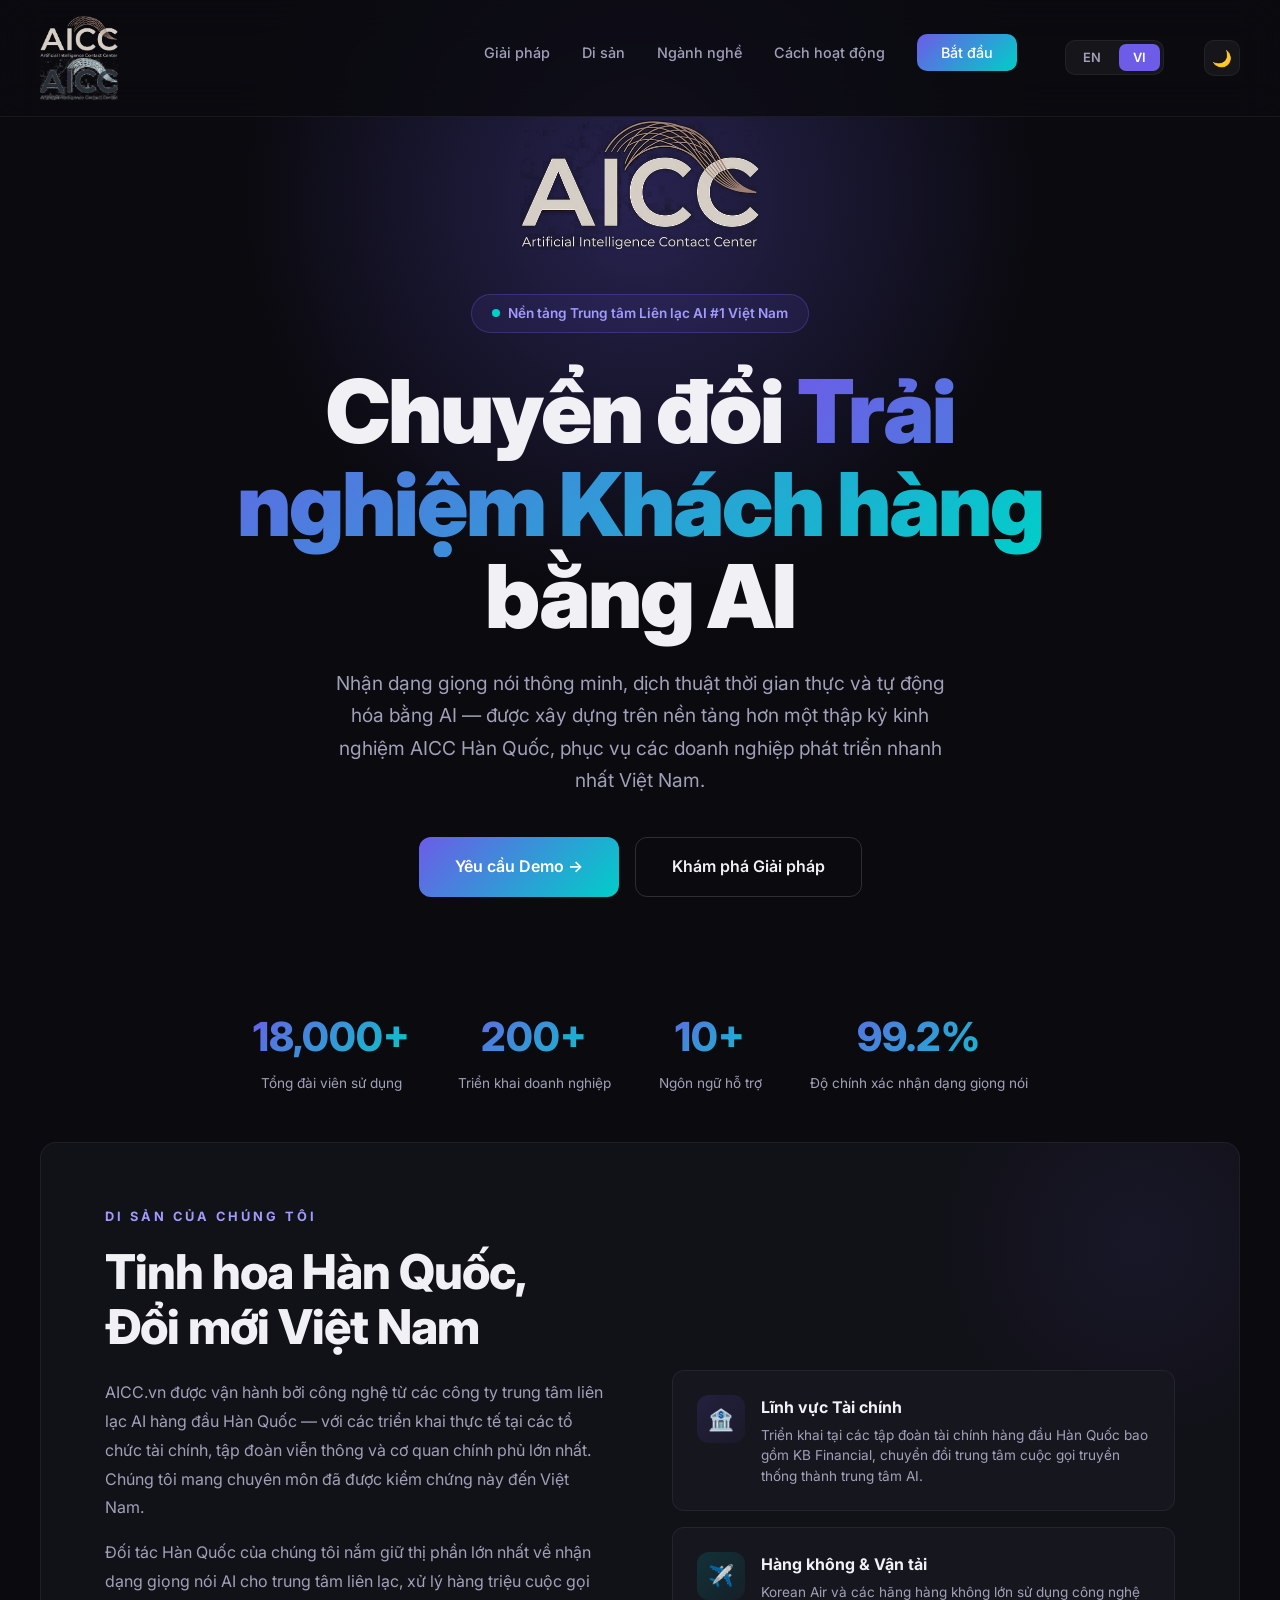
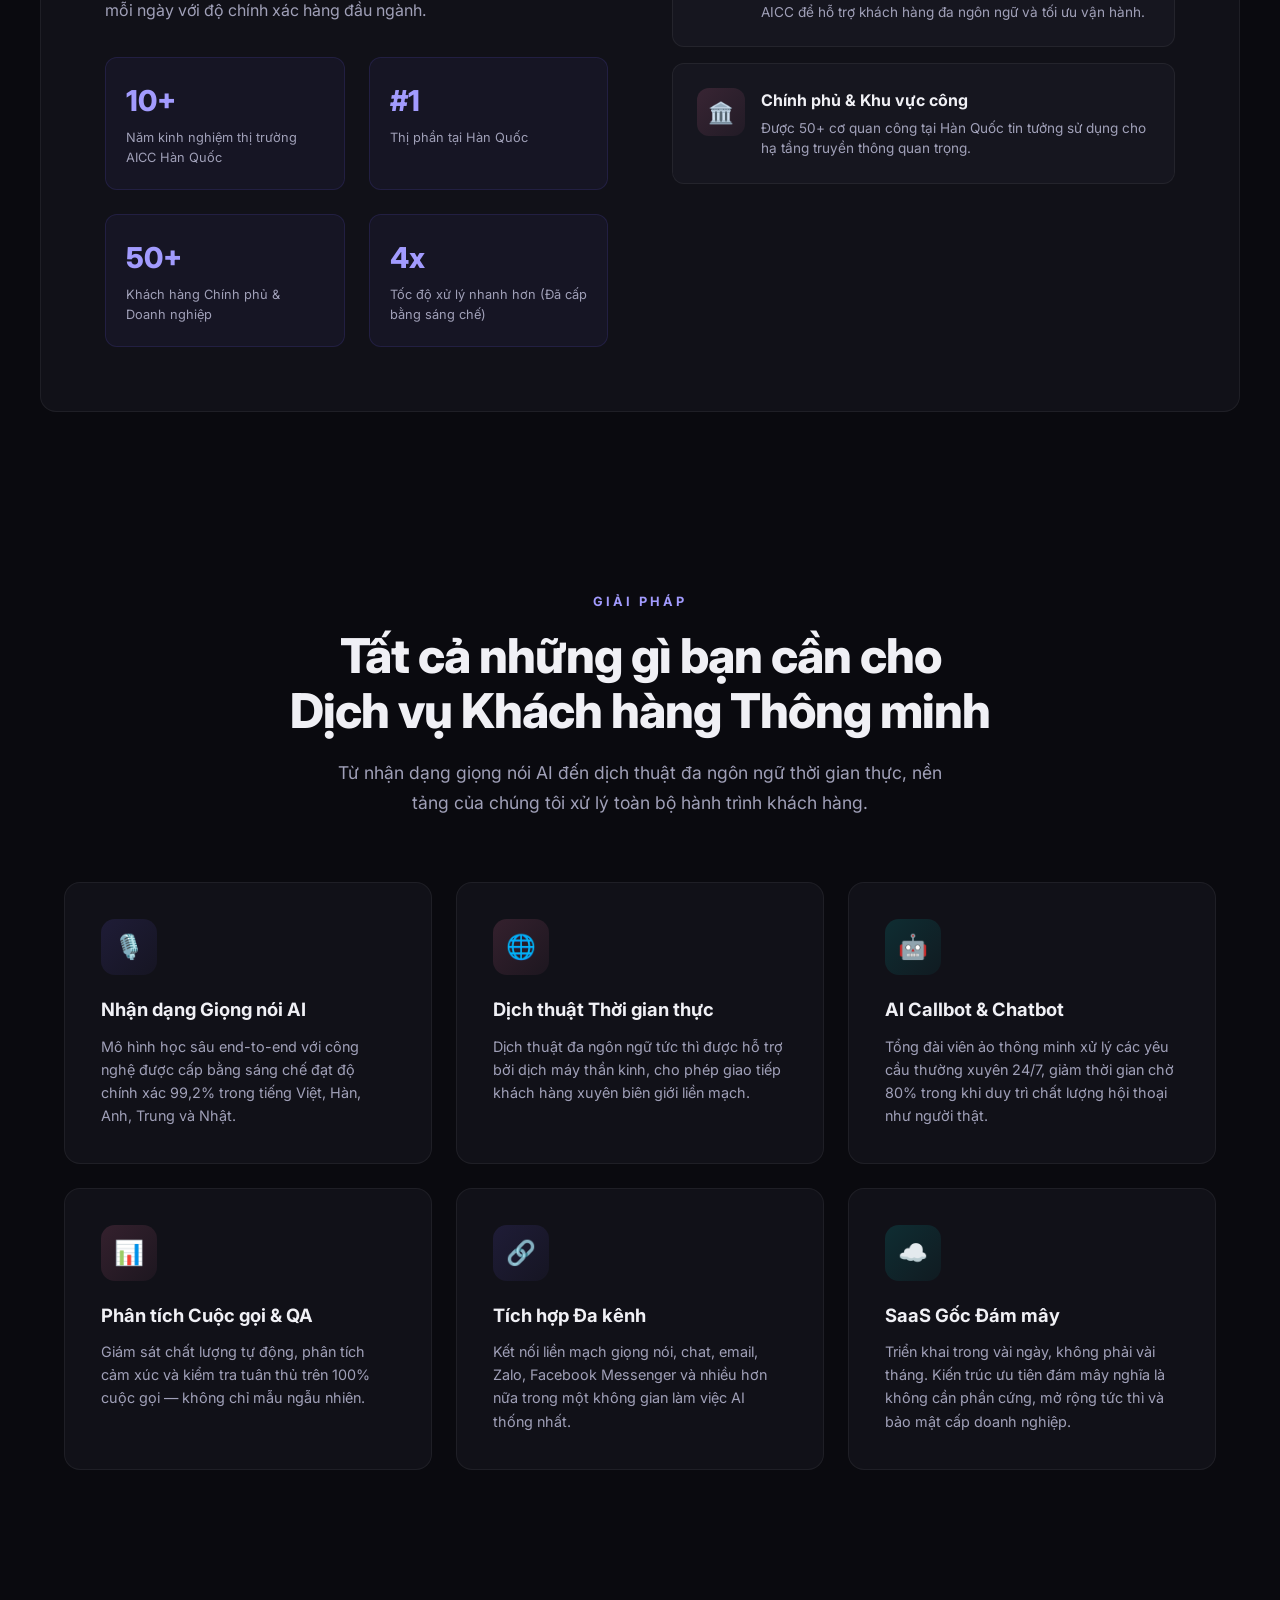
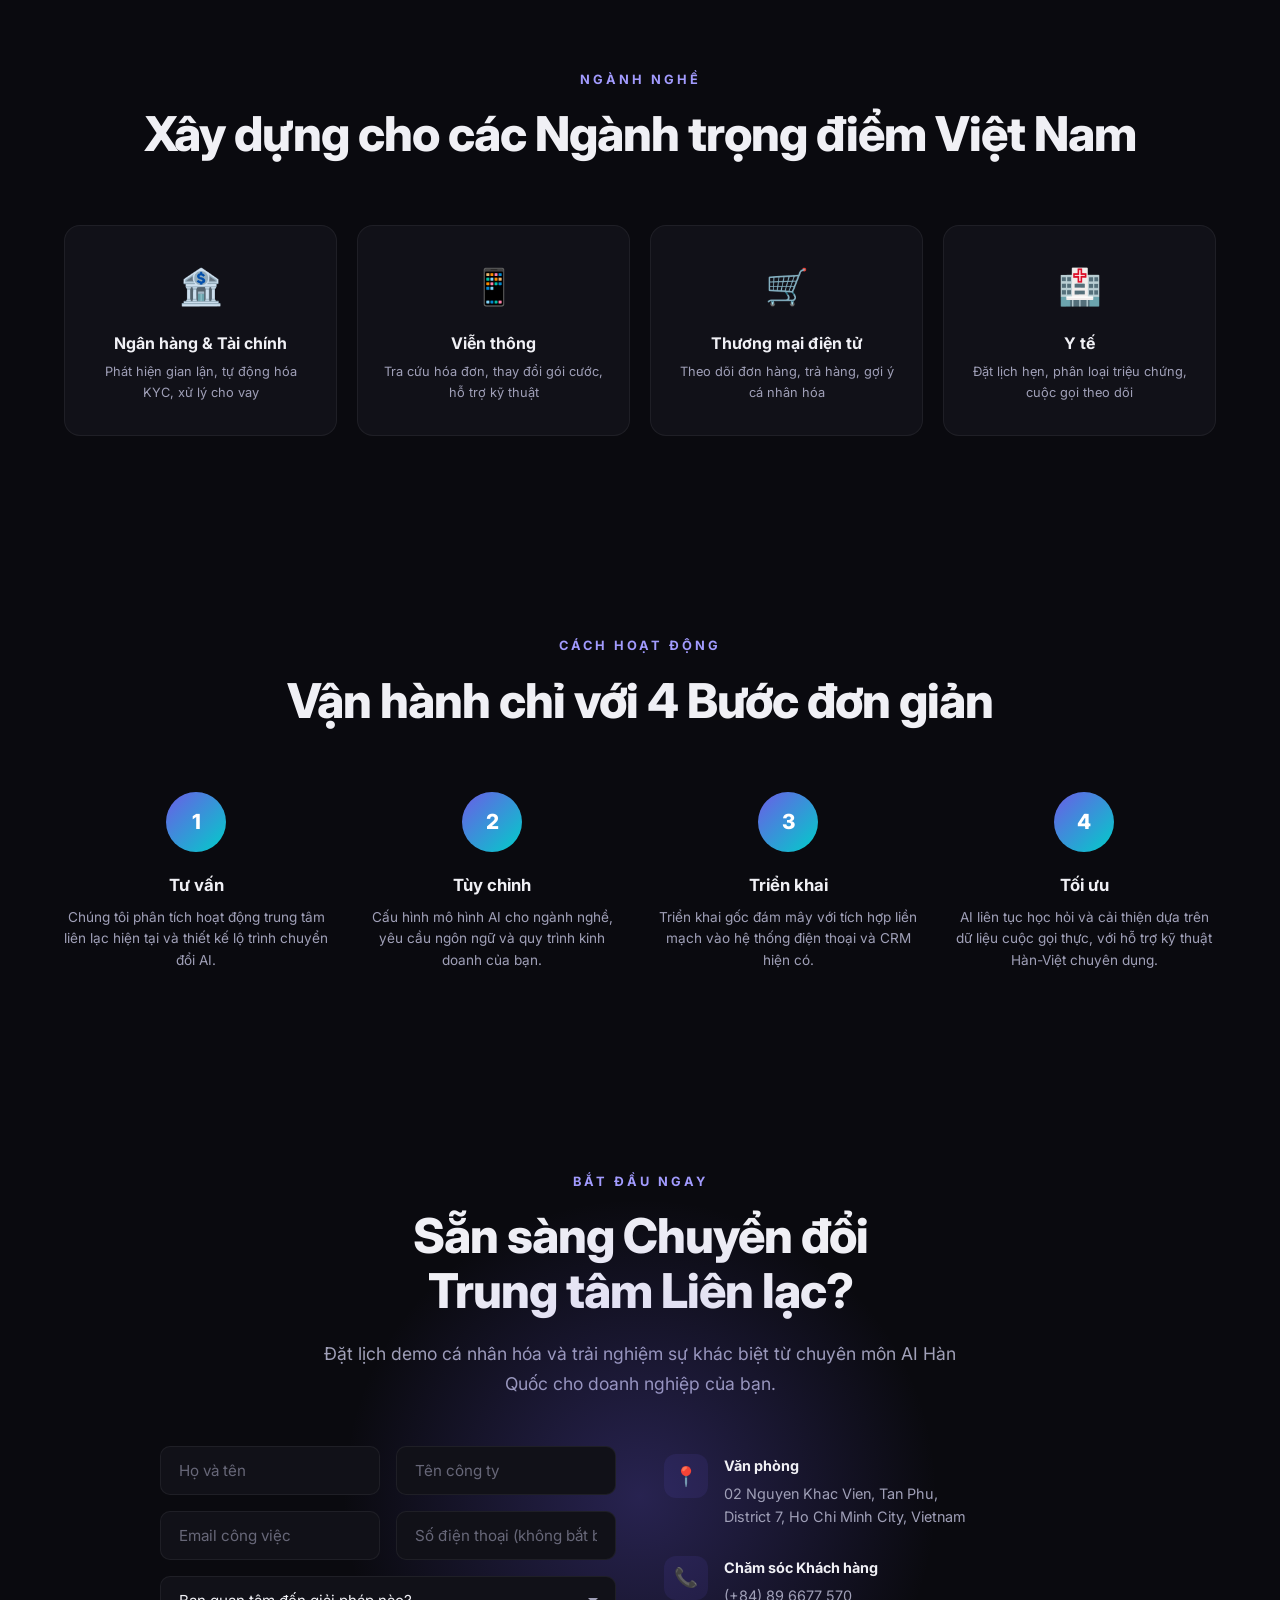
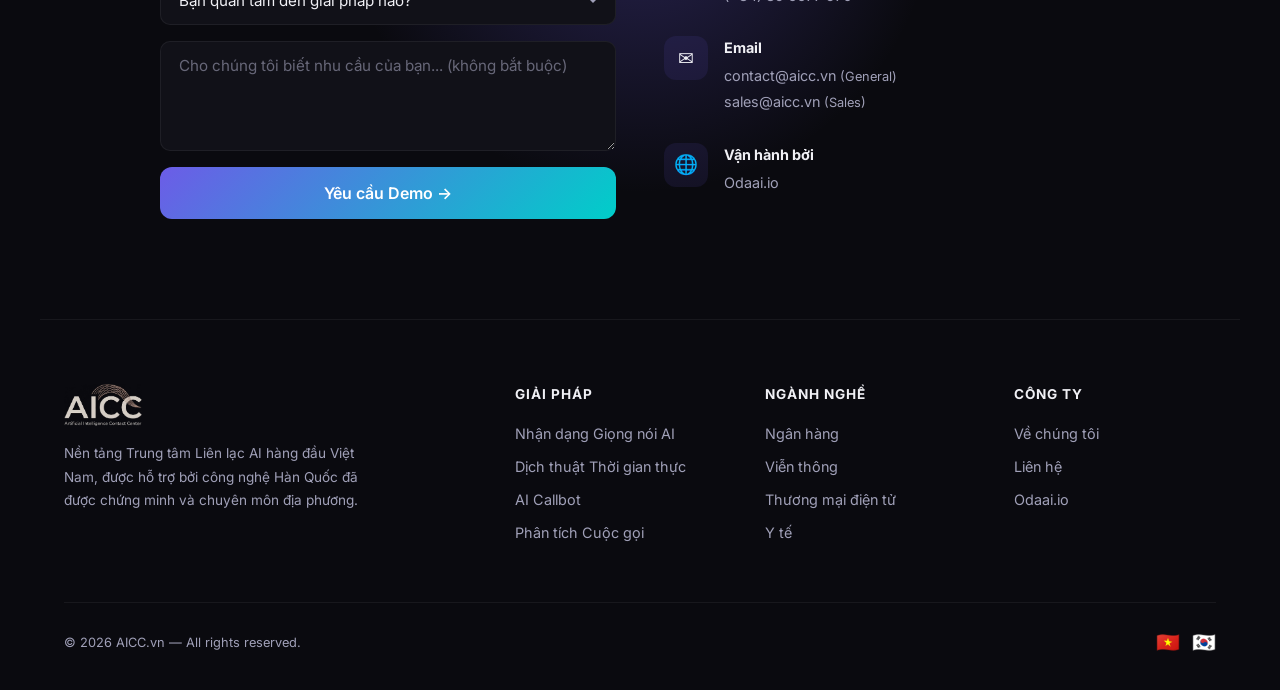
==== index.html @ d10b859c "Fix light mode logo: swap to logo-transparent.png (original colors, clean edges)" ====
<!DOCTYPE html>
<html lang="vi">
<head>
    <meta charset="UTF-8">
    <meta name="viewport" content="width=device-width, initial-scale=1.0">
    <title>AICC.vn — AI Contact Center Vietnam | Trung tâm liên lạc AI Việt Nam</title>
    <meta name="description" content="Vietnam's leading AI Contact Center platform. Powered by Korean technology with proven market experience. Nền tảng Trung tâm Liên lạc AI hàng đầu Việt Nam.">
    <link rel="preconnect" href="https://fonts.googleapis.com">
    <link rel="preconnect" href="https://fonts.gstatic.com" crossorigin>
    <link rel="preload" as="style" href="https://fonts.googleapis.com/css2?family=Inter:wght@300;400;500;600;700;800;900&display=swap" onload="this.rel='stylesheet'">
    <noscript><link href="https://fonts.googleapis.com/css2?family=Inter:wght@300;400;500;600;700;800;900&display=swap" rel="stylesheet"></noscript>
    <link rel="icon" type="image/svg+xml" href="favicon.svg">
    <link rel="canonical" href="https://aicc.vn/">
    <!-- Open Graph -->
    <meta property="og:type" content="website">
    <meta property="og:url" content="https://aicc.vn/">
    <meta property="og:title" content="AICC.vn — AI Contact Center Vietnam">
    <meta property="og:description" content="Nền tảng Trung tâm Liên lạc AI hàng đầu Việt Nam. Vietnam's leading AI Contact Center powered by Korean technology.">
    <meta property="og:image" content="https://aicc.vn/logo-transparent.png">
    <!-- Twitter Card -->
    <meta name="twitter:card" content="summary_large_image">
    <meta name="twitter:title" content="AICC.vn — AI Contact Center Vietnam">
    <meta name="twitter:description" content="Nền tảng Trung tâm Liên lạc AI hàng đầu Việt Nam. Vietnam's leading AI Contact Center powered by Korean technology.">
    <meta name="twitter:image" content="https://aicc.vn/logo-transparent.png">
    <link rel="stylesheet" href="style.css">
</head>
<body class="lang-vi">
<a href="#main-content" class="skip-link"><span class="en">Skip to main content</span><span class="vi">Chuyển đến nội dung chính</span></a>

<!-- Navigation -->
<nav aria-label="Main navigation">
    <div class="logo">
        <a href="/" class="logo-link">
            <img src="logo-white.png" class="logo-img logo-dark" alt="AICC.vn">
            <img src="logo-transparent.png" class="logo-img logo-light" alt="AICC.vn">
        </a>
    </div>
    <button class="hamburger" id="hamburger" onclick="toggleMenu()" aria-label="Toggle menu">
        <span></span><span></span><span></span>
    </button>
    <ul class="nav-links" id="navLinks">
        <li><a href="#features"><span class="en">Solutions</span><span class="vi">Giải pháp</span></a></li>
        <li><a href="#heritage"><span class="en">Our Heritage</span><span class="vi">Di sản</span></a></li>
        <li><a href="#industries"><span class="en">Industries</span><span class="vi">Ngành nghề</span></a></li>
        <li><a href="#how-it-works"><span class="en">How It Works</span><span class="vi">Cách hoạt động</span></a></li>
        <li><a href="#contact" class="nav-cta"><span class="en">Get Started</span><span class="vi">Bắt đầu</span></a></li>
        <li>
            <div class="lang-toggle">
                <button class="lang-btn" onclick="setLang('en')" aria-pressed="false">EN</button>
                <button class="lang-btn active" onclick="setLang('vi')" aria-pressed="true">VI</button>
            </div>
        </li>
        <li>
            <button class="theme-toggle" onclick="toggleTheme()" id="themeBtn" aria-label="Toggle light/dark mode">🌙</button>
        </li>
    </ul>
</nav>

<!-- Hero Section -->
<main id="main-content">
<section class="hero">
    <div class="hero-logo-wrap">
        <img src="logo-white.png" class="hero-logo-img logo-dark" alt="AICC - Artificial Intelligence Contact Center">
        <img src="logo-transparent.png" class="hero-logo-img logo-light" alt="AICC - Artificial Intelligence Contact Center">
    </div>
    <div class="hero-badge">
        <span class="dot"></span>
        <span class="en">Vietnam's #1 AI Contact Center Platform</span>
        <span class="vi">Nền tảng Trung tâm Liên lạc AI #1 Việt Nam</span>
    </div>
    <h1>
        <span class="en">Transform Your <span class="gradient-text">Customer Experience</span> with AI</span>
        <span class="vi">Chuyển đổi <span class="gradient-text">Trải nghiệm Khách hàng</span> bằng AI</span>
    </h1>
    <p>
        <span class="en">Intelligent voice recognition, real-time translation, and AI-powered automation — built on a decade of Korean AICC expertise, now serving Vietnam's fastest-growing enterprises.</span>
        <span class="vi">Nhận dạng giọng nói thông minh, dịch thuật thời gian thực và tự động hóa bằng AI — được xây dựng trên nền tảng hơn một thập kỷ kinh nghiệm AICC Hàn Quốc, phục vụ các doanh nghiệp phát triển nhanh nhất Việt Nam.</span>
    </p>
    <div class="hero-buttons">
        <a href="#contact" class="btn-primary">
            <span class="en">Request a Demo →</span>
            <span class="vi">Yêu cầu Demo →</span>
        </a>
        <a href="#features" class="btn-secondary">
            <span class="en">Explore Solutions</span>
            <span class="vi">Khám phá Giải pháp</span>
        </a>
    </div>
</section>

<!-- Stats Bar -->
<div class="stats-bar fade-in">
    <div class="stat-item">
        <div class="stat-number">18,000+</div>
        <div class="stat-label">
            <span class="en">Agents Powered</span>
            <span class="vi">Tổng đài viên sử dụng</span>
        </div>
    </div>
    <div class="stat-item">
        <div class="stat-number">200+</div>
        <div class="stat-label">
            <span class="en">Enterprise Deployments</span>
            <span class="vi">Triển khai doanh nghiệp</span>
        </div>
    </div>
    <div class="stat-item">
        <div class="stat-number">10+</div>
        <div class="stat-label">
            <span class="en">Languages Supported</span>
            <span class="vi">Ngôn ngữ hỗ trợ</span>
        </div>
    </div>
    <div class="stat-item">
        <div class="stat-number">99.2%</div>
        <div class="stat-label">
            <span class="en">Speech Recognition Accuracy</span>
            <span class="vi">Độ chính xác nhận dạng giọng nói</span>
        </div>
    </div>
</div>

<!-- Korean Heritage Section -->
<div class="korea-section fade-in" id="heritage">
    <div class="korea-content">
        <div class="section-label">
            <span class="en">Our Heritage</span>
            <span class="vi">Di sản của chúng tôi</span>
        </div>
        <h2 class="section-title">
            <span class="en">Korean Excellence,<br>Vietnamese Innovation</span>
            <span class="vi">Tinh hoa Hàn Quốc,<br>Đổi mới Việt Nam</span>
        </h2>
        <p>
            <span class="en">AICC.vn is powered by technology from Korea's leading AI contact center companies — with proven deployments across the nation's top financial institutions, telecom giants, and government agencies. We bring this battle-tested expertise to Vietnam.</span>
            <span class="vi">AICC.vn được vận hành bởi công nghệ từ các công ty trung tâm liên lạc AI hàng đầu Hàn Quốc — với các triển khai thực tế tại các tổ chức tài chính, tập đoàn viễn thông và cơ quan chính phủ lớn nhất. Chúng tôi mang chuyên môn đã được kiểm chứng này đến Việt Nam.</span>
        </p>
        <p>
            <span class="en">Our Korean partner holds the largest market share in AI speech recognition for contact centers, processing millions of calls daily with industry-leading accuracy.</span>
            <span class="vi">Đối tác Hàn Quốc của chúng tôi nắm giữ thị phần lớn nhất về nhận dạng giọng nói AI cho trung tâm liên lạc, xử lý hàng triệu cuộc gọi mỗi ngày với độ chính xác hàng đầu ngành.</span>
        </p>
        <div class="korea-stats">
            <div class="korea-stat">
                <div class="number">10+</div>
                <div class="label"><span class="en">Years in Korean AICC Market</span><span class="vi">Năm kinh nghiệm thị trường AICC Hàn Quốc</span></div>
            </div>
            <div class="korea-stat">
                <div class="number">#1</div>
                <div class="label"><span class="en">Market Share in Korea</span><span class="vi">Thị phần tại Hàn Quốc</span></div>
            </div>
            <div class="korea-stat">
                <div class="number">50+</div>
                <div class="label"><span class="en">Government & Enterprise Clients</span><span class="vi">Khách hàng Chính phủ & Doanh nghiệp</span></div>
            </div>
            <div class="korea-stat">
                <div class="number">4x</div>
                <div class="label"><span class="en">Faster Processing (Patented)</span><span class="vi">Tốc độ xử lý nhanh hơn (Đã cấp bằng sáng chế)</span></div>
            </div>
        </div>
    </div>
    <div class="korea-visual">
        <div class="korea-card">
            <div class="icon" style="background: linear-gradient(135deg, rgba(108,92,231,0.15), rgba(108,92,231,0.05));">🏦</div>
            <div>
                <h4><span class="en">Financial Sector</span><span class="vi">Lĩnh vực Tài chính</span></h4>
                <p><span class="en">Deployed across Korea's top financial groups including KB Financial, transforming traditional call centers into AI-powered hubs.</span><span class="vi">Triển khai tại các tập đoàn tài chính hàng đầu Hàn Quốc bao gồm KB Financial, chuyển đổi trung tâm cuộc gọi truyền thống thành trung tâm AI.</span></p>
            </div>
        </div>
        <div class="korea-card">
            <div class="icon" style="background: linear-gradient(135deg, rgba(0,206,201,0.15), rgba(0,206,201,0.05));">✈️</div>
            <div>
                <h4><span class="en">Aviation & Transport</span><span class="vi">Hàng không & Vận tải</span></h4>
                <p><span class="en">Korean Air and major carriers leverage AICC technology for multilingual customer support and operational efficiency.</span><span class="vi">Korean Air và các hãng hàng không lớn sử dụng công nghệ AICC để hỗ trợ khách hàng đa ngôn ngữ và tối ưu vận hành.</span></p>
            </div>
        </div>
        <div class="korea-card">
            <div class="icon" style="background: linear-gradient(135deg, rgba(253,121,168,0.15), rgba(253,121,168,0.05));">🏛️</div>
            <div>
                <h4><span class="en">Government & Public Sector</span><span class="vi">Chính phủ & Khu vực công</span></h4>
                <p><span class="en">Trusted by 50+ public institutions across Korea for mission-critical communication infrastructure.</span><span class="vi">Được 50+ cơ quan công tại Hàn Quốc tin tưởng sử dụng cho hạ tầng truyền thông quan trọng.</span></p>
            </div>
        </div>
    </div>
</div>

<!-- Features Section -->
<section id="features">
    <div class="features-header fade-in">
        <div class="section-label">
            <span class="en">Solutions</span>
            <span class="vi">Giải pháp</span>
        </div>
        <h2 class="section-title">
            <span class="en">Everything You Need for<br>Intelligent Customer Service</span>
            <span class="vi">Tất cả những gì bạn cần cho<br>Dịch vụ Khách hàng Thông minh</span>
        </h2>
        <p class="section-desc">
            <span class="en">From AI voice recognition to real-time multilingual translation, our platform handles the full customer journey.</span>
            <span class="vi">Từ nhận dạng giọng nói AI đến dịch thuật đa ngôn ngữ thời gian thực, nền tảng của chúng tôi xử lý toàn bộ hành trình khách hàng.</span>
        </p>
    </div>
    <div class="features-grid">
        <div class="feature-card fade-in">
            <div class="feature-icon" style="background: linear-gradient(135deg, rgba(108,92,231,0.15), rgba(108,92,231,0.05));">🎙️</div>
            <h3><span class="en">AI Speech Recognition</span><span class="vi">Nhận dạng Giọng nói AI</span></h3>
            <p><span class="en">End-to-end deep learning models with patented technology achieving 99.2% accuracy in Vietnamese, Korean, English, Chinese, and Japanese.</span><span class="vi">Mô hình học sâu end-to-end với công nghệ được cấp bằng sáng chế đạt độ chính xác 99,2% trong tiếng Việt, Hàn, Anh, Trung và Nhật.</span></p>
        </div>
        <div class="feature-card fade-in">
            <div class="feature-icon" style="background: linear-gradient(135deg, rgba(253,121,168,0.15), rgba(253,121,168,0.05));">🌐</div>
            <h3><span class="en">Real-Time Translation</span><span class="vi">Dịch thuật Thời gian thực</span></h3>
            <p><span class="en">Instant multilingual translation powered by neural machine translation, enabling seamless cross-border customer communication.</span><span class="vi">Dịch thuật đa ngôn ngữ tức thì được hỗ trợ bởi dịch máy thần kinh, cho phép giao tiếp khách hàng xuyên biên giới liền mạch.</span></p>
        </div>
        <div class="feature-card fade-in">
            <div class="feature-icon" style="background: linear-gradient(135deg, rgba(0,206,201,0.15), rgba(0,206,201,0.05));">🤖</div>
            <h3><span class="en">AI Callbot & Chatbot</span><span class="vi">AI Callbot & Chatbot</span></h3>
            <p><span class="en">Intelligent virtual agents that handle routine inquiries 24/7, reducing wait times by 80% while maintaining human-like conversation quality.</span><span class="vi">Tổng đài viên ảo thông minh xử lý các yêu cầu thường xuyên 24/7, giảm thời gian chờ 80% trong khi duy trì chất lượng hội thoại như người thật.</span></p>
        </div>
        <div class="feature-card fade-in">
            <div class="feature-icon" style="background: linear-gradient(135deg, rgba(253,121,168,0.15), rgba(253,121,168,0.05));">📊</div>
            <h3><span class="en">Call Analytics & QA</span><span class="vi">Phân tích Cuộc gọi & QA</span></h3>
            <p><span class="en">Automatic quality monitoring, sentiment analysis, and compliance checking across 100% of calls — not just random samples.</span><span class="vi">Giám sát chất lượng tự động, phân tích cảm xúc và kiểm tra tuân thủ trên 100% cuộc gọi — không chỉ mẫu ngẫu nhiên.</span></p>
        </div>
        <div class="feature-card fade-in">
            <div class="feature-icon" style="background: linear-gradient(135deg, rgba(108,92,231,0.15), rgba(108,92,231,0.05));">🔗</div>
            <h3><span class="en">Omnichannel Integration</span><span class="vi">Tích hợp Đa kênh</span></h3>
            <p><span class="en">Seamlessly connect voice, chat, email, Zalo, Facebook Messenger, and more in a unified AI-powered workspace.</span><span class="vi">Kết nối liền mạch giọng nói, chat, email, Zalo, Facebook Messenger và nhiều hơn nữa trong một không gian làm việc AI thống nhất.</span></p>
        </div>
        <div class="feature-card fade-in">
            <div class="feature-icon" style="background: linear-gradient(135deg, rgba(0,206,201,0.15), rgba(0,206,201,0.05));">☁️</div>
            <h3><span class="en">Cloud-Native SaaS</span><span class="vi">SaaS Gốc Đám mây</span></h3>
            <p><span class="en">Deploy in days, not months. Our cloud-first architecture means no hardware, instant scaling, and enterprise-grade security.</span><span class="vi">Triển khai trong vài ngày, không phải vài tháng. Kiến trúc ưu tiên đám mây nghĩa là không cần phần cứng, mở rộng tức thì và bảo mật cấp doanh nghiệp.</span></p>
        </div>
    </div>
</section>

<!-- Industries Section -->
<section id="industries">
    <div class="features-header fade-in">
        <div class="section-label">
            <span class="en">Industries</span>
            <span class="vi">Ngành nghề</span>
        </div>
        <h2 class="section-title">
            <span class="en">Built for Vietnam's Key Industries</span>
            <span class="vi">Xây dựng cho các Ngành trọng điểm Việt Nam</span>
        </h2>
    </div>
    <div class="industries-grid">
        <div class="industry-card fade-in">
            <div class="industry-icon">🏦</div>
            <h4><span class="en">Banking & Finance</span><span class="vi">Ngân hàng & Tài chính</span></h4>
            <p><span class="en">Fraud detection, KYC automation, loan processing</span><span class="vi">Phát hiện gian lận, tự động hóa KYC, xử lý cho vay</span></p>
        </div>
        <div class="industry-card fade-in">
            <div class="industry-icon">📱</div>
            <h4><span class="en">Telecom</span><span class="vi">Viễn thông</span></h4>
            <p><span class="en">Bill inquiries, plan changes, technical support</span><span class="vi">Tra cứu hóa đơn, thay đổi gói cước, hỗ trợ kỹ thuật</span></p>
        </div>
        <div class="industry-card fade-in">
            <div class="industry-icon">🛒</div>
            <h4><span class="en">E-Commerce</span><span class="vi">Thương mại điện tử</span></h4>
            <p><span class="en">Order tracking, returns, personalized recommendations</span><span class="vi">Theo dõi đơn hàng, trả hàng, gợi ý cá nhân hóa</span></p>
        </div>
        <div class="industry-card fade-in">
            <div class="industry-icon">🏥</div>
            <h4><span class="en">Healthcare</span><span class="vi">Y tế</span></h4>
            <p><span class="en">Appointment booking, symptom triage, follow-up calls</span><span class="vi">Đặt lịch hẹn, phân loại triệu chứng, cuộc gọi theo dõi</span></p>
        </div>
    </div>
</section>

<!-- How It Works -->
<section id="how-it-works">
    <div class="features-header fade-in">
        <div class="section-label">
            <span class="en">How It Works</span>
            <span class="vi">Cách hoạt động</span>
        </div>
        <h2 class="section-title">
            <span class="en">Go Live in 4 Simple Steps</span>
            <span class="vi">Vận hành chỉ với 4 Bước đơn giản</span>
        </h2>
    </div>
    <div class="steps">
        <div class="step fade-in">
            <div class="step-number">1</div>
            <h4><span class="en">Consult</span><span class="vi">Tư vấn</span></h4>
            <p><span class="en">We analyze your current contact center operations and design an AI transformation roadmap.</span><span class="vi">Chúng tôi phân tích hoạt động trung tâm liên lạc hiện tại và thiết kế lộ trình chuyển đổi AI.</span></p>
        </div>
        <div class="step fade-in">
            <div class="step-number">2</div>
            <h4><span class="en">Customize</span><span class="vi">Tùy chỉnh</span></h4>
            <p><span class="en">Configure AI models for your industry, language requirements, and business workflows.</span><span class="vi">Cấu hình mô hình AI cho ngành nghề, yêu cầu ngôn ngữ và quy trình kinh doanh của bạn.</span></p>
        </div>
        <div class="step fade-in">
            <div class="step-number">3</div>
            <h4><span class="en">Deploy</span><span class="vi">Triển khai</span></h4>
            <p><span class="en">Cloud-native deployment with seamless integration into your existing telephony and CRM systems.</span><span class="vi">Triển khai gốc đám mây với tích hợp liền mạch vào hệ thống điện thoại và CRM hiện có.</span></p>
        </div>
        <div class="step fade-in">
            <div class="step-number">4</div>
            <h4><span class="en">Optimize</span><span class="vi">Tối ưu</span></h4>
            <p><span class="en">Continuous AI learning and improvement based on real call data, with dedicated Korean-Vietnamese tech support.</span><span class="vi">AI liên tục học hỏi và cải thiện dựa trên dữ liệu cuộc gọi thực, với hỗ trợ kỹ thuật Hàn-Việt chuyên dụng.</span></p>
        </div>
    </div>
</section>

<!-- Contact Section -->
<section class="cta-section" id="contact">
    <div class="section-label">
        <span class="en">Get Started</span>
        <span class="vi">Bắt đầu ngay</span>
    </div>
    <h2 class="section-title">
        <span class="en">Ready to Transform Your<br>Contact Center?</span>
        <span class="vi">Sẵn sàng Chuyển đổi<br>Trung tâm Liên lạc?</span>
    </h2>
    <p class="section-desc" style="margin: 0 auto 48px;">
        <span class="en">Book a personalized demo and see the difference Korean AI expertise makes for your business.</span>
        <span class="vi">Đặt lịch demo cá nhân hóa và trải nghiệm sự khác biệt từ chuyên môn AI Hàn Quốc cho doanh nghiệp của bạn.</span>
    </p>

    <div class="contact-wrapper fade-in">
        <!-- Contact Form -->
        <div>
            <form class="contact-form" id="contactForm">
                <div class="form-row">
                    <div>
                        <label class="sr-only" for="field-name"><span class="en">Full Name</span><span class="vi">Họ và tên</span></label>
                        <input type="text" id="field-name" name="name" required>
                    </div>
                    <div>
                        <label class="sr-only" for="field-company"><span class="en">Company Name</span><span class="vi">Tên công ty</span></label>
                        <input type="text" id="field-company" name="company" required>
                    </div>
                </div>
                <div class="form-row">
                    <div>
                        <label class="sr-only" for="field-email"><span class="en">Work Email</span><span class="vi">Email công việc</span></label>
                        <input type="email" id="field-email" name="email" required>
                    </div>
                    <div>
                        <label class="sr-only" for="field-phone"><span class="en">Phone Number</span><span class="vi">Số điện thoại</span></label>
                        <input type="tel" id="field-phone" name="phone">
                    </div>
                </div>
                <label class="sr-only" for="field-interest"><span class="en">Area of Interest</span><span class="vi">Lĩnh vực quan tâm</span></label>
                <select id="field-interest" name="interest" required>
                    <option value="" disabled selected>Select / Chọn...</option>
                </select>
                <label class="sr-only" for="field-message"><span class="en">Message</span><span class="vi">Tin nhắn</span></label>
                <textarea id="field-message" name="message" rows="4"></textarea>
                <button type="submit" class="btn-primary">
                    <span class="en">Request a Demo →</span>
                    <span class="vi">Yêu cầu Demo →</span>
                </button>
            </form>
            <div class="form-success" id="formSuccess">
                <div class="check">&#10003;</div>
                <h3><span class="en">Almost there!</span><span class="vi">Gần xong rồi!</span></h3>
                <p><span class="en">Your email client has opened with your details pre-filled. Please send the email to complete your demo request.</span><span class="vi">Ứng dụng email của bạn đã mở với thông tin được điền sẵn. Vui lòng gửi email để hoàn tất yêu cầu demo.</span></p>
            </div>
        </div>

        <!-- Contact Info Side -->
        <div class="contact-info-side">
            <div class="contact-info-item">
                <div class="ci-icon">&#128205;</div>
                <div>
                    <h4><span class="en">Office</span><span class="vi">Văn phòng</span></h4>
                    <p>02 Nguyen Khac Vien, Tan Phu,<br>District 7, Ho Chi Minh City, Vietnam</p>
                </div>
            </div>
            <div class="contact-info-item">
                <div class="ci-icon">&#128222;</div>
                <div>
                    <h4><span class="en">Customer Service</span><span class="vi">Chăm sóc Khách hàng</span></h4>
                    <a href="tel:+84896677570">(+84) 89 6677 570</a>
                </div>
            </div>
            <div class="contact-info-item">
                <div class="ci-icon">&#9993;</div>
                <div>
                    <h4>Email</h4>
                    <a href="mailto:contact@aicc.vn">contact@aicc.vn</a> <span style="color:var(--text-secondary);font-size:0.8rem;">(General)</span><br>
                    <a href="mailto:sales@aicc.vn">sales@aicc.vn</a> <span style="color:var(--text-secondary);font-size:0.8rem;">(Sales)</span>
                </div>
            </div>
            <div class="contact-info-item">
                <div class="ci-icon">&#127760;</div>
                <div>
                    <h4><span class="en">Powered by</span><span class="vi">Vận hành bởi</span></h4>
                    <a href="https://odaai.io" target="_blank" rel="noopener">Odaai.io</a>
                </div>
            </div>
        </div>
    </div>
</section>

</main>
<!-- Footer -->
<footer>
    <div class="footer-top">
        <div class="footer-brand">
            <div class="logo">
                <img src="logo-white.png" class="logo-img" alt="AICC.vn">
            </div>
            <p>
                <span class="en">Vietnam's leading AI Contact Center platform, powered by proven Korean technology and local expertise.</span>
                <span class="vi">Nền tảng Trung tâm Liên lạc AI hàng đầu Việt Nam, được hỗ trợ bởi công nghệ Hàn Quốc đã được chứng minh và chuyên môn địa phương.</span>
            </p>
        </div>
        <div class="footer-col">
            <h4><span class="en">Solutions</span><span class="vi">Giải pháp</span></h4>
            <a href="#features"><span class="en">AI Speech Recognition</span><span class="vi">Nhận dạng Giọng nói AI</span></a>
            <a href="#features"><span class="en">Real-Time Translation</span><span class="vi">Dịch thuật Thời gian thực</span></a>
            <a href="#features"><span class="en">AI Callbot</span><span class="vi">AI Callbot</span></a>
            <a href="#features"><span class="en">Call Analytics</span><span class="vi">Phân tích Cuộc gọi</span></a>
        </div>
        <div class="footer-col">
            <h4><span class="en">Industries</span><span class="vi">Ngành nghề</span></h4>
            <a href="#industries"><span class="en">Banking</span><span class="vi">Ngân hàng</span></a>
            <a href="#industries"><span class="en">Telecom</span><span class="vi">Viễn thông</span></a>
            <a href="#industries"><span class="en">E-Commerce</span><span class="vi">Thương mại điện tử</span></a>
            <a href="#industries"><span class="en">Healthcare</span><span class="vi">Y tế</span></a>
        </div>
        <div class="footer-col">
            <h4><span class="en">Company</span><span class="vi">Công ty</span></h4>
            <a href="#heritage"><span class="en">About Us</span><span class="vi">Về chúng tôi</span></a>
            <a href="#contact"><span class="en">Contact</span><span class="vi">Liên hệ</span></a>
            <a href="https://odaai.io" target="_blank" rel="noopener">Odaai.io</a>
        </div>
    </div>
    <div class="footer-bottom">
        <div>
            <span>&copy; <span id="copyrightYear"></span> AICC.vn — All rights reserved.</span>
        </div>
        <div class="footer-flags">
            <span title="Vietnam">&#127483;&#127475;</span>
            <span title="Korea">&#127472;&#127479;</span>
        </div>
    </div>
</footer>

<script src="main.js" defer></script>

</body>
</html>
---- style.css ----
*, *::before, *::after { margin: 0; padding: 0; box-sizing: border-box; }

:root {
    --bg-primary: #0a0a0f;
    --bg-secondary: #111118;
    --bg-card: #16161f;
    --text-primary: #f0f0f5;
    --text-secondary: #a0a0b8;
    --accent: #6c5ce7;
    --accent-light: #a29bfe;
    --accent-glow: rgba(108, 92, 231, 0.3);
    --gradient-1: linear-gradient(135deg, #6c5ce7 0%, #00cec9 100%);
    --gradient-2: linear-gradient(135deg, #fd79a8 0%, #6c5ce7 100%);
    --gradient-3: linear-gradient(135deg, #00cec9 0%, #0984e3 100%);
    --border: rgba(255,255,255,0.06);
    --radius: 16px;
}

/* ─── Light Mode ─── */
body.light {
    --bg-primary: #ffffff;
    --bg-secondary: #f8f8fc;
    --bg-card: #f0f0f8;
    --text-primary: #1a1a2e;
    --text-secondary: #5c5c7a;
    --accent-light: #5048c8;
    --accent-glow: rgba(108, 92, 231, 0.12);
    --border: rgba(26, 26, 46, 0.1);
}
body.light nav { background: rgba(255,255,255,0.88); }
body.light .lang-toggle { background: rgba(0,0,0,0.04); }
body.light .btn-secondary { border-color: rgba(0,0,0,0.15); }
body.light .btn-secondary:hover { border-color: rgba(0,0,0,0.25); background: rgba(0,0,0,0.04); }
.logo-light { display: none; }
body.light .logo-dark { display: none; }
body.light .logo-light { display: inline; }

/* ─── Theme Toggle Button ─── */
.theme-toggle {
    width: 36px;
    height: 36px;
    border: 1px solid var(--border);
    border-radius: 10px;
    background: rgba(255,255,255,0.05);
    color: var(--text-secondary);
    font-size: 1rem;
    cursor: pointer;
    display: flex;
    align-items: center;
    justify-content: center;
    transition: all 0.3s;
    margin-left: 8px;
    flex-shrink: 0;
}
.theme-toggle:hover {
    color: var(--text-primary);
    border-color: var(--accent);
    background: rgba(108,92,231,0.08);
}
body.light .theme-toggle { background: rgba(0,0,0,0.04); }

html { scroll-behavior: smooth; }

body {
    font-family: 'Inter', -apple-system, BlinkMacSystemFont, sans-serif;
    background: var(--bg-primary);
    color: var(--text-primary);
    line-height: 1.6;
    overflow-x: hidden;
}

/* ─── Language Toggle ─── */
.lang-toggle {
    display: flex;
    gap: 4px;
    background: rgba(255,255,255,0.05);
    border: 1px solid var(--border);
    border-radius: 10px;
    padding: 3px;
    margin-left: 16px;
}
.lang-btn {
    padding: 6px 14px;
    border: none;
    background: transparent;
    color: var(--text-secondary);
    font-family: inherit;
    font-size: 0.8rem;
    font-weight: 600;
    border-radius: 7px;
    cursor: pointer;
    transition: all 0.3s;
}
.lang-btn.active {
    background: var(--accent);
    color: #fff;
}

/* ─── Navigation ─── */
nav {
    position: fixed;
    top: 0;
    left: 0;
    right: 0;
    z-index: 999;
    padding: 16px 40px;
    display: flex;
    align-items: center;
    justify-content: space-between;
    background: rgba(10, 10, 15, 0.8);
    backdrop-filter: blur(20px);
    border-bottom: 1px solid var(--border);
}
.logo {
    display: flex;
    align-items: center;
    line-height: 1;
}
.logo-link {
    display: block;
    line-height: 0;
}
.logo-img {
    display: block;
    height: 42px;
    width: auto;
}
/* ─── Hero Logo ─── */
.hero-logo-wrap {
    margin-bottom: 36px;
    position: relative;
    z-index: 1;
}
.hero-logo-img {
    height: 130px;
    width: auto;
}
.nav-links {
    display: flex;
    gap: 32px;
    list-style: none;
}
.nav-links a {
    color: var(--text-secondary);
    text-decoration: none;
    font-size: 0.9rem;
    font-weight: 500;
    transition: color 0.3s;
}
.nav-links a:hover { color: var(--text-primary); }
.nav-cta {
    padding: 10px 24px;
    background: var(--gradient-1);
    color: #fff !important;
    border-radius: 10px;
    font-weight: 600;
    text-decoration: none;
    transition: opacity 0.3s;
}
.nav-cta:hover { opacity: 0.9; }

/* ─── Hero ─── */
.hero {
    min-height: 100vh;
    display: flex;
    flex-direction: column;
    align-items: center;
    justify-content: center;
    text-align: center;
    padding: 120px 24px 80px;
    position: relative;
    overflow: hidden;
}
.hero::before {
    content: '';
    position: absolute;
    top: -200px;
    left: 50%;
    transform: translateX(-50%);
    width: 800px;
    height: 800px;
    background: radial-gradient(circle, var(--accent-glow) 0%, transparent 70%);
    pointer-events: none;
}
.hero-badge {
    display: inline-flex;
    align-items: center;
    gap: 8px;
    padding: 8px 20px;
    background: rgba(108, 92, 231, 0.1);
    border: 1px solid rgba(108, 92, 231, 0.3);
    border-radius: 100px;
    font-size: 0.85rem;
    font-weight: 600;
    color: var(--accent-light);
    margin-bottom: 32px;
    position: relative;
    z-index: 1;
}
.hero-badge .dot {
    width: 8px;
    height: 8px;
    background: #00cec9;
    border-radius: 50%;
    animation: pulse 2s infinite;
}
@keyframes pulse {
    0%, 100% { opacity: 1; }
    50% { opacity: 0.4; }
}
.hero h1 {
    font-size: clamp(2.8rem, 7vw, 5.5rem);
    font-weight: 900;
    line-height: 1.05;
    letter-spacing: -2px;
    margin-bottom: 24px;
    max-width: 900px;
    position: relative;
    z-index: 1;
}
.hero h1 .gradient-text {
    background: var(--gradient-1);
    -webkit-background-clip: text;
    -webkit-text-fill-color: transparent;
    background-clip: text;
}
.hero p {
    font-size: 1.2rem;
    color: var(--text-secondary);
    max-width: 640px;
    margin-bottom: 40px;
    position: relative;
    z-index: 1;
    line-height: 1.7;
}
.hero-buttons {
    display: flex;
    gap: 16px;
    position: relative;
    z-index: 1;
    flex-wrap: wrap;
    justify-content: center;
}
.btn-primary {
    padding: 16px 36px;
    background: var(--gradient-1);
    color: #fff;
    border: none;
    border-radius: 12px;
    font-family: inherit;
    font-size: 1rem;
    font-weight: 600;
    cursor: pointer;
    transition: all 0.3s;
    text-decoration: none;
    display: inline-flex;
    align-items: center;
    gap: 8px;
}
.btn-primary:hover { transform: translateY(-2px); box-shadow: 0 8px 30px var(--accent-glow); }
.btn-secondary {
    padding: 16px 36px;
    background: transparent;
    color: var(--text-primary);
    border: 1px solid rgba(255,255,255,0.15);
    border-radius: 12px;
    font-family: inherit;
    font-size: 1rem;
    font-weight: 600;
    cursor: pointer;
    transition: all 0.3s;
    text-decoration: none;
    display: inline-flex;
    align-items: center;
    gap: 8px;
}
.btn-secondary:hover { border-color: rgba(255,255,255,0.3); background: rgba(255,255,255,0.05); }

/* ─── Floating Stats Bar ─── */
.stats-bar {
    display: flex;
    justify-content: center;
    gap: 48px;
    padding: 48px 24px;
    margin-top: -20px;
    position: relative;
    z-index: 2;
    flex-wrap: wrap;
}
.stat-item {
    text-align: center;
}
.stat-number {
    font-size: 2.5rem;
    font-weight: 800;
    background: var(--gradient-1);
    -webkit-background-clip: text;
    -webkit-text-fill-color: transparent;
    background-clip: text;
}
.stat-label {
    font-size: 0.85rem;
    color: var(--text-secondary);
    margin-top: 4px;
}

/* ─── Sections ─── */
section {
    padding: 100px 24px;
    max-width: 1200px;
    margin: 0 auto;
}
.section-label {
    font-size: 0.8rem;
    font-weight: 700;
    text-transform: uppercase;
    letter-spacing: 3px;
    color: var(--accent-light);
    margin-bottom: 16px;
}
.section-title {
    font-size: clamp(2rem, 4vw, 3rem);
    font-weight: 800;
    letter-spacing: -1px;
    line-height: 1.15;
    margin-bottom: 20px;
}
.section-desc {
    font-size: 1.1rem;
    color: var(--text-secondary);
    max-width: 640px;
    line-height: 1.7;
}

/* ─── Korea Heritage ─── */
.korea-section {
    background: var(--bg-secondary);
    border-radius: var(--radius);
    padding: 64px;
    margin: 0 auto 80px;
    max-width: 1200px;
    display: grid;
    grid-template-columns: 1fr 1fr;
    gap: 64px;
    align-items: center;
    border: 1px solid var(--border);
    position: relative;
    overflow: hidden;
}
.korea-section::after {
    content: '';
    position: absolute;
    top: -100px;
    right: -100px;
    width: 400px;
    height: 400px;
    background: radial-gradient(circle, rgba(108,92,231,0.08) 0%, transparent 70%);
    pointer-events: none;
}
.korea-content { position: relative; z-index: 1; }
.korea-content .section-title { margin-bottom: 24px; }
.korea-content p { color: var(--text-secondary); line-height: 1.8; margin-bottom: 16px; }
.korea-stats {
    display: grid;
    grid-template-columns: 1fr 1fr;
    gap: 24px;
    margin-top: 32px;
}
.korea-stat {
    background: rgba(108, 92, 231, 0.06);
    border: 1px solid rgba(108, 92, 231, 0.15);
    border-radius: 12px;
    padding: 20px;
}
.korea-stat .number {
    font-size: 1.8rem;
    font-weight: 800;
    color: var(--accent-light);
}
.korea-stat .label {
    font-size: 0.8rem;
    color: var(--text-secondary);
    margin-top: 4px;
}
.korea-visual {
    position: relative;
    z-index: 1;
    display: flex;
    flex-direction: column;
    gap: 16px;
}
.korea-card {
    background: var(--bg-card);
    border: 1px solid var(--border);
    border-radius: 12px;
    padding: 24px;
    display: flex;
    align-items: flex-start;
    gap: 16px;
}
.korea-card .icon {
    width: 48px;
    height: 48px;
    border-radius: 12px;
    display: flex;
    align-items: center;
    justify-content: center;
    font-size: 1.3rem;
    flex-shrink: 0;
}
.korea-card h4 { font-size: 1rem; font-weight: 700; margin-bottom: 4px; }
.korea-card p { font-size: 0.85rem; color: var(--text-secondary); line-height: 1.5; }

/* ─── Features Grid ─── */
.features-header {
    text-align: center;
    margin-bottom: 64px;
}
.features-header .section-desc {
    margin: 0 auto;
}
.features-grid {
    display: grid;
    grid-template-columns: repeat(3, 1fr);
    gap: 24px;
}
.feature-card {
    background: var(--bg-secondary);
    border: 1px solid var(--border);
    border-radius: var(--radius);
    padding: 36px;
    transition: all 0.4s;
    position: relative;
    overflow: hidden;
}
.feature-card:hover {
    border-color: rgba(108, 92, 231, 0.3);
    transform: translateY(-4px);
}
.feature-card::before {
    content: '';
    position: absolute;
    top: 0;
    left: 0;
    right: 0;
    height: 2px;
    opacity: 0;
    transition: opacity 0.4s;
}
.feature-card:nth-child(1)::before { background: var(--gradient-1); }
.feature-card:nth-child(2)::before { background: var(--gradient-2); }
.feature-card:nth-child(3)::before { background: var(--gradient-3); }
.feature-card:nth-child(4)::before { background: var(--gradient-2); }
.feature-card:nth-child(5)::before { background: var(--gradient-1); }
.feature-card:nth-child(6)::before { background: var(--gradient-3); }
.feature-card:hover::before { opacity: 1; }
.feature-icon {
    width: 56px;
    height: 56px;
    border-radius: 14px;
    display: flex;
    align-items: center;
    justify-content: center;
    font-size: 1.5rem;
    margin-bottom: 20px;
}
.feature-card h3 {
    font-size: 1.15rem;
    font-weight: 700;
    margin-bottom: 10px;
}
.feature-card p {
    font-size: 0.9rem;
    color: var(--text-secondary);
    line-height: 1.6;
}

/* ─── Industries ─── */
.industries-grid {
    display: grid;
    grid-template-columns: repeat(4, 1fr);
    gap: 20px;
    margin-top: 48px;
}
.industry-card {
    background: var(--bg-secondary);
    border: 1px solid var(--border);
    border-radius: var(--radius);
    padding: 32px 24px;
    text-align: center;
    transition: all 0.3s;
}
.industry-card:hover {
    border-color: rgba(108,92,231,0.3);
    transform: translateY(-4px);
}
.industry-icon {
    font-size: 2.2rem;
    margin-bottom: 16px;
}
.industry-card h4 {
    font-size: 1rem;
    font-weight: 700;
    margin-bottom: 6px;
}
.industry-card p {
    font-size: 0.8rem;
    color: var(--text-secondary);
}

/* ─── How it Works ─── */
.steps {
    display: grid;
    grid-template-columns: repeat(4, 1fr);
    gap: 32px;
    margin-top: 64px;
}
.step {
    position: relative;
    text-align: center;
}
.step-number {
    width: 60px;
    height: 60px;
    margin: 0 auto 20px;
    border-radius: 50%;
    display: flex;
    align-items: center;
    justify-content: center;
    font-size: 1.3rem;
    font-weight: 800;
    background: var(--gradient-1);
    color: #fff;
}
.step h4 {
    font-size: 1.05rem;
    font-weight: 700;
    margin-bottom: 8px;
}
.step p {
    font-size: 0.85rem;
    color: var(--text-secondary);
    line-height: 1.6;
}

/* ─── CTA / Contact ─── */
.cta-section {
    text-align: center;
    padding: 100px 24px;
    position: relative;
}
.cta-section::before {
    content: '';
    position: absolute;
    top: 50%;
    left: 50%;
    transform: translate(-50%, -50%);
    width: 600px;
    height: 600px;
    background: radial-gradient(circle, var(--accent-glow) 0%, transparent 70%);
    pointer-events: none;
}
.cta-section .section-title {
    max-width: 700px;
    margin: 0 auto 20px;
}
.cta-section .section-desc {
    margin: 0 auto 40px;
}
.contact-wrapper {
    display: grid;
    grid-template-columns: 1fr 1fr;
    gap: 48px;
    max-width: 960px;
    margin: 0 auto;
    text-align: left;
    position: relative;
    z-index: 1;
}
.contact-form {
    display: flex;
    flex-direction: column;
    gap: 16px;
}
.form-row {
    display: grid;
    grid-template-columns: 1fr 1fr;
    gap: 16px;
}
.contact-form input,
.contact-form select,
.contact-form textarea {
    width: 100%;
    padding: 14px 18px;
    background: var(--bg-secondary);
    border: 1px solid var(--border);
    border-radius: 10px;
    color: var(--text-primary);
    font-family: inherit;
    font-size: 0.95rem;
    outline: none;
    transition: border-color 0.3s;
}
.contact-form input::placeholder,
.contact-form textarea::placeholder {
    color: var(--text-secondary);
    opacity: 0.6;
}
.contact-form input:focus,
.contact-form select:focus,
.contact-form textarea:focus {
    border-color: var(--accent);
}
.contact-form select {
    appearance: none;
    background-image: url("data:image/svg+xml,%3Csvg xmlns='http://www.w3.org/2000/svg' width='12' height='12' viewBox='0 0 12 12'%3E%3Cpath fill='%23a0a0b8' d='M6 8L1 3h10z'/%3E%3C/svg%3E");
    background-repeat: no-repeat;
    background-position: right 16px center;
    cursor: pointer;
}
.contact-form select option {
    background: var(--bg-secondary);
    color: var(--text-primary);
}
.contact-form textarea {
    resize: vertical;
    min-height: 110px;
}
.contact-form .btn-primary {
    width: 100%;
    justify-content: center;
    border: none;
    cursor: pointer;
}
.form-success {
    display: none;
    text-align: center;
    padding: 40px;
    background: rgba(0, 206, 201, 0.08);
    border: 1px solid rgba(0, 206, 201, 0.25);
    border-radius: 12px;
}
.form-success .check {
    font-size: 3rem;
    margin-bottom: 16px;
}
.form-success h3 { font-size: 1.3rem; margin-bottom: 8px; }
.form-success p { color: var(--text-secondary); font-size: 0.95rem; }
.contact-info-side {
    display: flex;
    flex-direction: column;
    gap: 28px;
    padding-top: 8px;
}
.contact-info-item {
    display: flex;
    gap: 16px;
    align-items: flex-start;
}
.contact-info-item .ci-icon {
    width: 44px;
    height: 44px;
    border-radius: 12px;
    background: rgba(108, 92, 231, 0.1);
    display: flex;
    align-items: center;
    justify-content: center;
    font-size: 1.2rem;
    flex-shrink: 0;
}
.contact-info-item h4 {
    font-size: 0.9rem;
    font-weight: 700;
    margin-bottom: 4px;
}
.contact-info-item p,
.contact-info-item a {
    font-size: 0.9rem;
    color: var(--text-secondary);
    line-height: 1.6;
    text-decoration: none;
    transition: color 0.3s;
}
.contact-info-item a:hover { color: var(--accent-light); }
.social-links {
    display: flex;
    gap: 12px;
    margin-top: 8px;
}
.social-link {
    width: 42px;
    height: 42px;
    border-radius: 10px;
    background: var(--bg-secondary);
    border: 1px solid var(--border);
    display: flex;
    align-items: center;
    justify-content: center;
    color: var(--text-secondary);
    text-decoration: none;
    font-size: 1.1rem;
    transition: all 0.3s;
}
.social-link:hover {
    border-color: var(--accent);
    color: var(--accent-light);
    background: rgba(108, 92, 231, 0.08);
}
@media (max-width: 768px) {
    .contact-wrapper { grid-template-columns: 1fr; }
    .form-row { grid-template-columns: 1fr; }
}

/* ─── Footer ─── */
footer {
    border-top: 1px solid var(--border);
    padding: 64px 24px 32px;
    max-width: 1200px;
    margin: 0 auto;
}
.footer-top {
    display: grid;
    grid-template-columns: 2fr 1fr 1fr 1fr;
    gap: 48px;
    margin-bottom: 48px;
}
.footer-brand .logo { margin-bottom: 16px; }
.footer-brand p {
    font-size: 0.85rem;
    color: var(--text-secondary);
    line-height: 1.7;
    max-width: 320px;
}
.footer-col h4 {
    font-size: 0.85rem;
    font-weight: 700;
    text-transform: uppercase;
    letter-spacing: 1px;
    margin-bottom: 16px;
    color: var(--text-primary);
}
.footer-col a {
    display: block;
    color: var(--text-secondary);
    text-decoration: none;
    font-size: 0.9rem;
    margin-bottom: 10px;
    transition: color 0.3s;
}
.footer-col a:hover { color: var(--text-primary); }
.footer-bottom {
    border-top: 1px solid var(--border);
    padding-top: 24px;
    display: flex;
    justify-content: space-between;
    align-items: center;
    font-size: 0.8rem;
    color: var(--text-secondary);
}
.footer-flags { display: flex; gap: 12px; font-size: 1.2rem; }

/* ─── Responsive ─── */
@media (max-width: 1024px) {
    .korea-section { grid-template-columns: 1fr; padding: 40px; }
    .features-grid { grid-template-columns: repeat(2, 1fr); }
    .industries-grid { grid-template-columns: repeat(2, 1fr); }
    .steps { grid-template-columns: repeat(2, 1fr); }
    .footer-top { grid-template-columns: 1fr 1fr; }
}

/* ─── Hamburger ─── */
.hamburger {
    display: none;
    flex-direction: column;
    justify-content: center;
    gap: 5px;
    background: none;
    border: none;
    cursor: pointer;
    padding: 4px;
    z-index: 1001;
}
.hamburger span {
    display: block;
    width: 24px;
    height: 2px;
    background: var(--text-primary);
    border-radius: 2px;
    transition: all 0.3s ease;
}
.hamburger.open span:nth-child(1) { transform: translateY(7px) rotate(45deg); }
.hamburger.open span:nth-child(2) { opacity: 0; }
.hamburger.open span:nth-child(3) { transform: translateY(-7px) rotate(-45deg); }

@media (max-width: 768px) {
    nav { padding: 12px 20px; }
    .hamburger { display: flex; }
    .nav-links {
        display: none;
        position: fixed;
        top: 0; left: 0; right: 0; bottom: 0;
        background: rgba(10, 10, 15, 0.97);
        flex-direction: column;
        align-items: center;
        justify-content: center;
        gap: 32px;
        z-index: 1000;
        font-size: 1.2rem;
    }
    .nav-links.open { display: flex; }
    .nav-links li { list-style: none; }
    .nav-links a { font-size: 1.2rem; }
    .lang-toggle { margin-top: 8px; }
    .features-grid { grid-template-columns: 1fr; }
    .industries-grid { grid-template-columns: 1fr 1fr; }
    .steps { grid-template-columns: 1fr; }
    .stats-bar { gap: 32px; }
    .footer-top { grid-template-columns: 1fr; }
    .hero h1 { letter-spacing: -1px; }
    .korea-section { padding: 32px 24px; }
    .korea-stats { grid-template-columns: 1fr; }
}

/* ─── Animations ─── */
.fade-in {
    opacity: 0;
    transform: translateY(30px);
    transition: all 0.8s cubic-bezier(0.16, 1, 0.3, 1);
}
.fade-in.visible {
    opacity: 1;
    transform: translateY(0);
}

/* ─── Language visibility (symmetric) ─── */
body:not(.lang-vi) .vi { display: none; }
body.lang-vi .en { display: none; }
body.lang-vi .vi { display: inline; }

/* ─── Screen reader only ─── */
.sr-only {
    position: absolute;
    width: 1px;
    height: 1px;
    padding: 0;
    margin: -1px;
    overflow: hidden;
    clip: rect(0,0,0,0);
    white-space: nowrap;
    border: 0;
}

/* ─── Skip to content ─── */
.skip-link {
    position: absolute;
    top: -100%;
    left: 0;
    background: var(--accent);
    color: #fff;
    padding: 8px 16px;
    font-size: 0.9rem;
    z-index: 9999;
    text-decoration: none;
    border-radius: 0 0 8px 0;
}
.skip-link:focus { top: 0; }
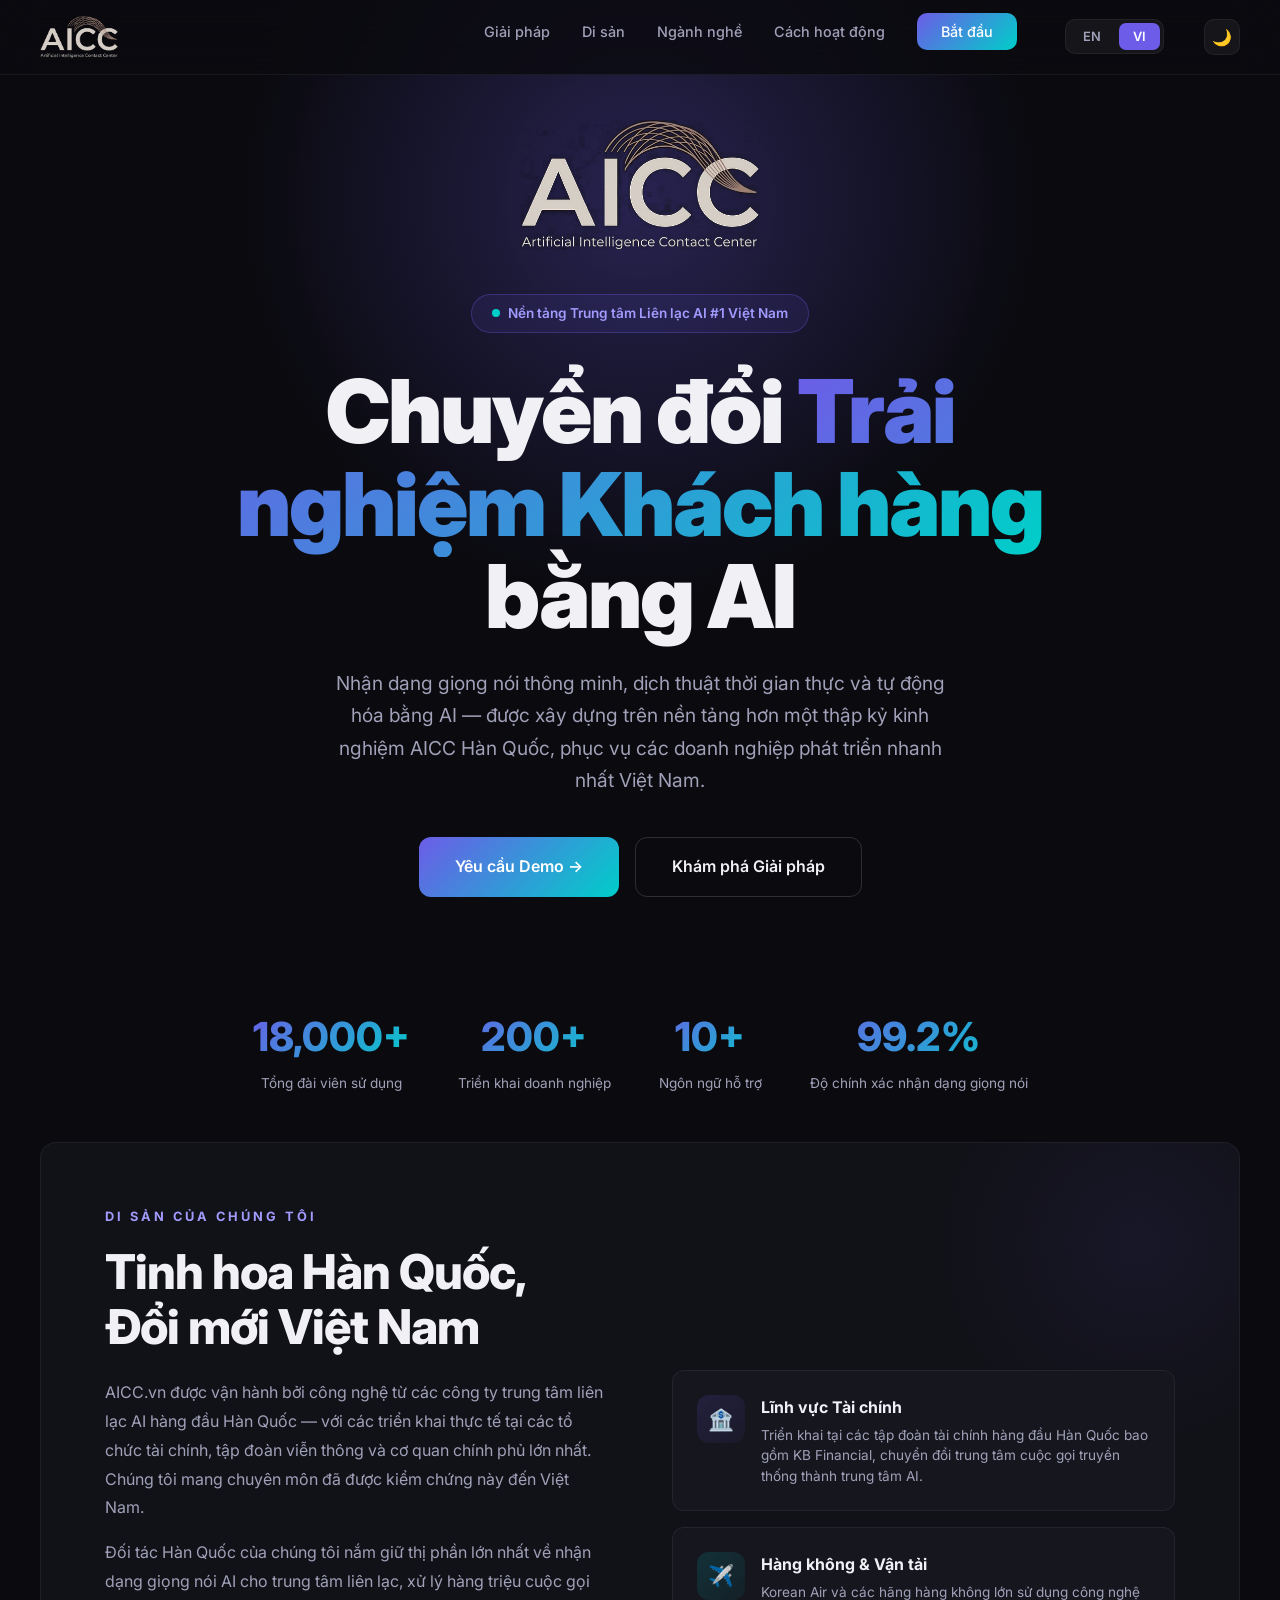
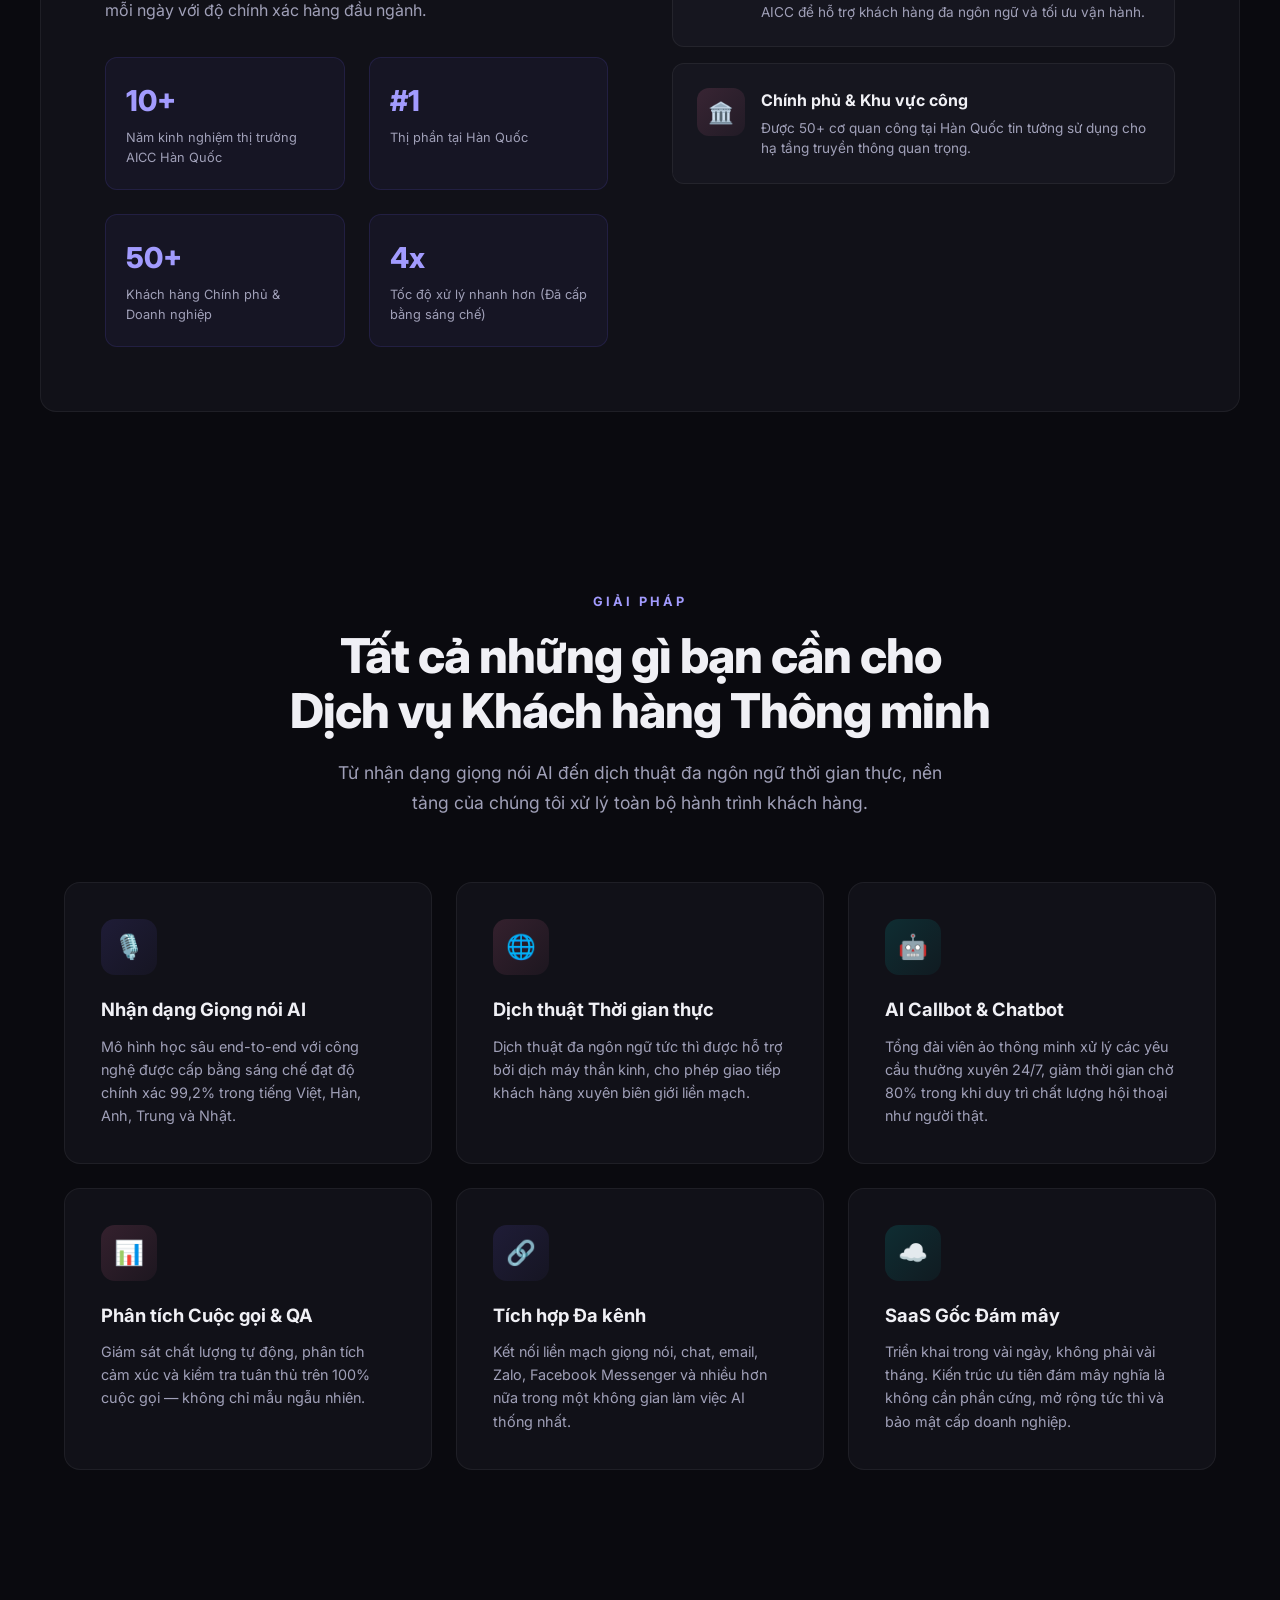
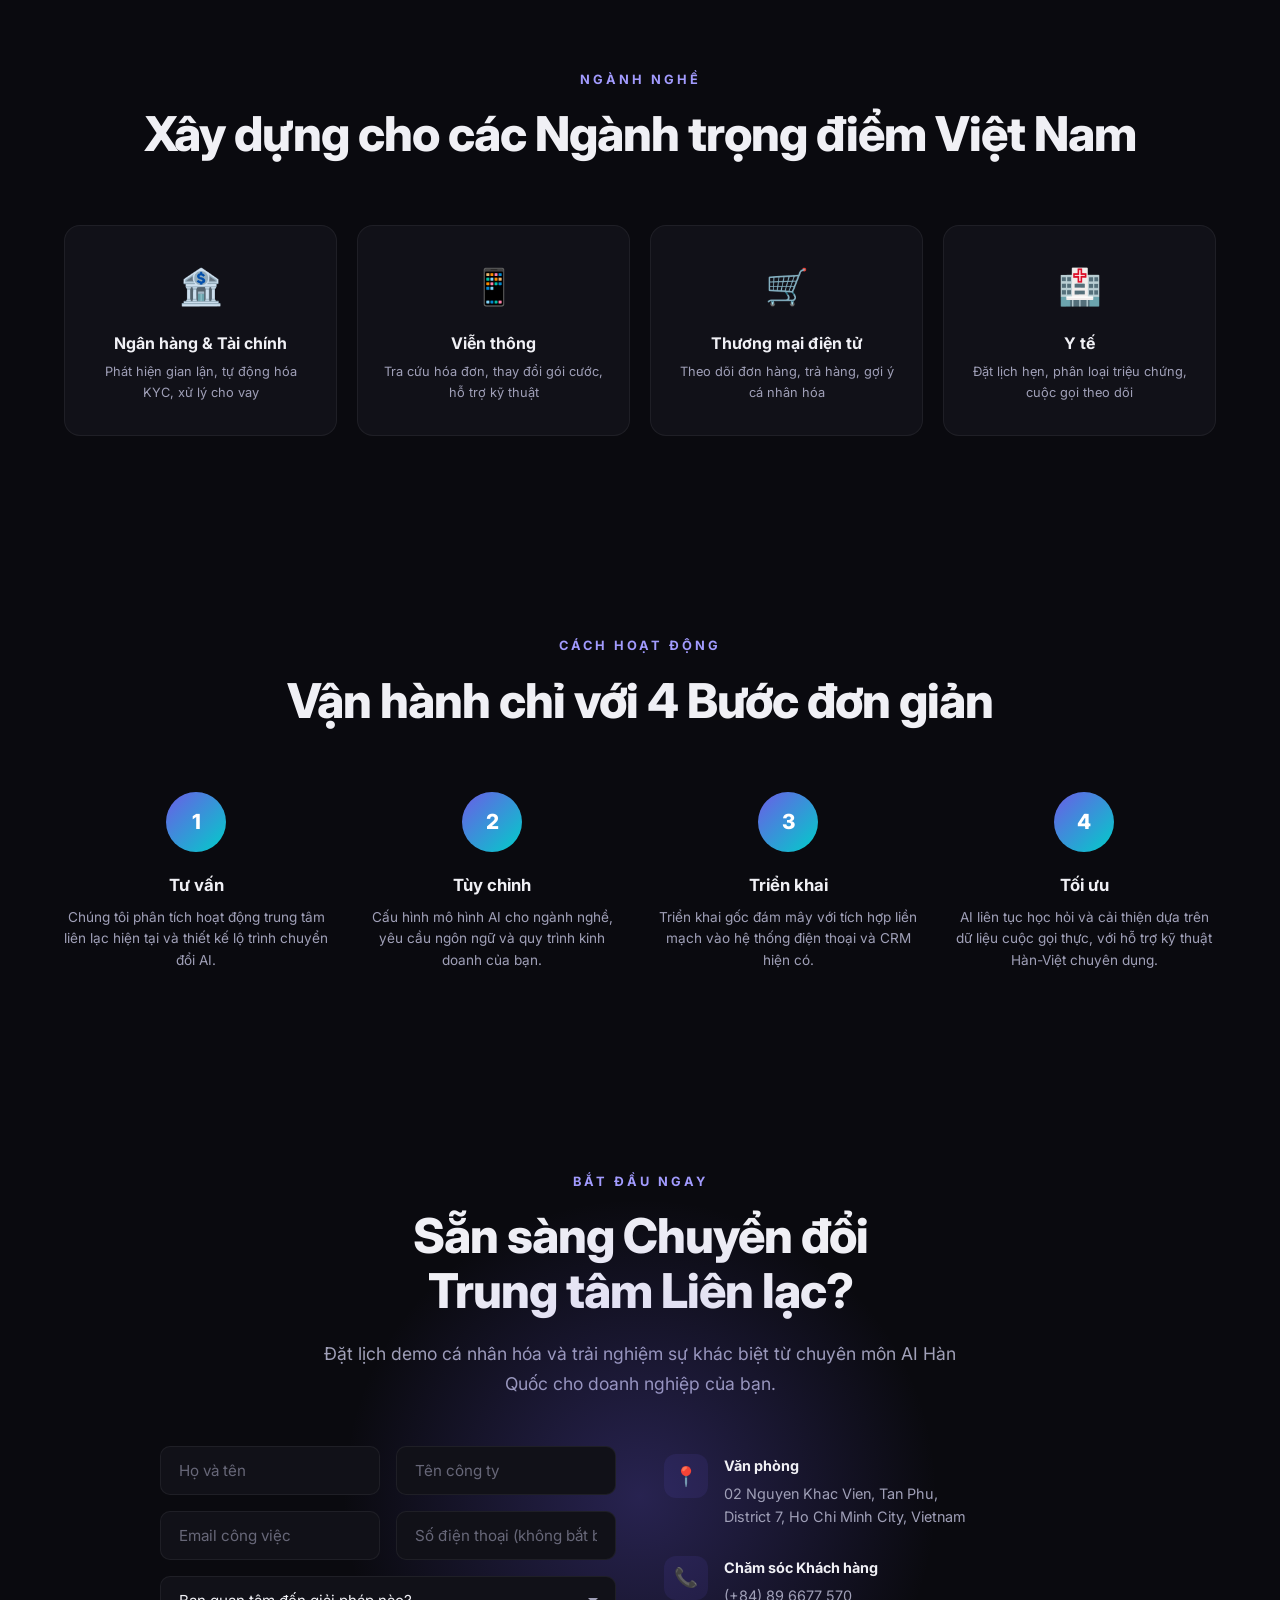
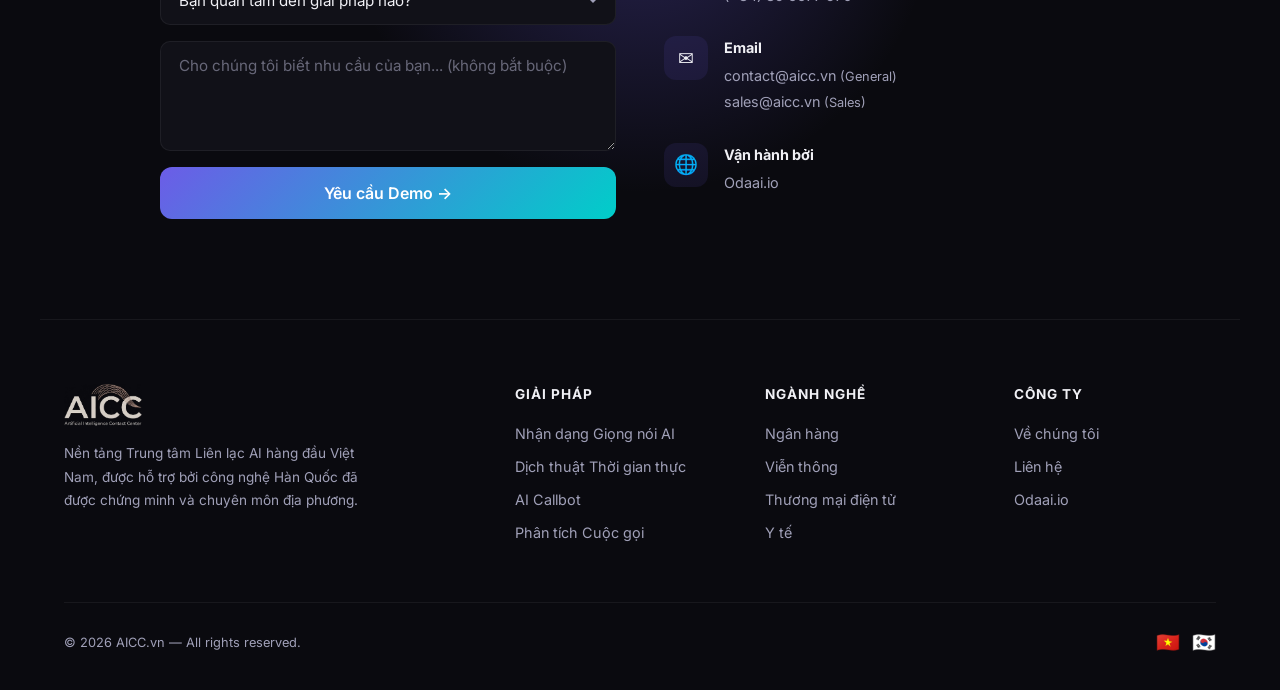
==== commit dd62e8e9: "Fix logo swap: use JS src swap instead of duplicate img elements" ====
--- a/index.html
+++ b/index.html
@@ -31,8 +31,7 @@
 <nav aria-label="Main navigation">
     <div class="logo">
         <a href="/" class="logo-link">
-            <img src="logo-white.png" class="logo-img logo-dark" alt="AICC.vn">
-            <img src="logo-transparent.png" class="logo-img logo-light" alt="AICC.vn">
+            <img src="logo-white.png" class="logo-img" id="navLogo" alt="AICC.vn">
         </a>
     </div>
     <button class="hamburger" id="hamburger" onclick="toggleMenu()" aria-label="Toggle menu">
@@ -60,8 +59,7 @@
 <main id="main-content">
 <section class="hero">
     <div class="hero-logo-wrap">
-        <img src="logo-white.png" class="hero-logo-img logo-dark" alt="AICC - Artificial Intelligence Contact Center">
-        <img src="logo-transparent.png" class="hero-logo-img logo-light" alt="AICC - Artificial Intelligence Contact Center">
+        <img src="logo-white.png" class="hero-logo-img" id="heroLogo" alt="AICC - Artificial Intelligence Contact Center">
     </div>
     <div class="hero-badge">
         <span class="dot"></span>
--- a/style.css
+++ b/style.css
@@ -31,9 +31,6 @@
 body.light .lang-toggle { background: rgba(0,0,0,0.04); }
 body.light .btn-secondary { border-color: rgba(0,0,0,0.15); }
 body.light .btn-secondary:hover { border-color: rgba(0,0,0,0.25); background: rgba(0,0,0,0.04); }
-.logo-light { display: none; }
-body.light .logo-dark { display: none; }
-body.light .logo-light { display: inline; }
 
 /* ─── Theme Toggle Button ─── */
 .theme-toggle {
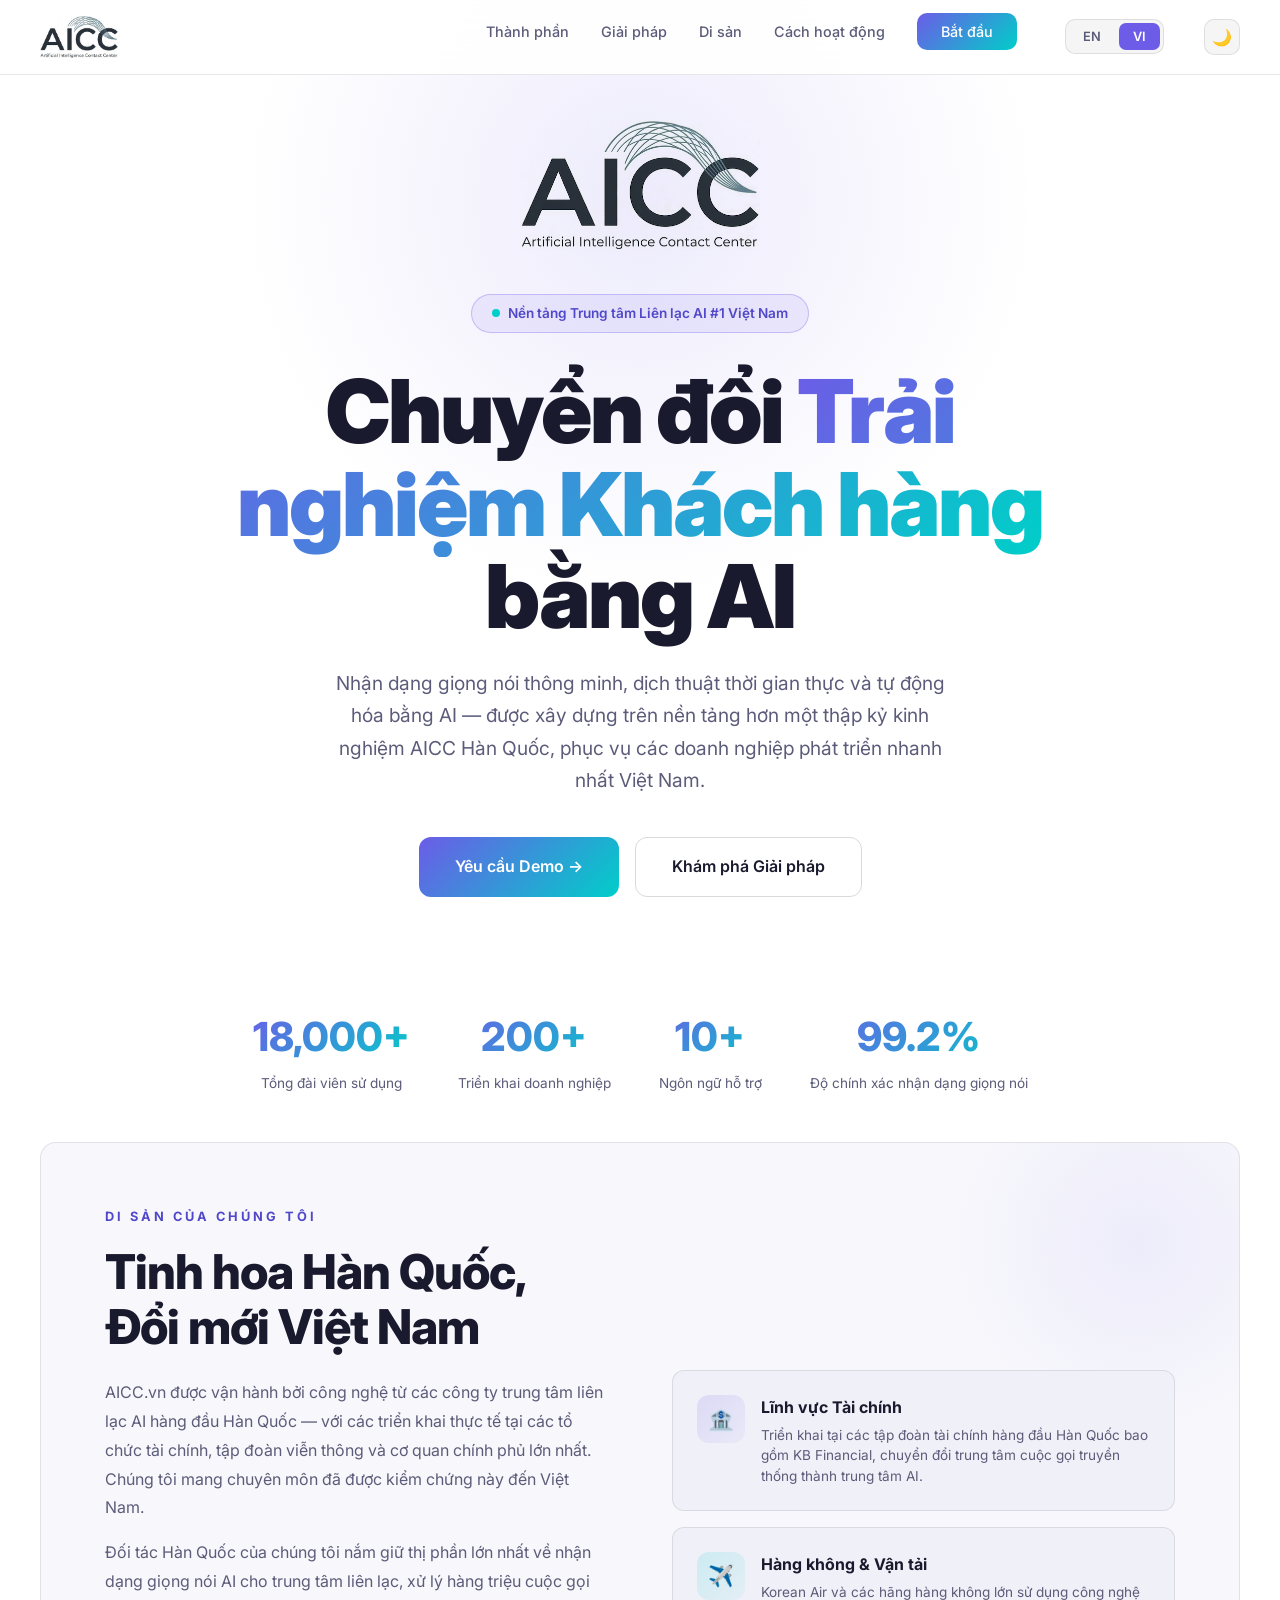
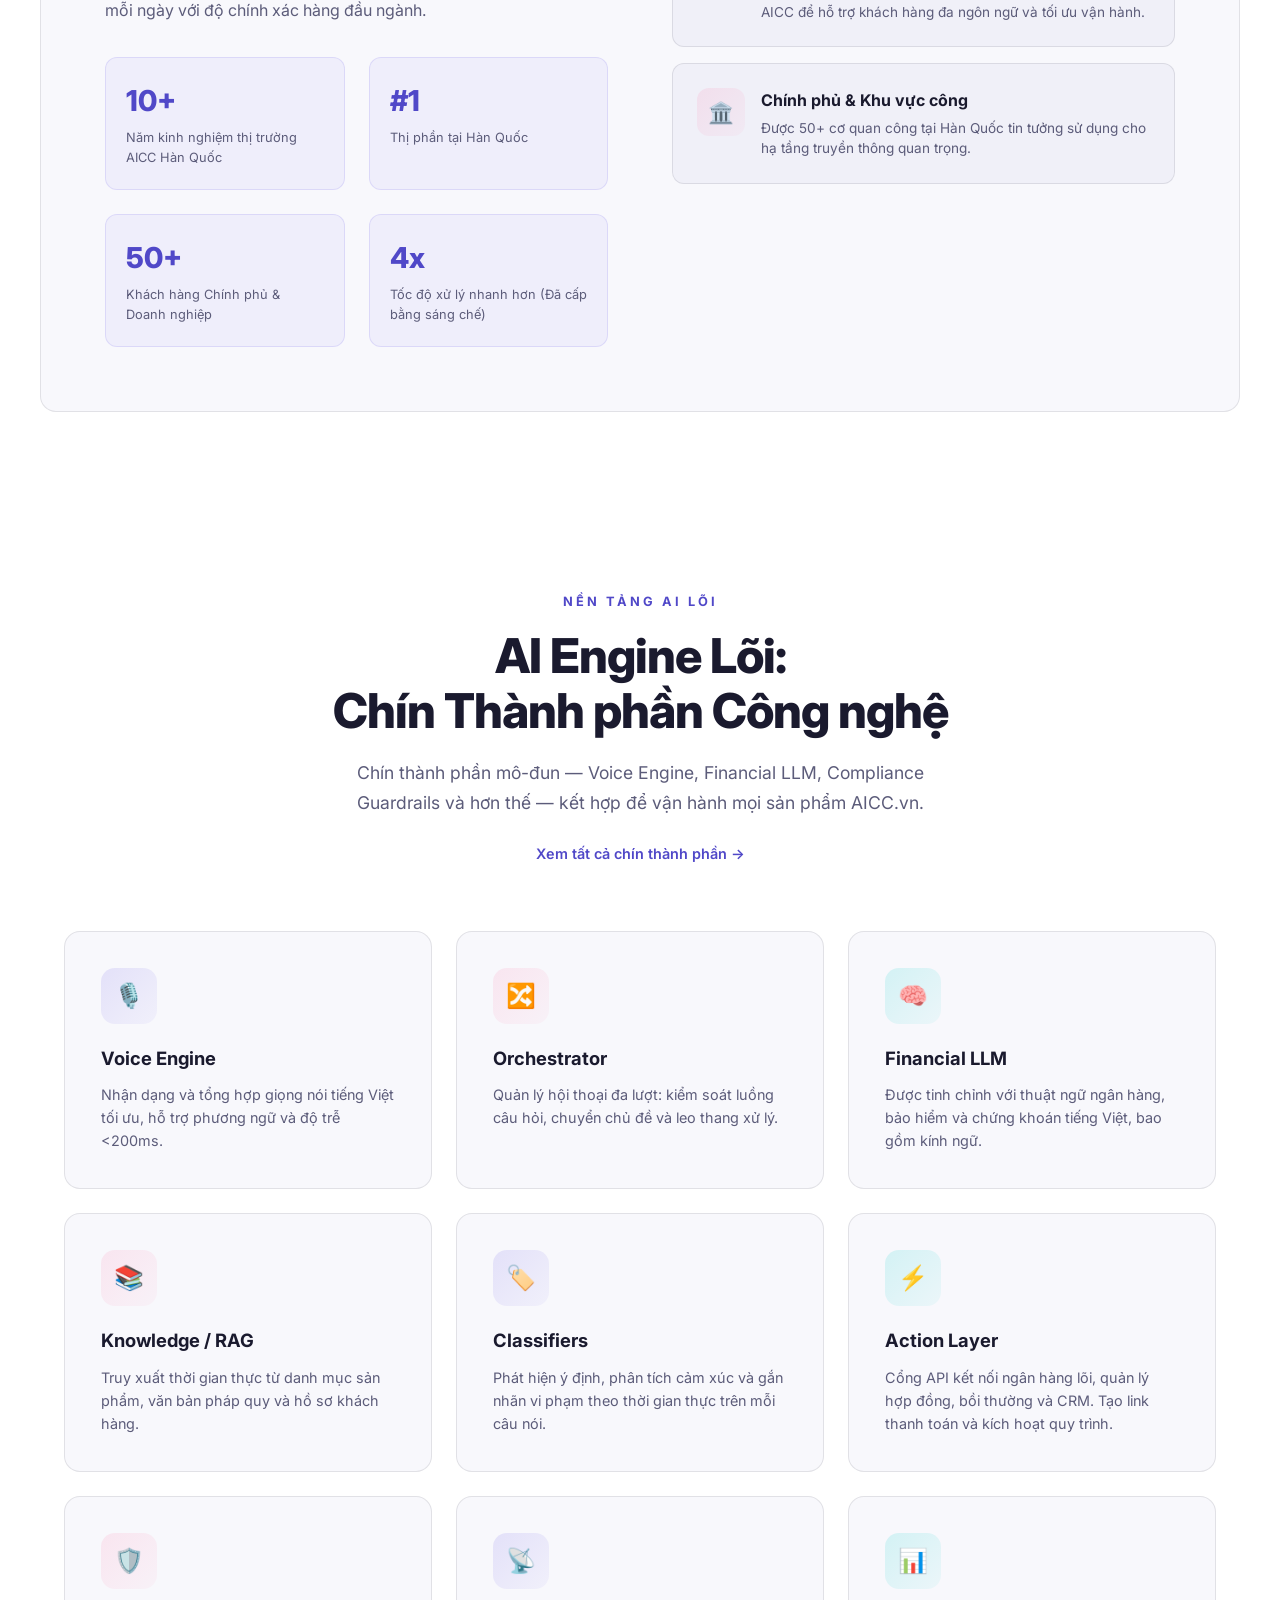
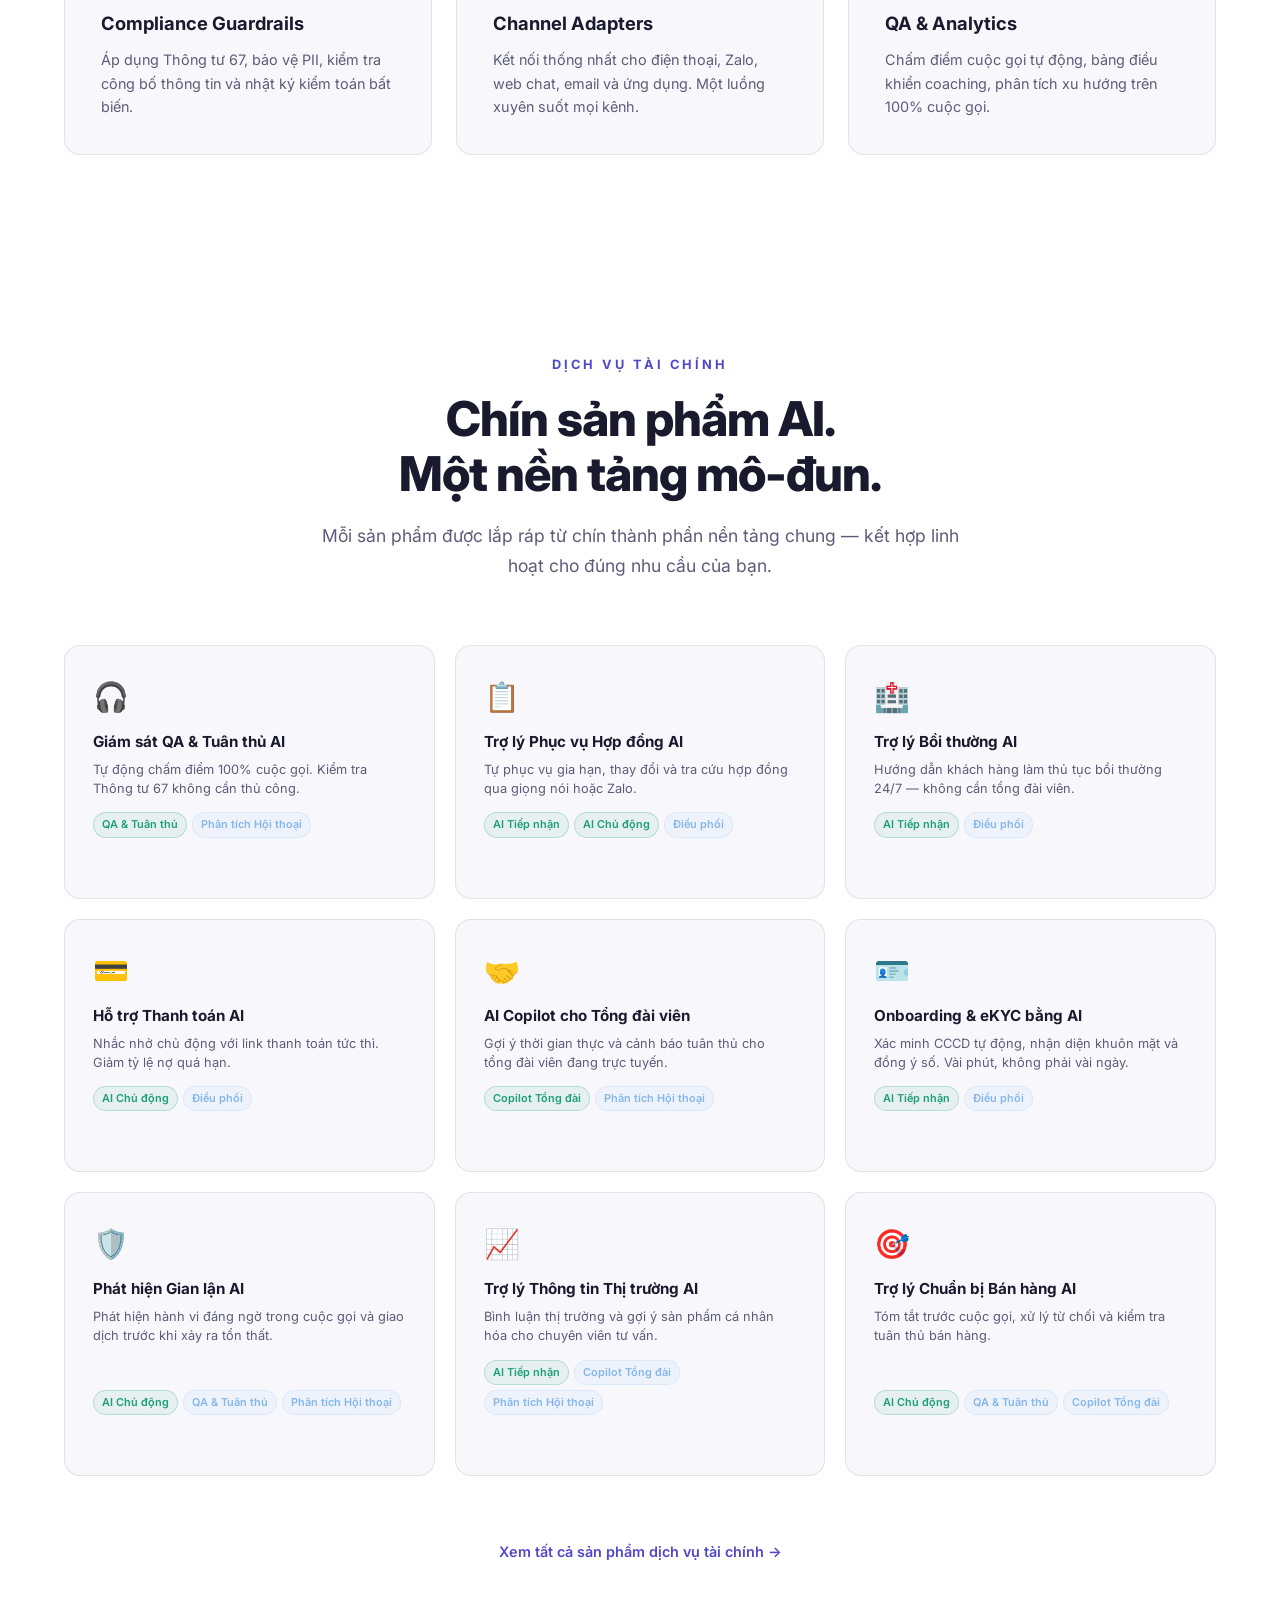
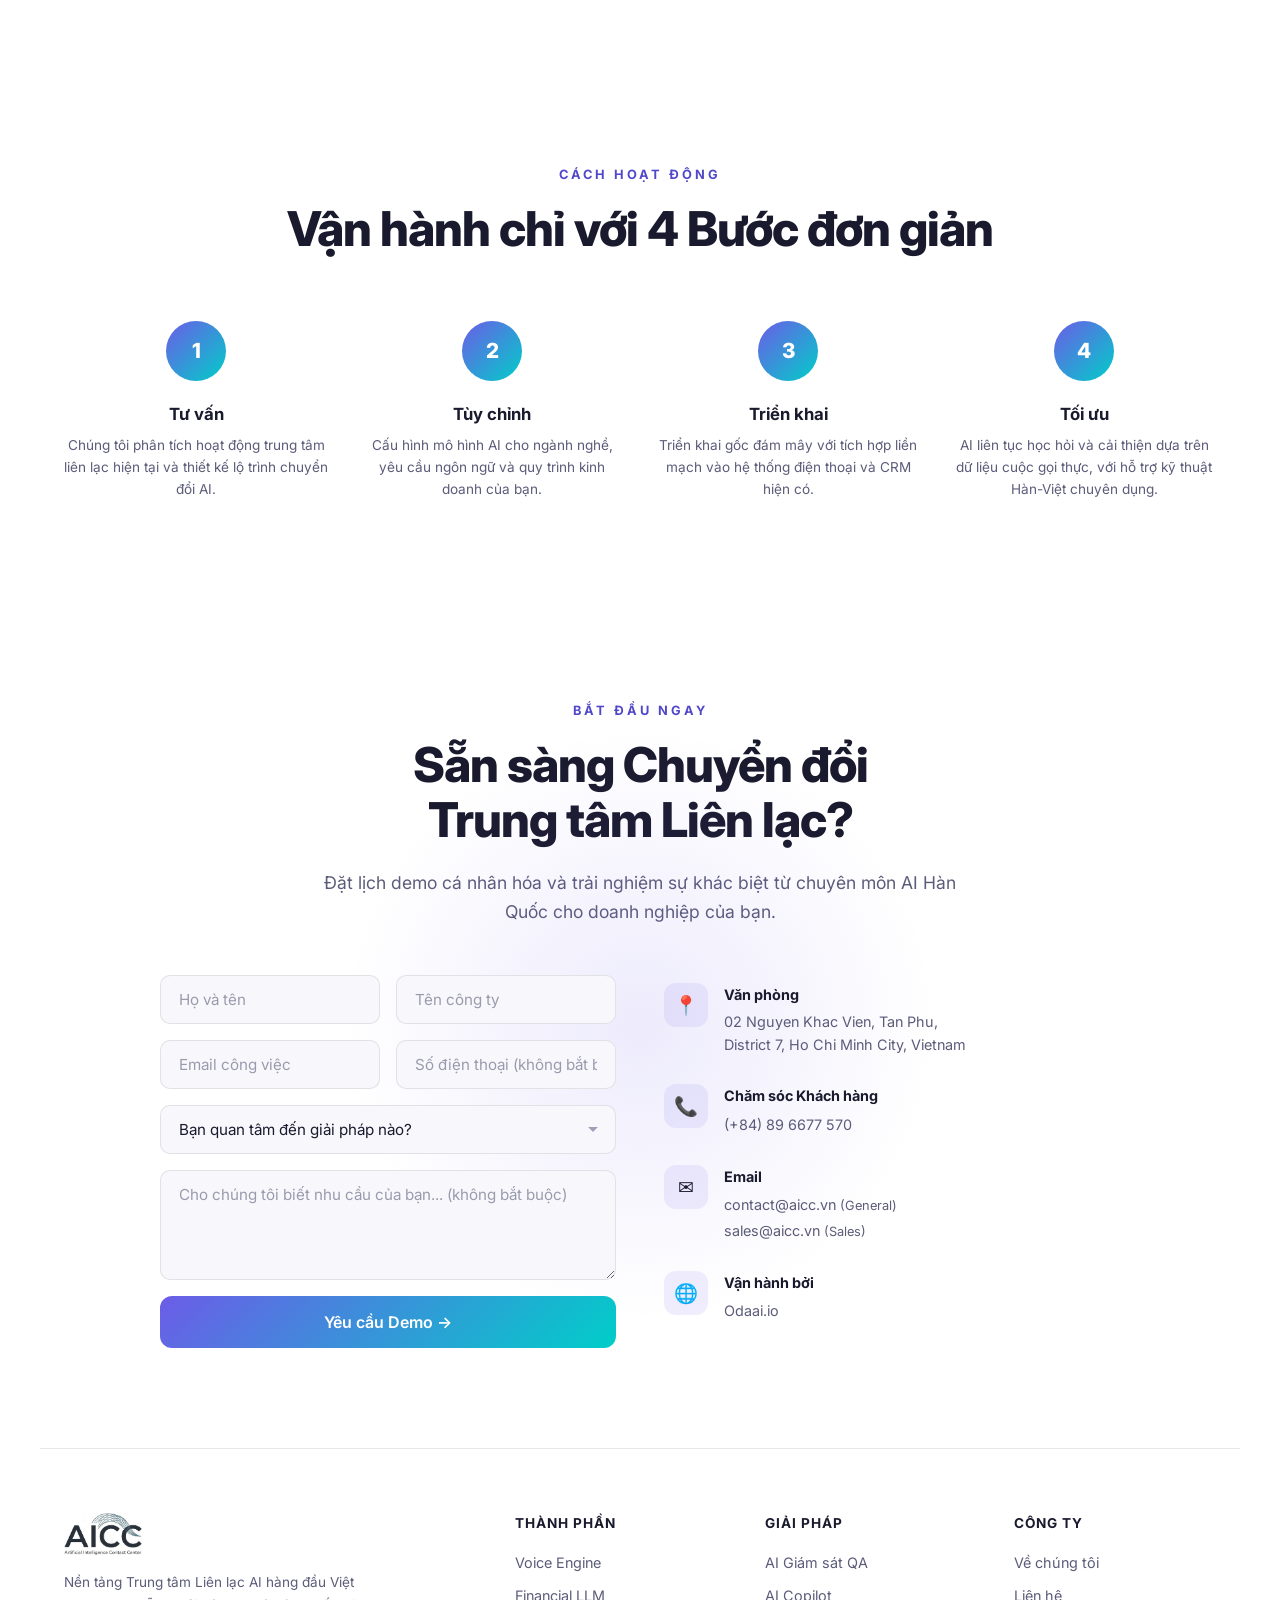
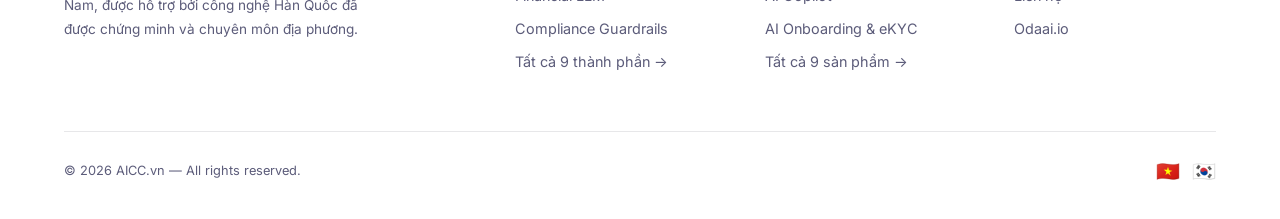
==== commit d6887dc6: "Add Components and Solutions pages with full cross-linking - New /platform/ page: nine tech componen" ====
--- a/index.html
+++ b/index.html
@@ -24,7 +24,8 @@
     <meta name="twitter:image" content="https://aicc.vn/logo-transparent.png">
     <link rel="stylesheet" href="style.css">
 </head>
-<body class="lang-vi">
+<body>
+<script>(function(){var l=localStorage.getItem('aicc-lang')||'vi';if(l==='vi')document.body.classList.add('lang-vi');document.documentElement.lang=l;if(localStorage.getItem('aicc-theme')!=='dark')document.body.classList.add('light');})();</script>
 <a href="#main-content" class="skip-link"><span class="en">Skip to main content</span><span class="vi">Chuyển đến nội dung chính</span></a>
 
 <!-- Navigation -->
@@ -38,9 +39,9 @@
         <span></span><span></span><span></span>
     </button>
     <ul class="nav-links" id="navLinks">
-        <li><a href="#features"><span class="en">Solutions</span><span class="vi">Giải pháp</span></a></li>
+        <li><a href="/platform/"><span class="en">Components</span><span class="vi">Thành phần</span></a></li>
+        <li><a href="/solutions/"><span class="en">Solutions</span><span class="vi">Giải pháp</span></a></li>
         <li><a href="#heritage"><span class="en">Our Heritage</span><span class="vi">Di sản</span></a></li>
-        <li><a href="#industries"><span class="en">Industries</span><span class="vi">Ngành nghề</span></a></li>
         <li><a href="#how-it-works"><span class="en">How It Works</span><span class="vi">Cách hoạt động</span></a></li>
         <li><a href="#contact" class="nav-cta"><span class="en">Get Started</span><span class="vi">Bắt đầu</span></a></li>
         <li>
@@ -79,7 +80,7 @@
             <span class="en">Request a Demo →</span>
             <span class="vi">Yêu cầu Demo →</span>
         </a>
-        <a href="#features" class="btn-secondary">
+        <a href="/solutions/" class="btn-secondary">
             <span class="en">Explore Solutions</span>
             <span class="vi">Khám phá Giải pháp</span>
         </a>
@@ -185,85 +186,188 @@
 <section id="features">
     <div class="features-header fade-in">
         <div class="section-label">
-            <span class="en">Solutions</span>
-            <span class="vi">Giải pháp</span>
+            <span class="en">Core AI Platform</span>
+            <span class="vi">Nền tảng AI Lõi</span>
         </div>
         <h2 class="section-title">
-            <span class="en">Everything You Need for<br>Intelligent Customer Service</span>
-            <span class="vi">Tất cả những gì bạn cần cho<br>Dịch vụ Khách hàng Thông minh</span>
+            <span class="en">Core AI Engine:<br>Nine Tech Components</span>
+            <span class="vi">AI Engine Lõi:<br>Chín Thành phần Công nghệ</span>
         </h2>
         <p class="section-desc">
-            <span class="en">From AI voice recognition to real-time multilingual translation, our platform handles the full customer journey.</span>
-            <span class="vi">Từ nhận dạng giọng nói AI đến dịch thuật đa ngôn ngữ thời gian thực, nền tảng của chúng tôi xử lý toàn bộ hành trình khách hàng.</span>
+            <span class="en">Nine modular components — Voice Engine, Financial LLM, Compliance Guardrails, and more — combine to power every AICC.vn product.</span>
+            <span class="vi">Chín thành phần mô-đun — Voice Engine, Financial LLM, Compliance Guardrails và hơn thế — kết hợp để vận hành mọi sản phẩm AICC.vn.</span>
         </p>
+        <a href="/platform/" class="section-cta-link">
+            <span class="en">See all nine components →</span>
+            <span class="vi">Xem tất cả chín thành phần →</span>
+        </a>
     </div>
     <div class="features-grid">
-        <div class="feature-card fade-in">
+        <a href="/platform/#voice-engine" class="feature-card fade-in" style="text-decoration:none;color:inherit;">
             <div class="feature-icon" style="background: linear-gradient(135deg, rgba(108,92,231,0.15), rgba(108,92,231,0.05));">🎙️</div>
-            <h3><span class="en">AI Speech Recognition</span><span class="vi">Nhận dạng Giọng nói AI</span></h3>
-            <p><span class="en">End-to-end deep learning models with patented technology achieving 99.2% accuracy in Vietnamese, Korean, English, Chinese, and Japanese.</span><span class="vi">Mô hình học sâu end-to-end với công nghệ được cấp bằng sáng chế đạt độ chính xác 99,2% trong tiếng Việt, Hàn, Anh, Trung và Nhật.</span></p>
-        </div>
-        <div class="feature-card fade-in">
-            <div class="feature-icon" style="background: linear-gradient(135deg, rgba(253,121,168,0.15), rgba(253,121,168,0.05));">🌐</div>
-            <h3><span class="en">Real-Time Translation</span><span class="vi">Dịch thuật Thời gian thực</span></h3>
-            <p><span class="en">Instant multilingual translation powered by neural machine translation, enabling seamless cross-border customer communication.</span><span class="vi">Dịch thuật đa ngôn ngữ tức thì được hỗ trợ bởi dịch máy thần kinh, cho phép giao tiếp khách hàng xuyên biên giới liền mạch.</span></p>
-        </div>
-        <div class="feature-card fade-in">
-            <div class="feature-icon" style="background: linear-gradient(135deg, rgba(0,206,201,0.15), rgba(0,206,201,0.05));">🤖</div>
-            <h3><span class="en">AI Callbot & Chatbot</span><span class="vi">AI Callbot & Chatbot</span></h3>
-            <p><span class="en">Intelligent virtual agents that handle routine inquiries 24/7, reducing wait times by 80% while maintaining human-like conversation quality.</span><span class="vi">Tổng đài viên ảo thông minh xử lý các yêu cầu thường xuyên 24/7, giảm thời gian chờ 80% trong khi duy trì chất lượng hội thoại như người thật.</span></p>
-        </div>
-        <div class="feature-card fade-in">
-            <div class="feature-icon" style="background: linear-gradient(135deg, rgba(253,121,168,0.15), rgba(253,121,168,0.05));">📊</div>
-            <h3><span class="en">Call Analytics & QA</span><span class="vi">Phân tích Cuộc gọi & QA</span></h3>
-            <p><span class="en">Automatic quality monitoring, sentiment analysis, and compliance checking across 100% of calls — not just random samples.</span><span class="vi">Giám sát chất lượng tự động, phân tích cảm xúc và kiểm tra tuân thủ trên 100% cuộc gọi — không chỉ mẫu ngẫu nhiên.</span></p>
-        </div>
-        <div class="feature-card fade-in">
-            <div class="feature-icon" style="background: linear-gradient(135deg, rgba(108,92,231,0.15), rgba(108,92,231,0.05));">🔗</div>
-            <h3><span class="en">Omnichannel Integration</span><span class="vi">Tích hợp Đa kênh</span></h3>
-            <p><span class="en">Seamlessly connect voice, chat, email, Zalo, Facebook Messenger, and more in a unified AI-powered workspace.</span><span class="vi">Kết nối liền mạch giọng nói, chat, email, Zalo, Facebook Messenger và nhiều hơn nữa trong một không gian làm việc AI thống nhất.</span></p>
-        </div>
-        <div class="feature-card fade-in">
-            <div class="feature-icon" style="background: linear-gradient(135deg, rgba(0,206,201,0.15), rgba(0,206,201,0.05));">☁️</div>
-            <h3><span class="en">Cloud-Native SaaS</span><span class="vi">SaaS Gốc Đám mây</span></h3>
-            <p><span class="en">Deploy in days, not months. Our cloud-first architecture means no hardware, instant scaling, and enterprise-grade security.</span><span class="vi">Triển khai trong vài ngày, không phải vài tháng. Kiến trúc ưu tiên đám mây nghĩa là không cần phần cứng, mở rộng tức thì và bảo mật cấp doanh nghiệp.</span></p>
-        </div>
+            <h3><span class="en">Voice Engine</span><span class="vi">Voice Engine</span></h3>
+            <p><span class="en">Vietnamese-optimized STT/TTS with regional dialect support and &lt;200ms call latency.</span><span class="vi">Nhận dạng và tổng hợp giọng nói tiếng Việt tối ưu, hỗ trợ phương ngữ và độ trễ &lt;200ms.</span></p>
+        </a>
+        <a href="/platform/#orchestrator" class="feature-card fade-in" style="text-decoration:none;color:inherit;">
+            <div class="feature-icon" style="background: linear-gradient(135deg, rgba(253,121,168,0.15), rgba(253,121,168,0.05));">🔀</div>
+            <h3><span class="en">Orchestrator</span><span class="vi">Orchestrator</span></h3>
+            <p><span class="en">Multi-turn conversation manager controlling turn-taking, topic routing, and escalation across every interaction.</span><span class="vi">Quản lý hội thoại đa lượt: kiểm soát luồng câu hỏi, chuyển chủ đề và leo thang xử lý.</span></p>
+        </a>
+        <a href="/platform/#financial-llm" class="feature-card fade-in" style="text-decoration:none;color:inherit;">
+            <div class="feature-icon" style="background: linear-gradient(135deg, rgba(0,206,201,0.15), rgba(0,206,201,0.05));">🧠</div>
+            <h3><span class="en">Financial LLM</span><span class="vi">Financial LLM</span></h3>
+            <p><span class="en">Fine-tuned on Vietnamese banking, insurance, and securities terminology — with cultural honorifics built in.</span><span class="vi">Được tinh chỉnh với thuật ngữ ngân hàng, bảo hiểm và chứng khoán tiếng Việt, bao gồm kính ngữ.</span></p>
+        </a>
+        <a href="/platform/#knowledge-rag" class="feature-card fade-in" style="text-decoration:none;color:inherit;">
+            <div class="feature-icon" style="background: linear-gradient(135deg, rgba(253,121,168,0.15), rgba(253,121,168,0.05));">📚</div>
+            <h3><span class="en">Knowledge / RAG</span><span class="vi">Knowledge / RAG</span></h3>
+            <p><span class="en">Real-time retrieval from product catalogs, regulatory documents, and client profiles. Grounded answers with citations.</span><span class="vi">Truy xuất thời gian thực từ danh mục sản phẩm, văn bản pháp quy và hồ sơ khách hàng.</span></p>
+        </a>
+        <a href="/platform/#classifiers" class="feature-card fade-in" style="text-decoration:none;color:inherit;">
+            <div class="feature-icon" style="background: linear-gradient(135deg, rgba(108,92,231,0.15), rgba(108,92,231,0.05));">🏷️</div>
+            <h3><span class="en">Classifiers</span><span class="vi">Classifiers</span></h3>
+            <p><span class="en">Intent detection, sentiment analysis, violation flagging, and lead scoring — running on every utterance in real time.</span><span class="vi">Phát hiện ý định, phân tích cảm xúc và gắn nhãn vi phạm theo thời gian thực trên mỗi câu nói.</span></p>
+        </a>
+        <a href="/platform/#action-layer" class="feature-card fade-in" style="text-decoration:none;color:inherit;">
+            <div class="feature-icon" style="background: linear-gradient(135deg, rgba(0,206,201,0.15), rgba(0,206,201,0.05));">⚡</div>
+            <h3><span class="en">Action Layer</span><span class="vi">Action Layer</span></h3>
+            <p><span class="en">API gateway to core banking, policy admin, claims, and CRM. Generates payment links and triggers workflows instantly.</span><span class="vi">Cổng API kết nối ngân hàng lõi, quản lý hợp đồng, bồi thường và CRM. Tạo link thanh toán và kích hoạt quy trình.</span></p>
+        </a>
+        <a href="/platform/#compliance-guardrails" class="feature-card fade-in" style="text-decoration:none;color:inherit;">
+            <div class="feature-icon" style="background: linear-gradient(135deg, rgba(253,121,168,0.15), rgba(253,121,168,0.05));">🛡️</div>
+            <h3><span class="en">Compliance Guardrails</span><span class="vi">Compliance Guardrails</span></h3>
+            <p><span class="en">Circular 67 enforcement, PII protection, disclosure requirement checking, and immutable audit logs.</span><span class="vi">Áp dụng Thông tư 67, bảo vệ PII, kiểm tra công bố thông tin và nhật ký kiểm toán bất biến.</span></p>
+        </a>
+        <a href="/platform/#channel-adapters" class="feature-card fade-in" style="text-decoration:none;color:inherit;">
+            <div class="feature-icon" style="background: linear-gradient(135deg, rgba(108,92,231,0.15), rgba(108,92,231,0.05));">📡</div>
+            <h3><span class="en">Channel Adapters</span><span class="vi">Channel Adapters</span></h3>
+            <p><span class="en">Unified connectors for phone, Zalo, web chat, email, and in-app. One conversation thread across all channels.</span><span class="vi">Kết nối thống nhất cho điện thoại, Zalo, web chat, email và ứng dụng. Một luồng xuyên suốt mọi kênh.</span></p>
+        </a>
+        <a href="/platform/#qa-analytics" class="feature-card fade-in" style="text-decoration:none;color:inherit;">
+            <div class="feature-icon" style="background: linear-gradient(135deg, rgba(0,206,201,0.15), rgba(0,206,201,0.05));">📊</div>
+            <h3><span class="en">QA & Analytics</span><span class="vi">QA & Analytics</span></h3>
+            <p><span class="en">Automated call scoring, coaching dashboards, trend analysis, and performance benchmarking across 100% of calls.</span><span class="vi">Chấm điểm cuộc gọi tự động, bảng điều khiển coaching, phân tích xu hướng trên 100% cuộc gọi.</span></p>
+        </a>
     </div>
 </section>
 
-<!-- Industries Section -->
+<!-- Financial Products Section -->
 <section id="industries">
     <div class="features-header fade-in">
         <div class="section-label">
-            <span class="en">Industries</span>
-            <span class="vi">Ngành nghề</span>
+            <span class="en">Financial Services</span>
+            <span class="vi">Dịch vụ Tài chính</span>
         </div>
         <h2 class="section-title">
-            <span class="en">Built for Vietnam's Key Industries</span>
-            <span class="vi">Xây dựng cho các Ngành trọng điểm Việt Nam</span>
+            <span class="en">Nine AI products.<br>One modular platform.</span>
+            <span class="vi">Chín sản phẩm AI.<br>Một nền tảng mô-đun.</span>
         </h2>
-    </div>
-    <div class="industries-grid">
-        <div class="industry-card fade-in">
-            <div class="industry-icon">🏦</div>
-            <h4><span class="en">Banking & Finance</span><span class="vi">Ngân hàng & Tài chính</span></h4>
-            <p><span class="en">Fraud detection, KYC automation, loan processing</span><span class="vi">Phát hiện gian lận, tự động hóa KYC, xử lý cho vay</span></p>
-        </div>
-        <div class="industry-card fade-in">
-            <div class="industry-icon">📱</div>
-            <h4><span class="en">Telecom</span><span class="vi">Viễn thông</span></h4>
-            <p><span class="en">Bill inquiries, plan changes, technical support</span><span class="vi">Tra cứu hóa đơn, thay đổi gói cước, hỗ trợ kỹ thuật</span></p>
-        </div>
-        <div class="industry-card fade-in">
-            <div class="industry-icon">🛒</div>
-            <h4><span class="en">E-Commerce</span><span class="vi">Thương mại điện tử</span></h4>
-            <p><span class="en">Order tracking, returns, personalized recommendations</span><span class="vi">Theo dõi đơn hàng, trả hàng, gợi ý cá nhân hóa</span></p>
-        </div>
-        <div class="industry-card fade-in">
-            <div class="industry-icon">🏥</div>
-            <h4><span class="en">Healthcare</span><span class="vi">Y tế</span></h4>
-            <p><span class="en">Appointment booking, symptom triage, follow-up calls</span><span class="vi">Đặt lịch hẹn, phân loại triệu chứng, cuộc gọi theo dõi</span></p>
-        </div>
+        <p class="section-desc">
+            <span class="en">Every product is assembled from the same nine platform components — mix and match for your exact use case.</span>
+            <span class="vi">Mỗi sản phẩm được lắp ráp từ chín thành phần nền tảng chung — kết hợp linh hoạt cho đúng nhu cầu của bạn.</span>
+        </p>
+    </div>
+    <div class="products-grid">
+        <a href="/solutions/#qa-compliance-monitor" class="product-card fade-in">
+            <div class="product-card-icon">🎧</div>
+            <h4><span class="en">AI QA & Compliance Monitor</span><span class="vi">Giám sát QA & Tuân thủ AI</span></h4>
+            <p><span class="en">Auto-score 100% of calls. Enforce Circular 67 disclosure rules without manual review.</span><span class="vi">Tự động chấm điểm 100% cuộc gọi. Kiểm tra Thông tư 67 không cần thủ công.</span></p>
+            <div class="product-caps">
+                <span class="cap-tag primary"><span class="en">QAQC & Compliance</span><span class="vi">QA & Tuân thủ</span></span>
+                <span class="cap-tag secondary"><span class="en">Conversation Intel</span><span class="vi">Phân tích Hội thoại</span></span>
+            </div>
+            <span class="product-card-link"><span class="en">Learn more →</span><span class="vi">Xem thêm →</span></span>
+        </a>
+        <a href="/solutions/#policy-servicing" class="product-card fade-in">
+            <div class="product-card-icon">📋</div>
+            <h4><span class="en">AI Policy Servicing Assistant</span><span class="vi">Trợ lý Phục vụ Hợp đồng AI</span></h4>
+            <p><span class="en">Self-service policy renewals, changes, and inquiries via voice or Zalo — 24/7.</span><span class="vi">Tự phục vụ gia hạn, thay đổi và tra cứu hợp đồng qua giọng nói hoặc Zalo.</span></p>
+            <div class="product-caps">
+                <span class="cap-tag primary"><span class="en">Inbound AI</span><span class="vi">AI Tiếp nhận</span></span>
+                <span class="cap-tag primary"><span class="en">Outbound AI</span><span class="vi">AI Chủ động</span></span>
+                <span class="cap-tag secondary"><span class="en">Orchestration</span><span class="vi">Điều phối</span></span>
+            </div>
+            <span class="product-card-link"><span class="en">Learn more →</span><span class="vi">Xem thêm →</span></span>
+        </a>
+        <a href="/solutions/#claims-assistant" class="product-card fade-in">
+            <div class="product-card-icon">🏥</div>
+            <h4><span class="en">AI Claims Assistant</span><span class="vi">Trợ lý Bồi thường AI</span></h4>
+            <p><span class="en">Guide customers through claims filing 24/7 — without a human agent in the loop.</span><span class="vi">Hướng dẫn khách hàng làm thủ tục bồi thường 24/7 — không cần tổng đài viên.</span></p>
+            <div class="product-caps">
+                <span class="cap-tag primary"><span class="en">Inbound AI</span><span class="vi">AI Tiếp nhận</span></span>
+                <span class="cap-tag secondary"><span class="en">Orchestration</span><span class="vi">Điều phối</span></span>
+            </div>
+            <span class="product-card-link"><span class="en">Learn more →</span><span class="vi">Xem thêm →</span></span>
+        </a>
+        <a href="/solutions/#payment-support" class="product-card fade-in">
+            <div class="product-card-icon">💳</div>
+            <h4><span class="en">AI Payment Support</span><span class="vi">Hỗ trợ Thanh toán AI</span></h4>
+            <p><span class="en">Proactive outbound reminders with instant payment links. Reduce delinquency rates.</span><span class="vi">Nhắc nhở chủ động với link thanh toán tức thì. Giảm tỷ lệ nợ quá hạn.</span></p>
+            <div class="product-caps">
+                <span class="cap-tag primary"><span class="en">Outbound AI</span><span class="vi">AI Chủ động</span></span>
+                <span class="cap-tag secondary"><span class="en">Orchestration</span><span class="vi">Điều phối</span></span>
+            </div>
+            <span class="product-card-link"><span class="en">Learn more →</span><span class="vi">Xem thêm →</span></span>
+        </a>
+        <a href="/solutions/#agent-copilot" class="product-card fade-in">
+            <div class="product-card-icon">🤝</div>
+            <h4><span class="en">AI Agent Copilot</span><span class="vi">AI Copilot cho Tổng đài viên</span></h4>
+            <p><span class="en">Real-time suggestions and compliance cues for live agents during every call.</span><span class="vi">Gợi ý thời gian thực và cảnh báo tuân thủ cho tổng đài viên đang trực tuyến.</span></p>
+            <div class="product-caps">
+                <span class="cap-tag primary"><span class="en">Agent Copilot</span><span class="vi">Copilot Tổng đài</span></span>
+                <span class="cap-tag secondary"><span class="en">Conversation Intel</span><span class="vi">Phân tích Hội thoại</span></span>
+            </div>
+            <span class="product-card-link"><span class="en">Learn more →</span><span class="vi">Xem thêm →</span></span>
+        </a>
+        <a href="/solutions/#onboarding-ekyc" class="product-card fade-in">
+            <div class="product-card-icon">🪪</div>
+            <h4><span class="en">AI Onboarding & eKYC</span><span class="vi">Onboarding & eKYC bằng AI</span></h4>
+            <p><span class="en">Automated CCCD verification, face matching, and digital consent. Minutes, not days.</span><span class="vi">Xác minh CCCD tự động, nhận diện khuôn mặt và đồng ý số. Vài phút, không phải vài ngày.</span></p>
+            <div class="product-caps">
+                <span class="cap-tag primary"><span class="en">Inbound AI</span><span class="vi">AI Tiếp nhận</span></span>
+                <span class="cap-tag secondary"><span class="en">Orchestration</span><span class="vi">Điều phối</span></span>
+            </div>
+            <span class="product-card-link"><span class="en">Learn more →</span><span class="vi">Xem thêm →</span></span>
+        </a>
+        <a href="/solutions/#fraud-detection" class="product-card fade-in">
+            <div class="product-card-icon">🛡️</div>
+            <h4><span class="en">AI Fraud Detection</span><span class="vi">Phát hiện Gian lận AI</span></h4>
+            <p><span class="en">Flag suspicious patterns across calls and transactions before losses occur.</span><span class="vi">Phát hiện hành vi đáng ngờ trong cuộc gọi và giao dịch trước khi xảy ra tổn thất.</span></p>
+            <div class="product-caps">
+                <span class="cap-tag primary"><span class="en">Outbound AI</span><span class="vi">AI Chủ động</span></span>
+                <span class="cap-tag secondary"><span class="en">QAQC & Compliance</span><span class="vi">QA & Tuân thủ</span></span>
+                <span class="cap-tag secondary"><span class="en">Conversation Intel</span><span class="vi">Phân tích Hội thoại</span></span>
+            </div>
+            <span class="product-card-link"><span class="en">Learn more →</span><span class="vi">Xem thêm →</span></span>
+        </a>
+        <a href="/solutions/#market-insight" class="product-card fade-in">
+            <div class="product-card-icon">📈</div>
+            <h4><span class="en">AI Market Insight Assistant</span><span class="vi">Trợ lý Thông tin Thị trường AI</span></h4>
+            <p><span class="en">Personalized Vietnamese market commentary and product recommendations for advisors.</span><span class="vi">Bình luận thị trường và gợi ý sản phẩm cá nhân hóa cho chuyên viên tư vấn.</span></p>
+            <div class="product-caps">
+                <span class="cap-tag primary"><span class="en">Inbound AI</span><span class="vi">AI Tiếp nhận</span></span>
+                <span class="cap-tag secondary"><span class="en">Agent Copilot</span><span class="vi">Copilot Tổng đài</span></span>
+                <span class="cap-tag secondary"><span class="en">Conversation Intel</span><span class="vi">Phân tích Hội thoại</span></span>
+            </div>
+            <span class="product-card-link"><span class="en">Learn more →</span><span class="vi">Xem thêm →</span></span>
+        </a>
+        <a href="/solutions/#sales-prep" class="product-card fade-in">
+            <div class="product-card-icon">🎯</div>
+            <h4><span class="en">AI Sales Preparation Assistant</span><span class="vi">Trợ lý Chuẩn bị Bán hàng AI</span></h4>
+            <p><span class="en">Pre-call briefings, objection handlers, and regulated sales compliance checks.</span><span class="vi">Tóm tắt trước cuộc gọi, xử lý từ chối và kiểm tra tuân thủ bán hàng.</span></p>
+            <div class="product-caps">
+                <span class="cap-tag primary"><span class="en">Outbound AI</span><span class="vi">AI Chủ động</span></span>
+                <span class="cap-tag secondary"><span class="en">QAQC & Compliance</span><span class="vi">QA & Tuân thủ</span></span>
+                <span class="cap-tag secondary"><span class="en">Agent Copilot</span><span class="vi">Copilot Tổng đài</span></span>
+            </div>
+            <span class="product-card-link"><span class="en">Learn more →</span><span class="vi">Xem thêm →</span></span>
+        </a>
+    </div>
+    <div style="text-align:center; margin-top: 40px;">
+        <a href="/solutions/" class="section-cta-link">
+            <span class="en">View all financial services products →</span>
+            <span class="vi">Xem tất cả sản phẩm dịch vụ tài chính →</span>
+        </a>
     </div>
 </section>
 
@@ -401,7 +505,7 @@
     <div class="footer-top">
         <div class="footer-brand">
             <div class="logo">
-                <img src="logo-white.png" class="logo-img" alt="AICC.vn">
+                <img src="logo-white.png" class="logo-img" id="footerLogo" alt="AICC.vn">
             </div>
             <p>
                 <span class="en">Vietnam's leading AI Contact Center platform, powered by proven Korean technology and local expertise.</span>
@@ -409,18 +513,18 @@
             </p>
         </div>
         <div class="footer-col">
+            <h4><span class="en">Components</span><span class="vi">Thành phần</span></h4>
+            <a href="/platform/#voice-engine"><span class="en">Voice Engine</span><span class="vi">Voice Engine</span></a>
+            <a href="/platform/#financial-llm"><span class="en">Financial LLM</span><span class="vi">Financial LLM</span></a>
+            <a href="/platform/#compliance-guardrails"><span class="en">Compliance Guardrails</span><span class="vi">Compliance Guardrails</span></a>
+            <a href="/platform/"><span class="en">All nine components →</span><span class="vi">Tất cả 9 thành phần →</span></a>
+        </div>
+        <div class="footer-col">
             <h4><span class="en">Solutions</span><span class="vi">Giải pháp</span></h4>
-            <a href="#features"><span class="en">AI Speech Recognition</span><span class="vi">Nhận dạng Giọng nói AI</span></a>
-            <a href="#features"><span class="en">Real-Time Translation</span><span class="vi">Dịch thuật Thời gian thực</span></a>
-            <a href="#features"><span class="en">AI Callbot</span><span class="vi">AI Callbot</span></a>
-            <a href="#features"><span class="en">Call Analytics</span><span class="vi">Phân tích Cuộc gọi</span></a>
-        </div>
-        <div class="footer-col">
-            <h4><span class="en">Industries</span><span class="vi">Ngành nghề</span></h4>
-            <a href="#industries"><span class="en">Banking</span><span class="vi">Ngân hàng</span></a>
-            <a href="#industries"><span class="en">Telecom</span><span class="vi">Viễn thông</span></a>
-            <a href="#industries"><span class="en">E-Commerce</span><span class="vi">Thương mại điện tử</span></a>
-            <a href="#industries"><span class="en">Healthcare</span><span class="vi">Y tế</span></a>
+            <a href="/solutions/#qa-compliance-monitor"><span class="en">AI QA Monitor</span><span class="vi">AI Giám sát QA</span></a>
+            <a href="/solutions/#agent-copilot"><span class="en">AI Agent Copilot</span><span class="vi">AI Copilot</span></a>
+            <a href="/solutions/#onboarding-ekyc"><span class="en">AI Onboarding & eKYC</span><span class="vi">AI Onboarding & eKYC</span></a>
+            <a href="/solutions/"><span class="en">All nine products →</span><span class="vi">Tất cả 9 sản phẩm →</span></a>
         </div>
         <div class="footer-col">
             <h4><span class="en">Company</span><span class="vi">Công ty</span></h4>
--- a/style.css
+++ b/style.css
@@ -444,12 +444,9 @@
     opacity: 0;
     transition: opacity 0.4s;
 }
-.feature-card:nth-child(1)::before { background: var(--gradient-1); }
-.feature-card:nth-child(2)::before { background: var(--gradient-2); }
-.feature-card:nth-child(3)::before { background: var(--gradient-3); }
-.feature-card:nth-child(4)::before { background: var(--gradient-2); }
-.feature-card:nth-child(5)::before { background: var(--gradient-1); }
-.feature-card:nth-child(6)::before { background: var(--gradient-3); }
+.feature-card:nth-child(3n+1)::before { background: var(--gradient-1); }
+.feature-card:nth-child(3n+2)::before { background: var(--gradient-2); }
+.feature-card:nth-child(3n+3)::before { background: var(--gradient-3); }
 .feature-card:hover::before { opacity: 1; }
 .feature-icon {
     width: 56px;
@@ -834,6 +831,111 @@
 body.lang-vi .en { display: none; }
 body.lang-vi .vi { display: inline; }
 
+/* ─── Products Grid (9-card homepage) ─── */
+.products-grid {
+    display: grid;
+    grid-template-columns: repeat(3, 1fr);
+    gap: 20px;
+    margin-top: 48px;
+}
+.product-card {
+    background: var(--bg-secondary);
+    border: 1px solid var(--border);
+    border-radius: var(--radius);
+    padding: 28px;
+    transition: all 0.4s;
+    position: relative;
+    overflow: hidden;
+    display: flex;
+    flex-direction: column;
+    gap: 8px;
+    text-decoration: none;
+    color: inherit;
+    cursor: pointer;
+}
+.product-card:hover {
+    border-color: rgba(108, 92, 231, 0.3);
+    transform: translateY(-4px);
+    box-shadow: 0 12px 40px rgba(108,92,231,0.1);
+}
+.product-card::before {
+    content: '';
+    position: absolute;
+    top: 0; left: 0; right: 0;
+    height: 2px;
+    background: var(--gradient-1);
+    opacity: 0;
+    transition: opacity 0.4s;
+}
+.product-card:hover::before { opacity: 1; }
+.product-card-icon { font-size: 1.8rem; margin-bottom: 4px; }
+.product-card h4 {
+    font-size: 0.95rem;
+    font-weight: 700;
+    line-height: 1.3;
+    color: var(--text-primary);
+}
+.product-card > p {
+    font-size: 0.8rem;
+    color: var(--text-secondary);
+    line-height: 1.5;
+    flex: 1;
+}
+.product-caps {
+    display: flex;
+    flex-wrap: wrap;
+    gap: 5px;
+    margin-top: 6px;
+}
+.cap-tag {
+    font-size: 0.68rem;
+    font-weight: 600;
+    padding: 3px 8px;
+    border-radius: 100px;
+    white-space: nowrap;
+}
+.cap-tag.primary {
+    background: rgba(29, 158, 117, 0.1);
+    color: #1D9E75;
+    border: 1px solid rgba(29, 158, 117, 0.25);
+}
+.cap-tag.secondary {
+    background: rgba(133, 183, 235, 0.1);
+    color: #85B7EB;
+    border: 1px solid rgba(133, 183, 235, 0.2);
+}
+body.light .cap-tag.primary { background: rgba(29, 158, 117, 0.08); }
+body.light .cap-tag.secondary { background: rgba(133, 183, 235, 0.08); }
+.product-card-link {
+    font-size: 0.78rem;
+    font-weight: 600;
+    color: var(--accent-light);
+    margin-top: 4px;
+    opacity: 0;
+    transition: opacity 0.3s;
+}
+.product-card:hover .product-card-link { opacity: 1; }
+@media (max-width: 1024px) {
+    .products-grid { grid-template-columns: repeat(2, 1fr); }
+}
+@media (max-width: 640px) {
+    .products-grid { grid-template-columns: 1fr; }
+}
+
+/* ─── Platform preview link ─── */
+.section-cta-link {
+    display: inline-flex;
+    align-items: center;
+    gap: 6px;
+    font-size: 0.9rem;
+    font-weight: 600;
+    color: var(--accent-light);
+    text-decoration: none;
+    margin-top: 24px;
+    transition: gap 0.2s;
+}
+.section-cta-link:hover { gap: 10px; }
+
 /* ─── Screen reader only ─── */
 .sr-only {
     position: absolute;
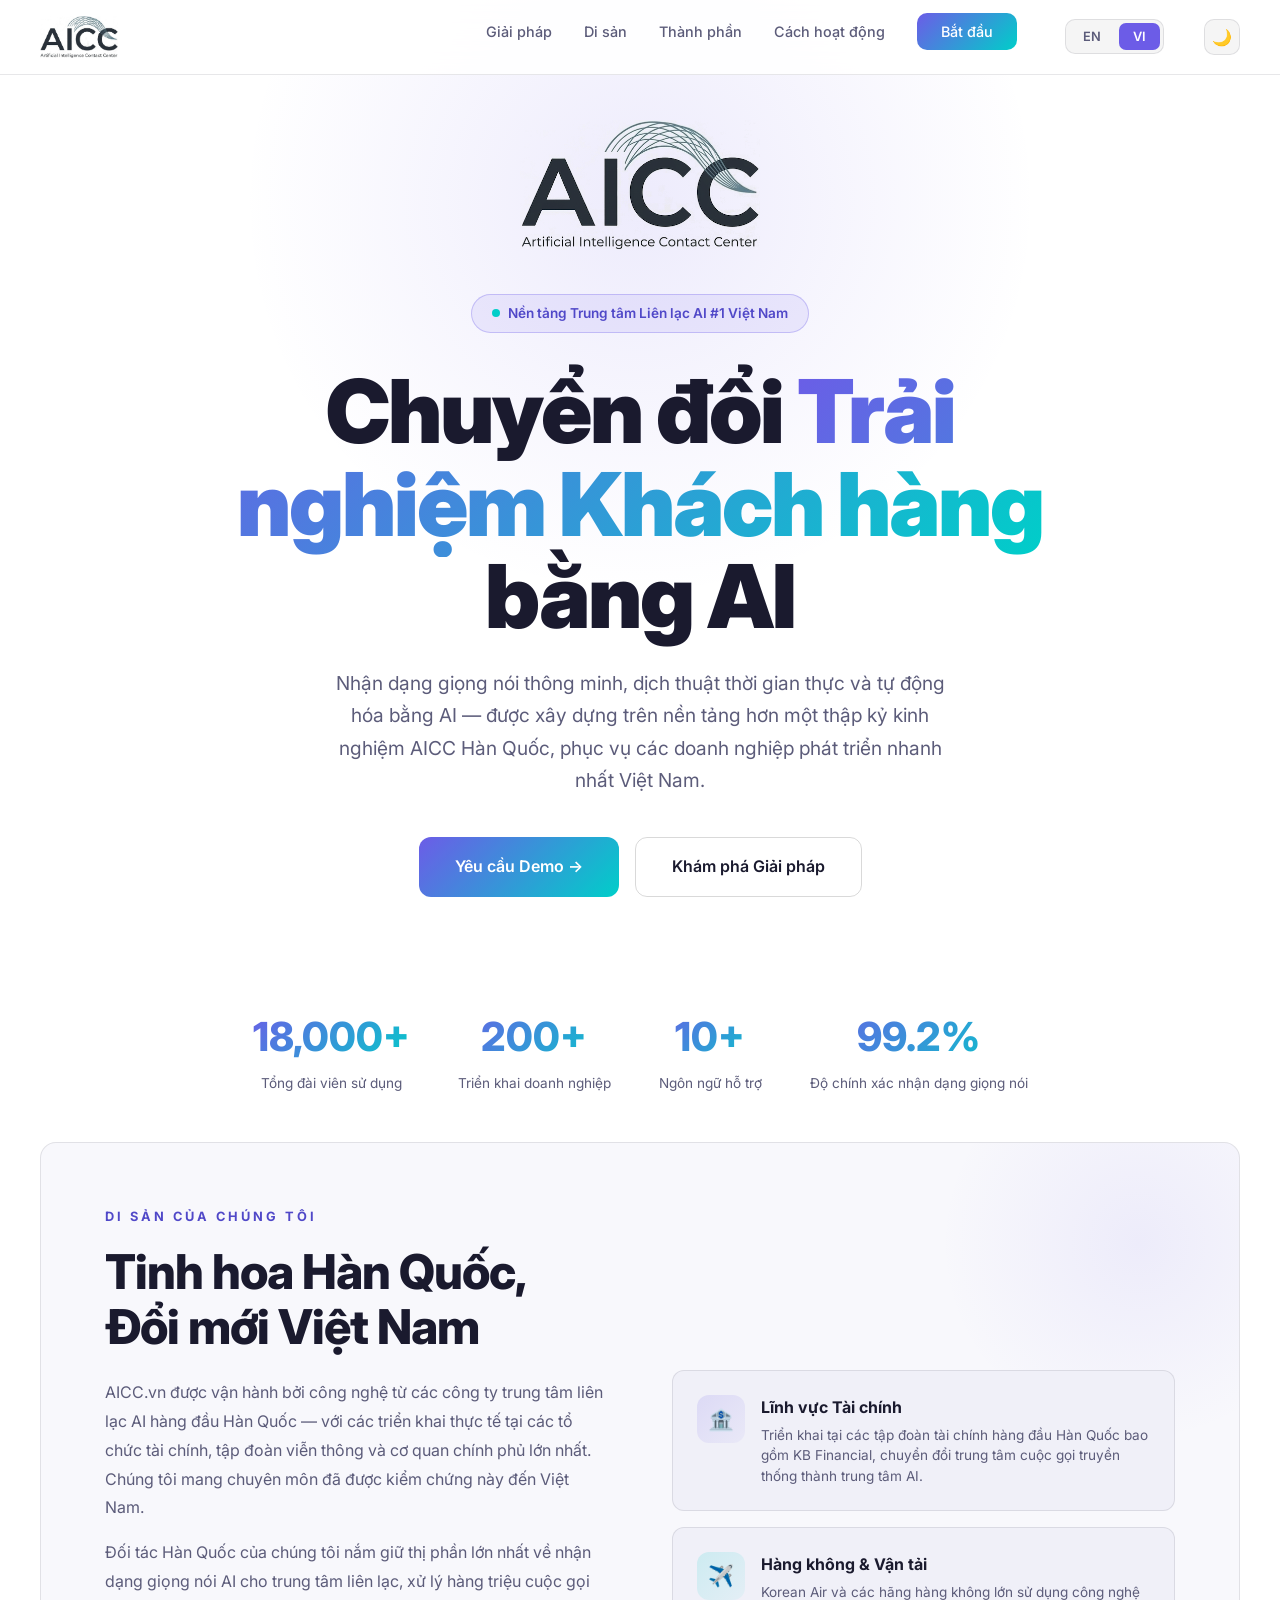
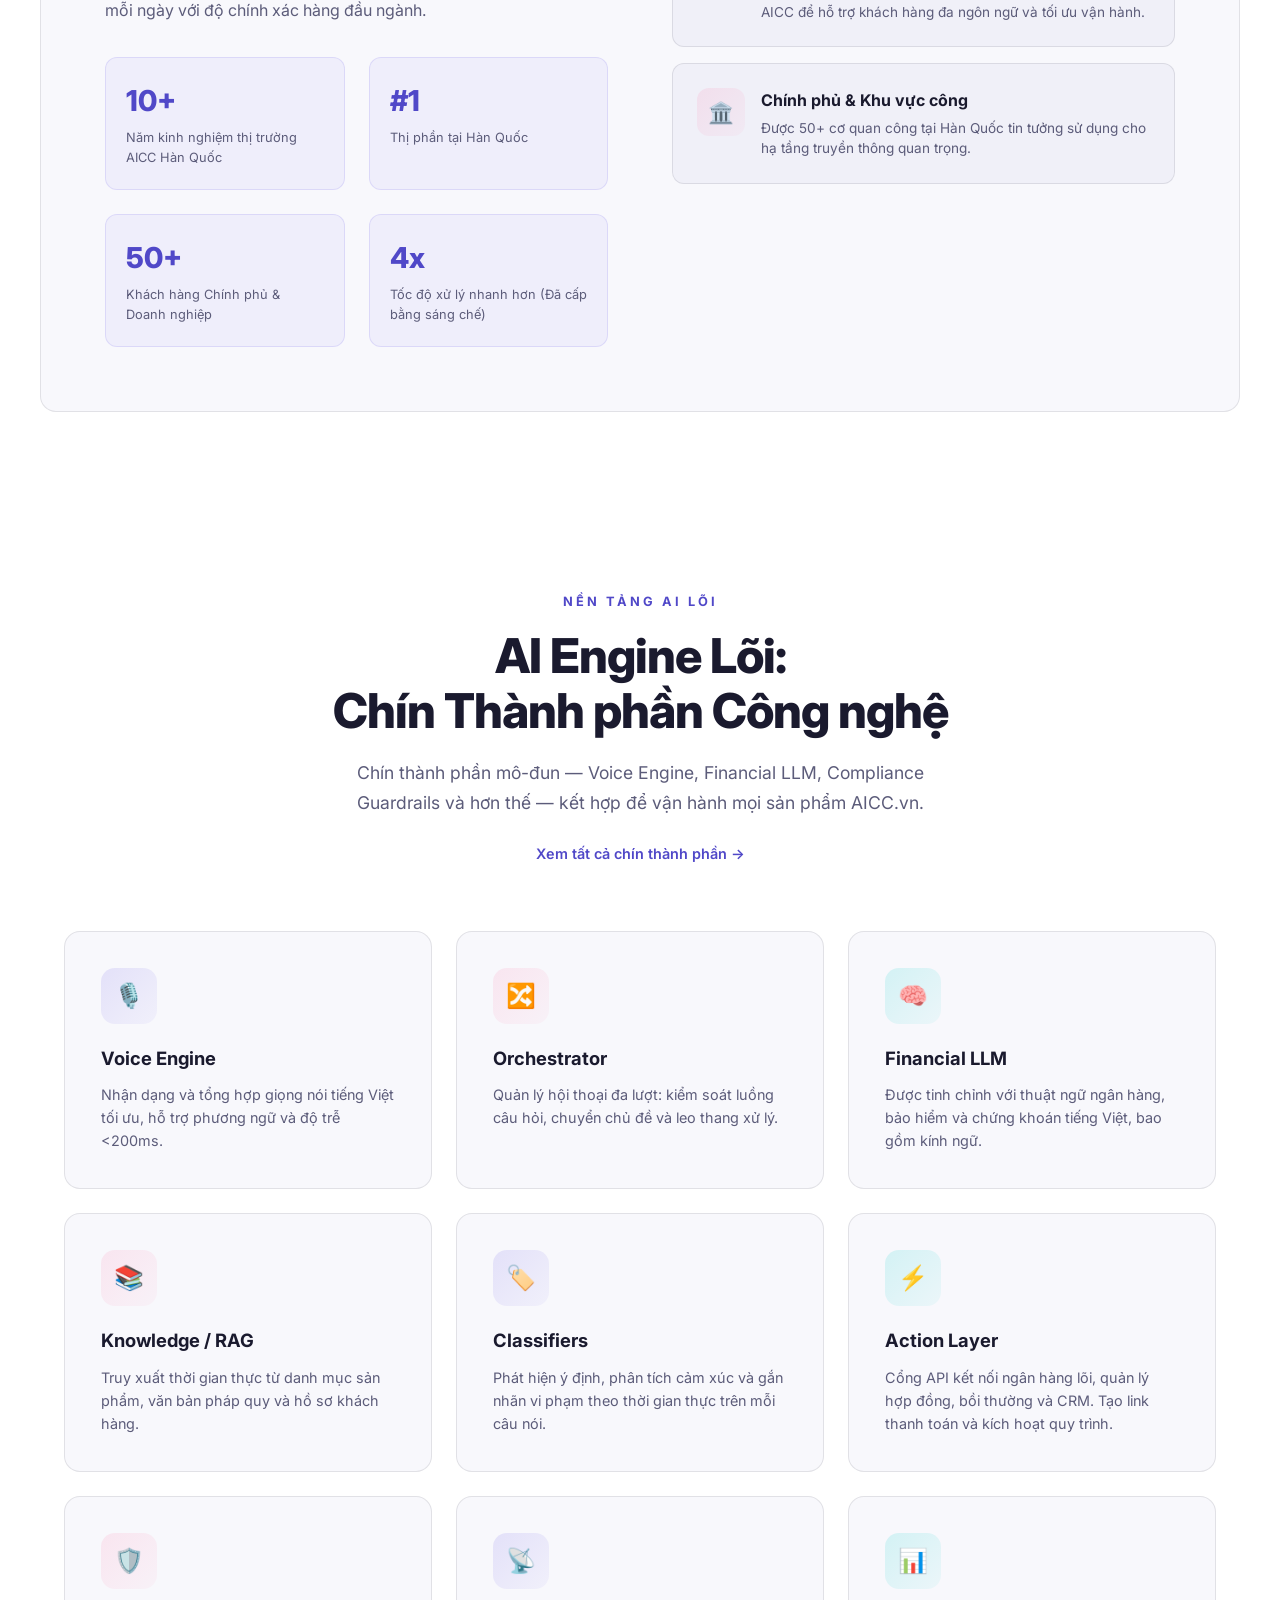
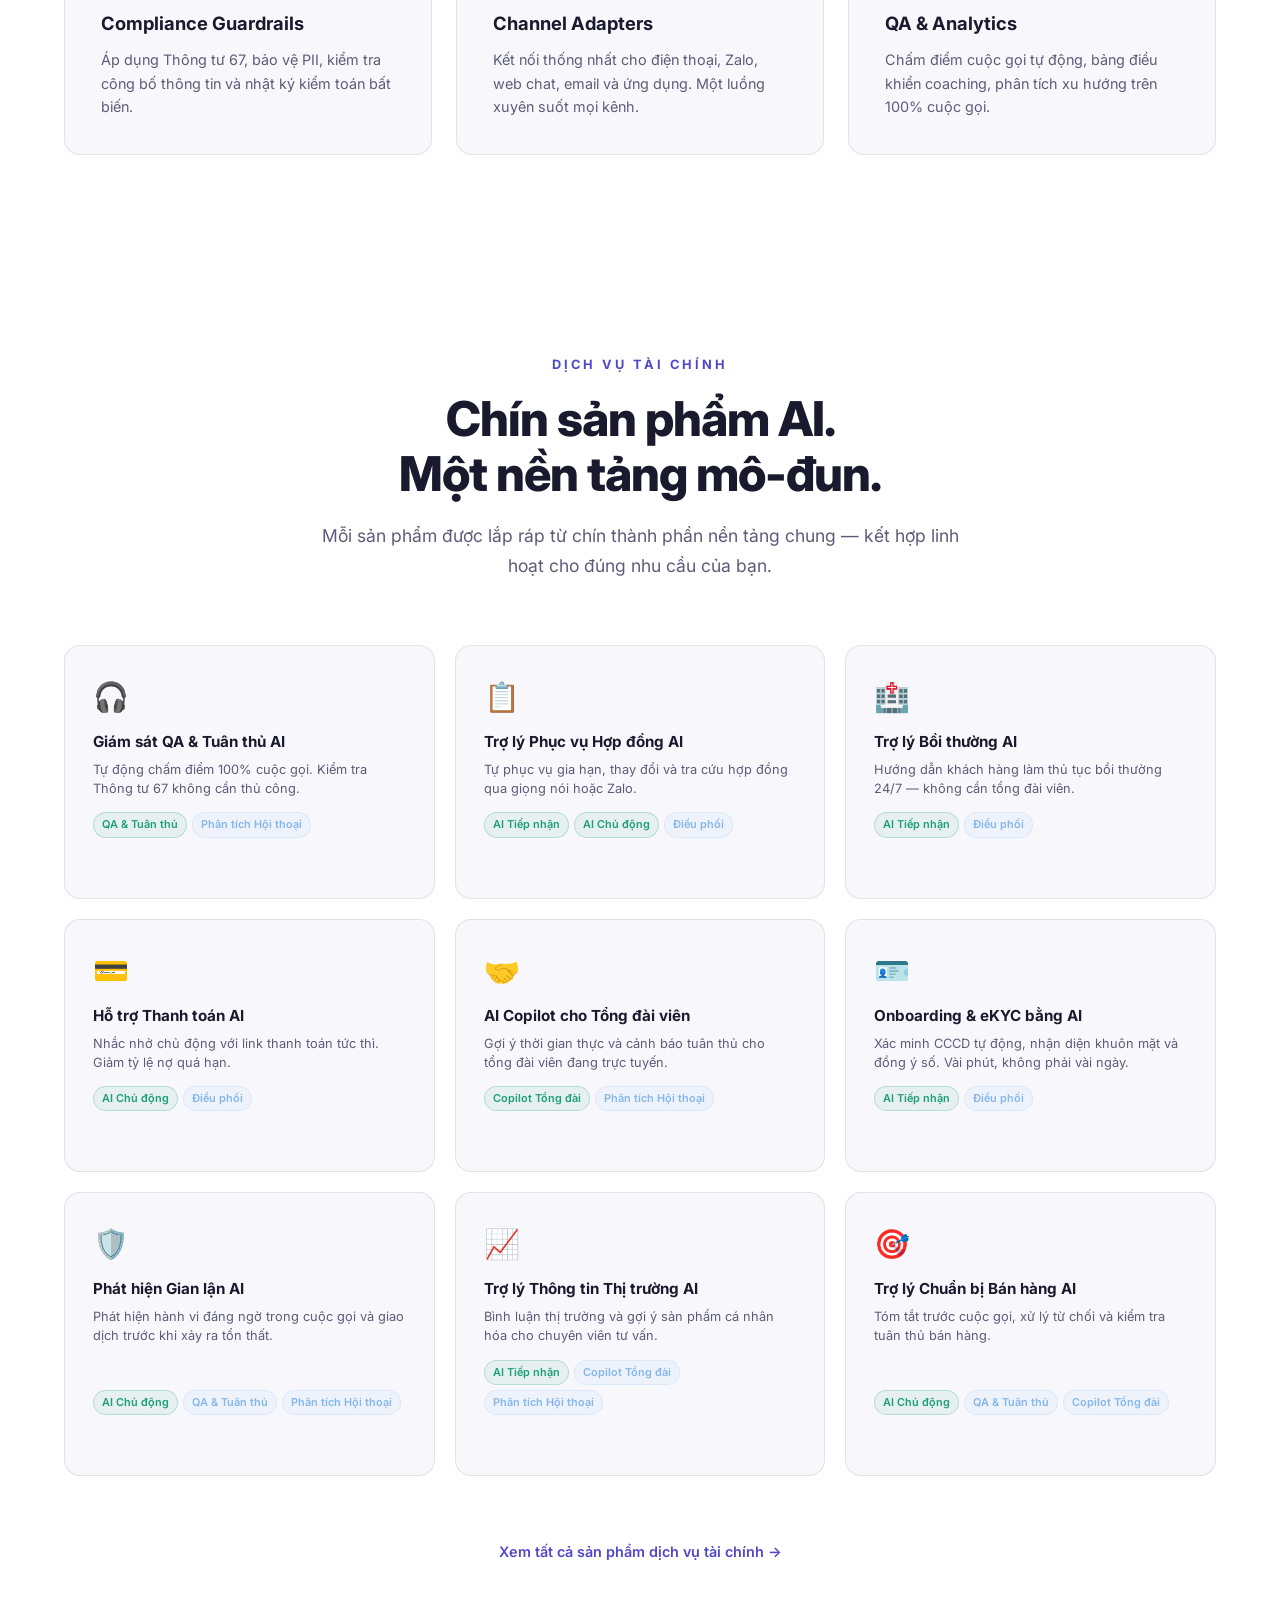
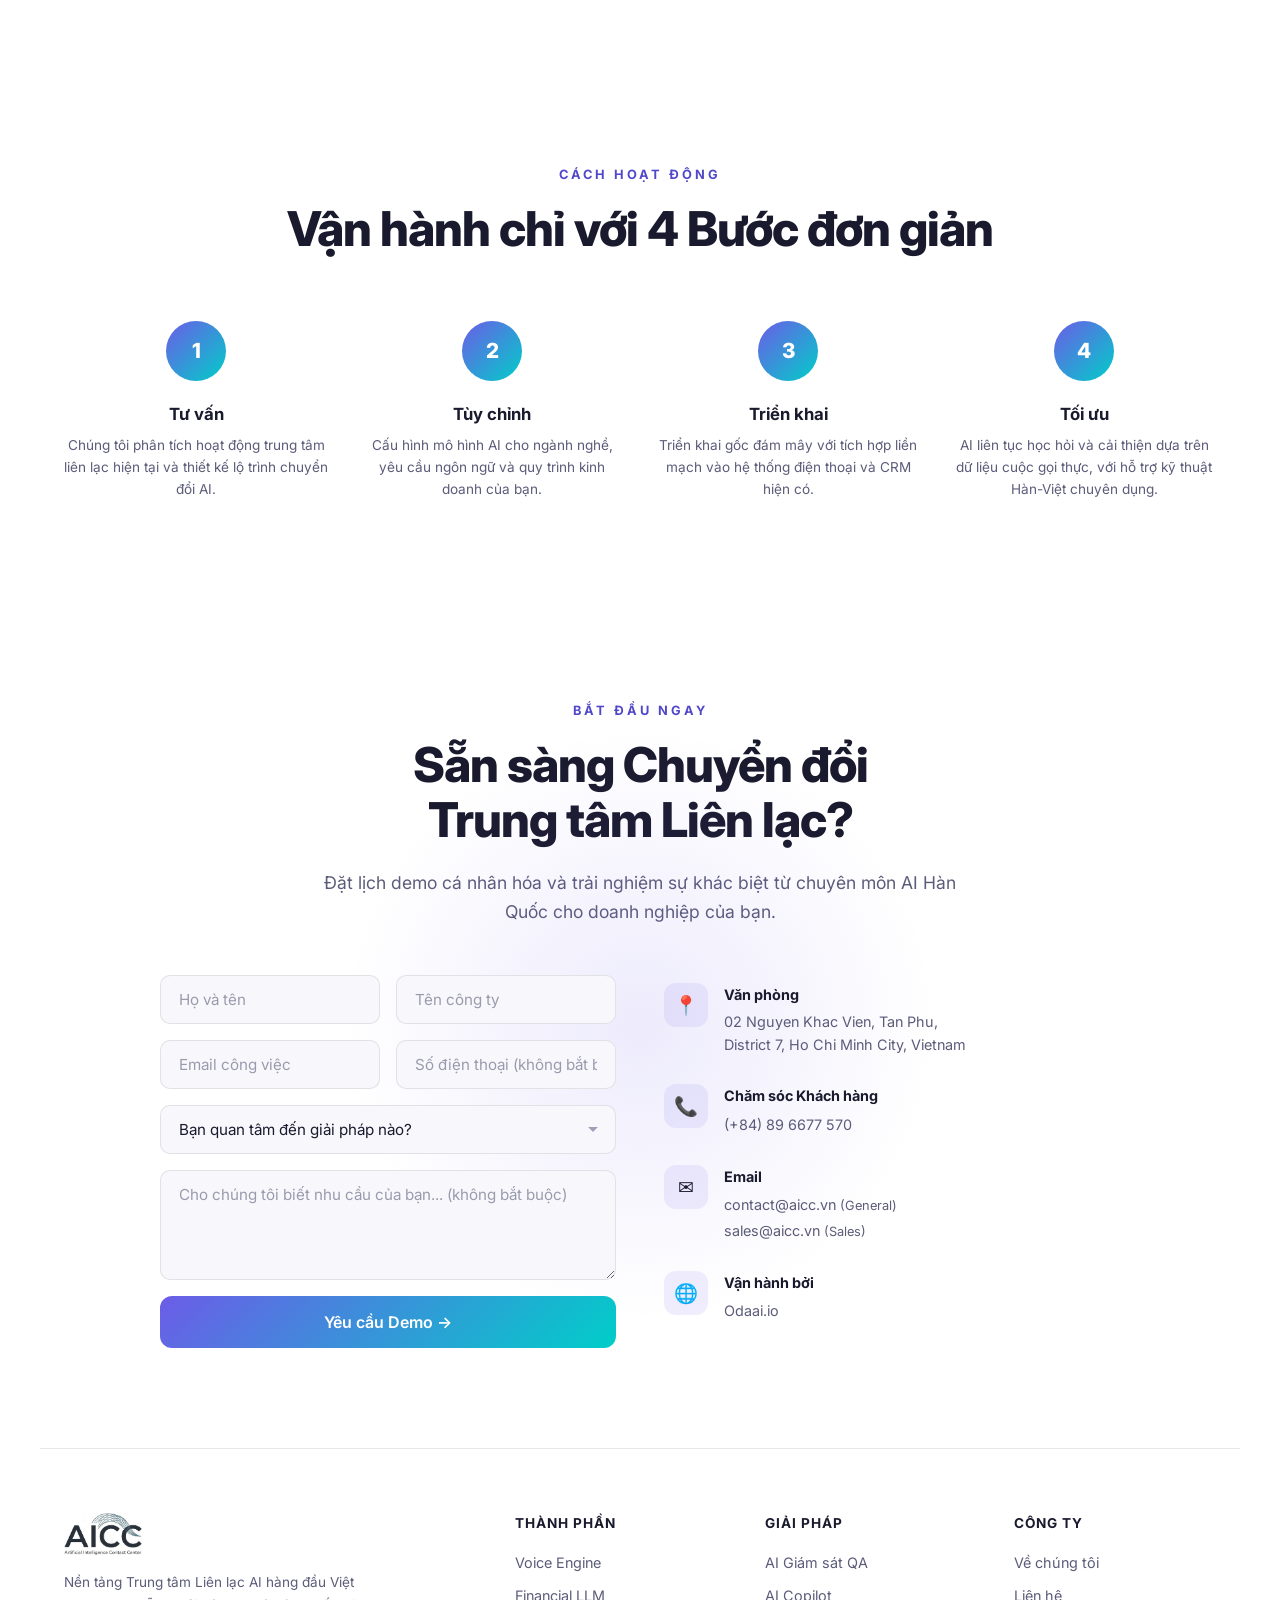
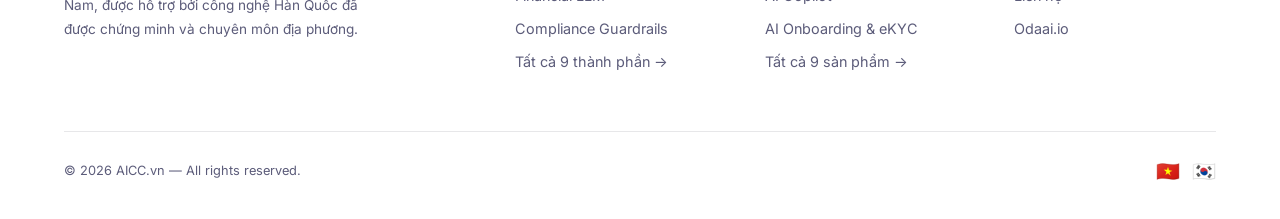
==== commit 7db8f0f1: "Fix inconsistent nav order across pages Standardize to Solutions | Our Heritage | Components | How I" ====
--- a/index.html
+++ b/index.html
@@ -39,9 +39,9 @@
         <span></span><span></span><span></span>
     </button>
     <ul class="nav-links" id="navLinks">
-        <li><a href="/platform/"><span class="en">Components</span><span class="vi">Thành phần</span></a></li>
         <li><a href="/solutions/"><span class="en">Solutions</span><span class="vi">Giải pháp</span></a></li>
         <li><a href="#heritage"><span class="en">Our Heritage</span><span class="vi">Di sản</span></a></li>
+        <li><a href="/components/"><span class="en">Components</span><span class="vi">Thành phần</span></a></li>
         <li><a href="#how-it-works"><span class="en">How It Works</span><span class="vi">Cách hoạt động</span></a></li>
         <li><a href="#contact" class="nav-cta"><span class="en">Get Started</span><span class="vi">Bắt đầu</span></a></li>
         <li>
@@ -197,53 +197,53 @@
             <span class="en">Nine modular components — Voice Engine, Financial LLM, Compliance Guardrails, and more — combine to power every AICC.vn product.</span>
             <span class="vi">Chín thành phần mô-đun — Voice Engine, Financial LLM, Compliance Guardrails và hơn thế — kết hợp để vận hành mọi sản phẩm AICC.vn.</span>
         </p>
-        <a href="/platform/" class="section-cta-link">
+        <a href="/components/" class="section-cta-link">
             <span class="en">See all nine components →</span>
             <span class="vi">Xem tất cả chín thành phần →</span>
         </a>
     </div>
     <div class="features-grid">
-        <a href="/platform/#voice-engine" class="feature-card fade-in" style="text-decoration:none;color:inherit;">
+        <a href="/components/#voice-engine" class="feature-card fade-in" style="text-decoration:none;color:inherit;">
             <div class="feature-icon" style="background: linear-gradient(135deg, rgba(108,92,231,0.15), rgba(108,92,231,0.05));">🎙️</div>
             <h3><span class="en">Voice Engine</span><span class="vi">Voice Engine</span></h3>
             <p><span class="en">Vietnamese-optimized STT/TTS with regional dialect support and &lt;200ms call latency.</span><span class="vi">Nhận dạng và tổng hợp giọng nói tiếng Việt tối ưu, hỗ trợ phương ngữ và độ trễ &lt;200ms.</span></p>
         </a>
-        <a href="/platform/#orchestrator" class="feature-card fade-in" style="text-decoration:none;color:inherit;">
+        <a href="/components/#orchestrator" class="feature-card fade-in" style="text-decoration:none;color:inherit;">
             <div class="feature-icon" style="background: linear-gradient(135deg, rgba(253,121,168,0.15), rgba(253,121,168,0.05));">🔀</div>
             <h3><span class="en">Orchestrator</span><span class="vi">Orchestrator</span></h3>
             <p><span class="en">Multi-turn conversation manager controlling turn-taking, topic routing, and escalation across every interaction.</span><span class="vi">Quản lý hội thoại đa lượt: kiểm soát luồng câu hỏi, chuyển chủ đề và leo thang xử lý.</span></p>
         </a>
-        <a href="/platform/#financial-llm" class="feature-card fade-in" style="text-decoration:none;color:inherit;">
+        <a href="/components/#financial-llm" class="feature-card fade-in" style="text-decoration:none;color:inherit;">
             <div class="feature-icon" style="background: linear-gradient(135deg, rgba(0,206,201,0.15), rgba(0,206,201,0.05));">🧠</div>
             <h3><span class="en">Financial LLM</span><span class="vi">Financial LLM</span></h3>
             <p><span class="en">Fine-tuned on Vietnamese banking, insurance, and securities terminology — with cultural honorifics built in.</span><span class="vi">Được tinh chỉnh với thuật ngữ ngân hàng, bảo hiểm và chứng khoán tiếng Việt, bao gồm kính ngữ.</span></p>
         </a>
-        <a href="/platform/#knowledge-rag" class="feature-card fade-in" style="text-decoration:none;color:inherit;">
+        <a href="/components/#knowledge-rag" class="feature-card fade-in" style="text-decoration:none;color:inherit;">
             <div class="feature-icon" style="background: linear-gradient(135deg, rgba(253,121,168,0.15), rgba(253,121,168,0.05));">📚</div>
             <h3><span class="en">Knowledge / RAG</span><span class="vi">Knowledge / RAG</span></h3>
             <p><span class="en">Real-time retrieval from product catalogs, regulatory documents, and client profiles. Grounded answers with citations.</span><span class="vi">Truy xuất thời gian thực từ danh mục sản phẩm, văn bản pháp quy và hồ sơ khách hàng.</span></p>
         </a>
-        <a href="/platform/#classifiers" class="feature-card fade-in" style="text-decoration:none;color:inherit;">
+        <a href="/components/#classifiers" class="feature-card fade-in" style="text-decoration:none;color:inherit;">
             <div class="feature-icon" style="background: linear-gradient(135deg, rgba(108,92,231,0.15), rgba(108,92,231,0.05));">🏷️</div>
             <h3><span class="en">Classifiers</span><span class="vi">Classifiers</span></h3>
             <p><span class="en">Intent detection, sentiment analysis, violation flagging, and lead scoring — running on every utterance in real time.</span><span class="vi">Phát hiện ý định, phân tích cảm xúc và gắn nhãn vi phạm theo thời gian thực trên mỗi câu nói.</span></p>
         </a>
-        <a href="/platform/#action-layer" class="feature-card fade-in" style="text-decoration:none;color:inherit;">
+        <a href="/components/#action-layer" class="feature-card fade-in" style="text-decoration:none;color:inherit;">
             <div class="feature-icon" style="background: linear-gradient(135deg, rgba(0,206,201,0.15), rgba(0,206,201,0.05));">⚡</div>
             <h3><span class="en">Action Layer</span><span class="vi">Action Layer</span></h3>
             <p><span class="en">API gateway to core banking, policy admin, claims, and CRM. Generates payment links and triggers workflows instantly.</span><span class="vi">Cổng API kết nối ngân hàng lõi, quản lý hợp đồng, bồi thường và CRM. Tạo link thanh toán và kích hoạt quy trình.</span></p>
         </a>
-        <a href="/platform/#compliance-guardrails" class="feature-card fade-in" style="text-decoration:none;color:inherit;">
+        <a href="/components/#compliance-guardrails" class="feature-card fade-in" style="text-decoration:none;color:inherit;">
             <div class="feature-icon" style="background: linear-gradient(135deg, rgba(253,121,168,0.15), rgba(253,121,168,0.05));">🛡️</div>
             <h3><span class="en">Compliance Guardrails</span><span class="vi">Compliance Guardrails</span></h3>
             <p><span class="en">Circular 67 enforcement, PII protection, disclosure requirement checking, and immutable audit logs.</span><span class="vi">Áp dụng Thông tư 67, bảo vệ PII, kiểm tra công bố thông tin và nhật ký kiểm toán bất biến.</span></p>
         </a>
-        <a href="/platform/#channel-adapters" class="feature-card fade-in" style="text-decoration:none;color:inherit;">
+        <a href="/components/#channel-adapters" class="feature-card fade-in" style="text-decoration:none;color:inherit;">
             <div class="feature-icon" style="background: linear-gradient(135deg, rgba(108,92,231,0.15), rgba(108,92,231,0.05));">📡</div>
             <h3><span class="en">Channel Adapters</span><span class="vi">Channel Adapters</span></h3>
             <p><span class="en">Unified connectors for phone, Zalo, web chat, email, and in-app. One conversation thread across all channels.</span><span class="vi">Kết nối thống nhất cho điện thoại, Zalo, web chat, email và ứng dụng. Một luồng xuyên suốt mọi kênh.</span></p>
         </a>
-        <a href="/platform/#qa-analytics" class="feature-card fade-in" style="text-decoration:none;color:inherit;">
+        <a href="/components/#qa-analytics" class="feature-card fade-in" style="text-decoration:none;color:inherit;">
             <div class="feature-icon" style="background: linear-gradient(135deg, rgba(0,206,201,0.15), rgba(0,206,201,0.05));">📊</div>
             <h3><span class="en">QA & Analytics</span><span class="vi">QA & Analytics</span></h3>
             <p><span class="en">Automated call scoring, coaching dashboards, trend analysis, and performance benchmarking across 100% of calls.</span><span class="vi">Chấm điểm cuộc gọi tự động, bảng điều khiển coaching, phân tích xu hướng trên 100% cuộc gọi.</span></p>
@@ -514,10 +514,10 @@
         </div>
         <div class="footer-col">
             <h4><span class="en">Components</span><span class="vi">Thành phần</span></h4>
-            <a href="/platform/#voice-engine"><span class="en">Voice Engine</span><span class="vi">Voice Engine</span></a>
-            <a href="/platform/#financial-llm"><span class="en">Financial LLM</span><span class="vi">Financial LLM</span></a>
-            <a href="/platform/#compliance-guardrails"><span class="en">Compliance Guardrails</span><span class="vi">Compliance Guardrails</span></a>
-            <a href="/platform/"><span class="en">All nine components →</span><span class="vi">Tất cả 9 thành phần →</span></a>
+            <a href="/components/#voice-engine"><span class="en">Voice Engine</span><span class="vi">Voice Engine</span></a>
+            <a href="/components/#financial-llm"><span class="en">Financial LLM</span><span class="vi">Financial LLM</span></a>
+            <a href="/components/#compliance-guardrails"><span class="en">Compliance Guardrails</span><span class="vi">Compliance Guardrails</span></a>
+            <a href="/components/"><span class="en">All nine components →</span><span class="vi">Tất cả 9 thành phần →</span></a>
         </div>
         <div class="footer-col">
             <h4><span class="en">Solutions</span><span class="vi">Giải pháp</span></h4>
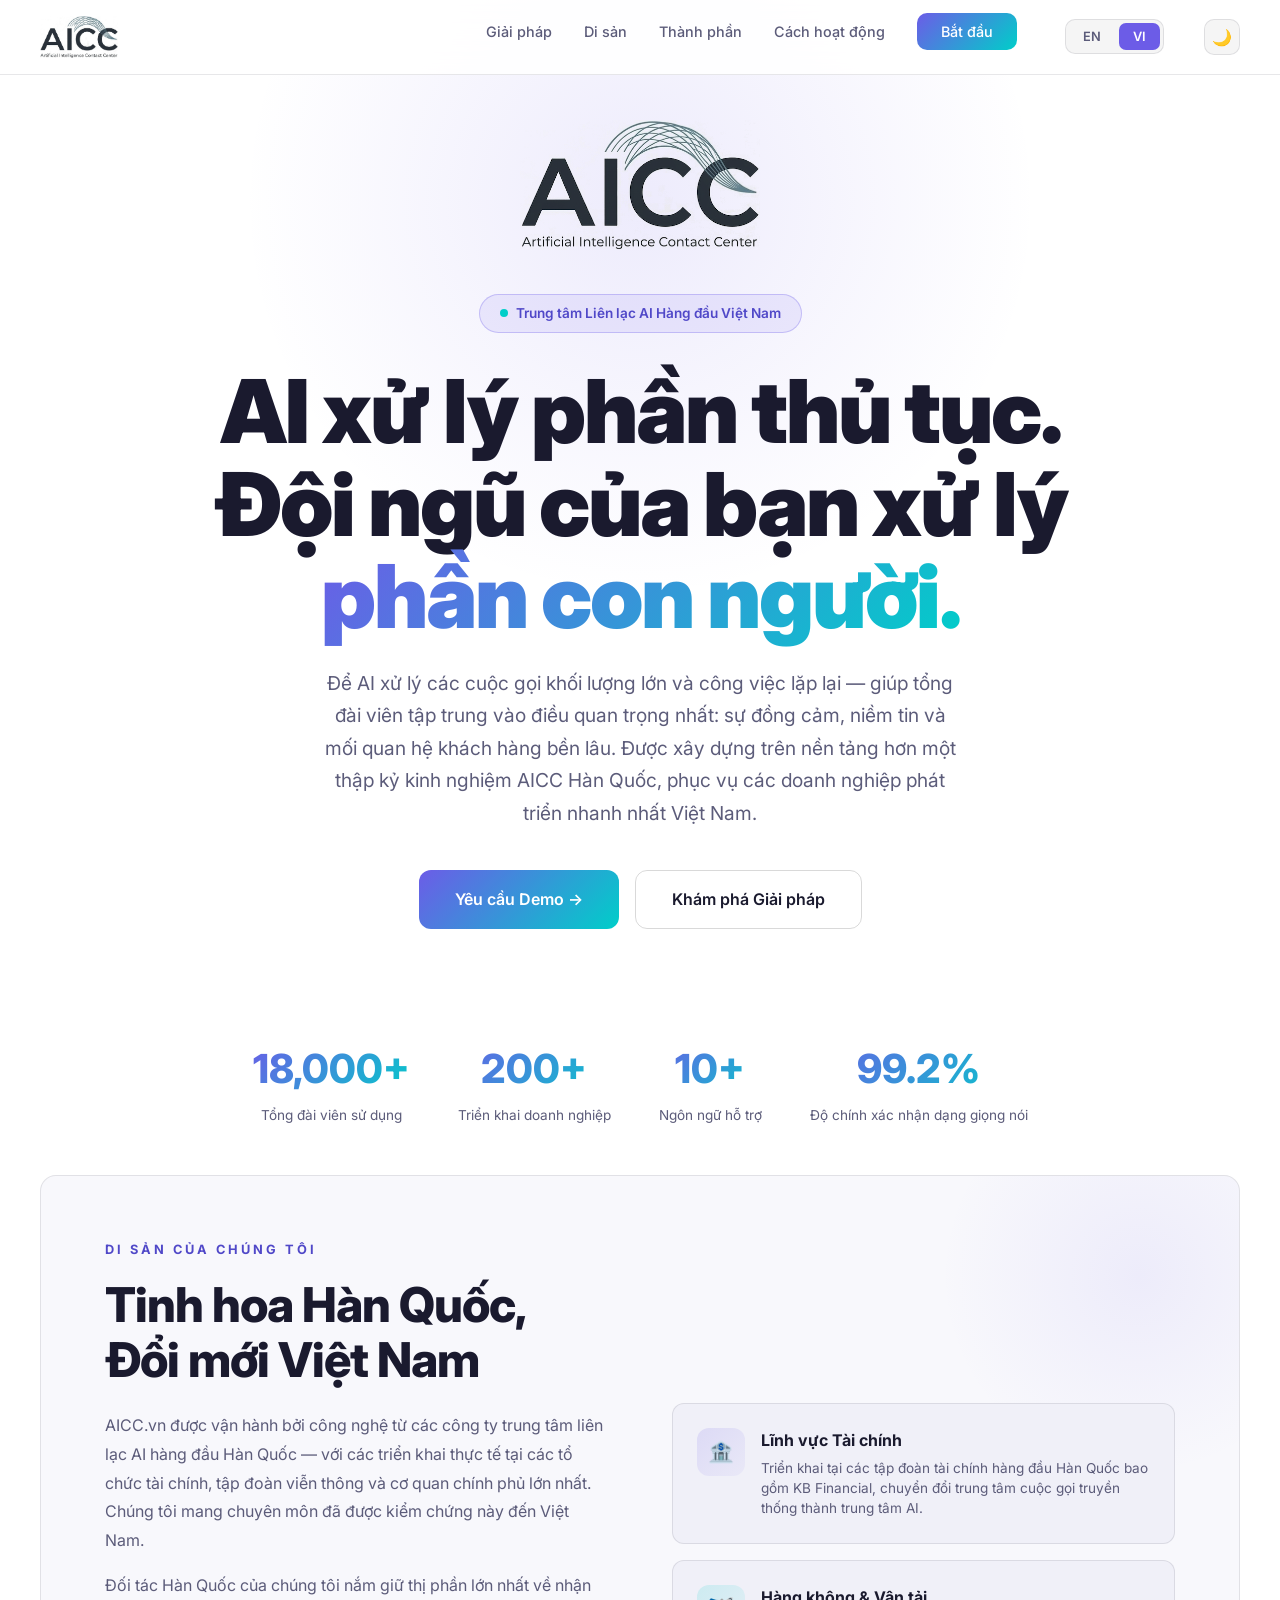
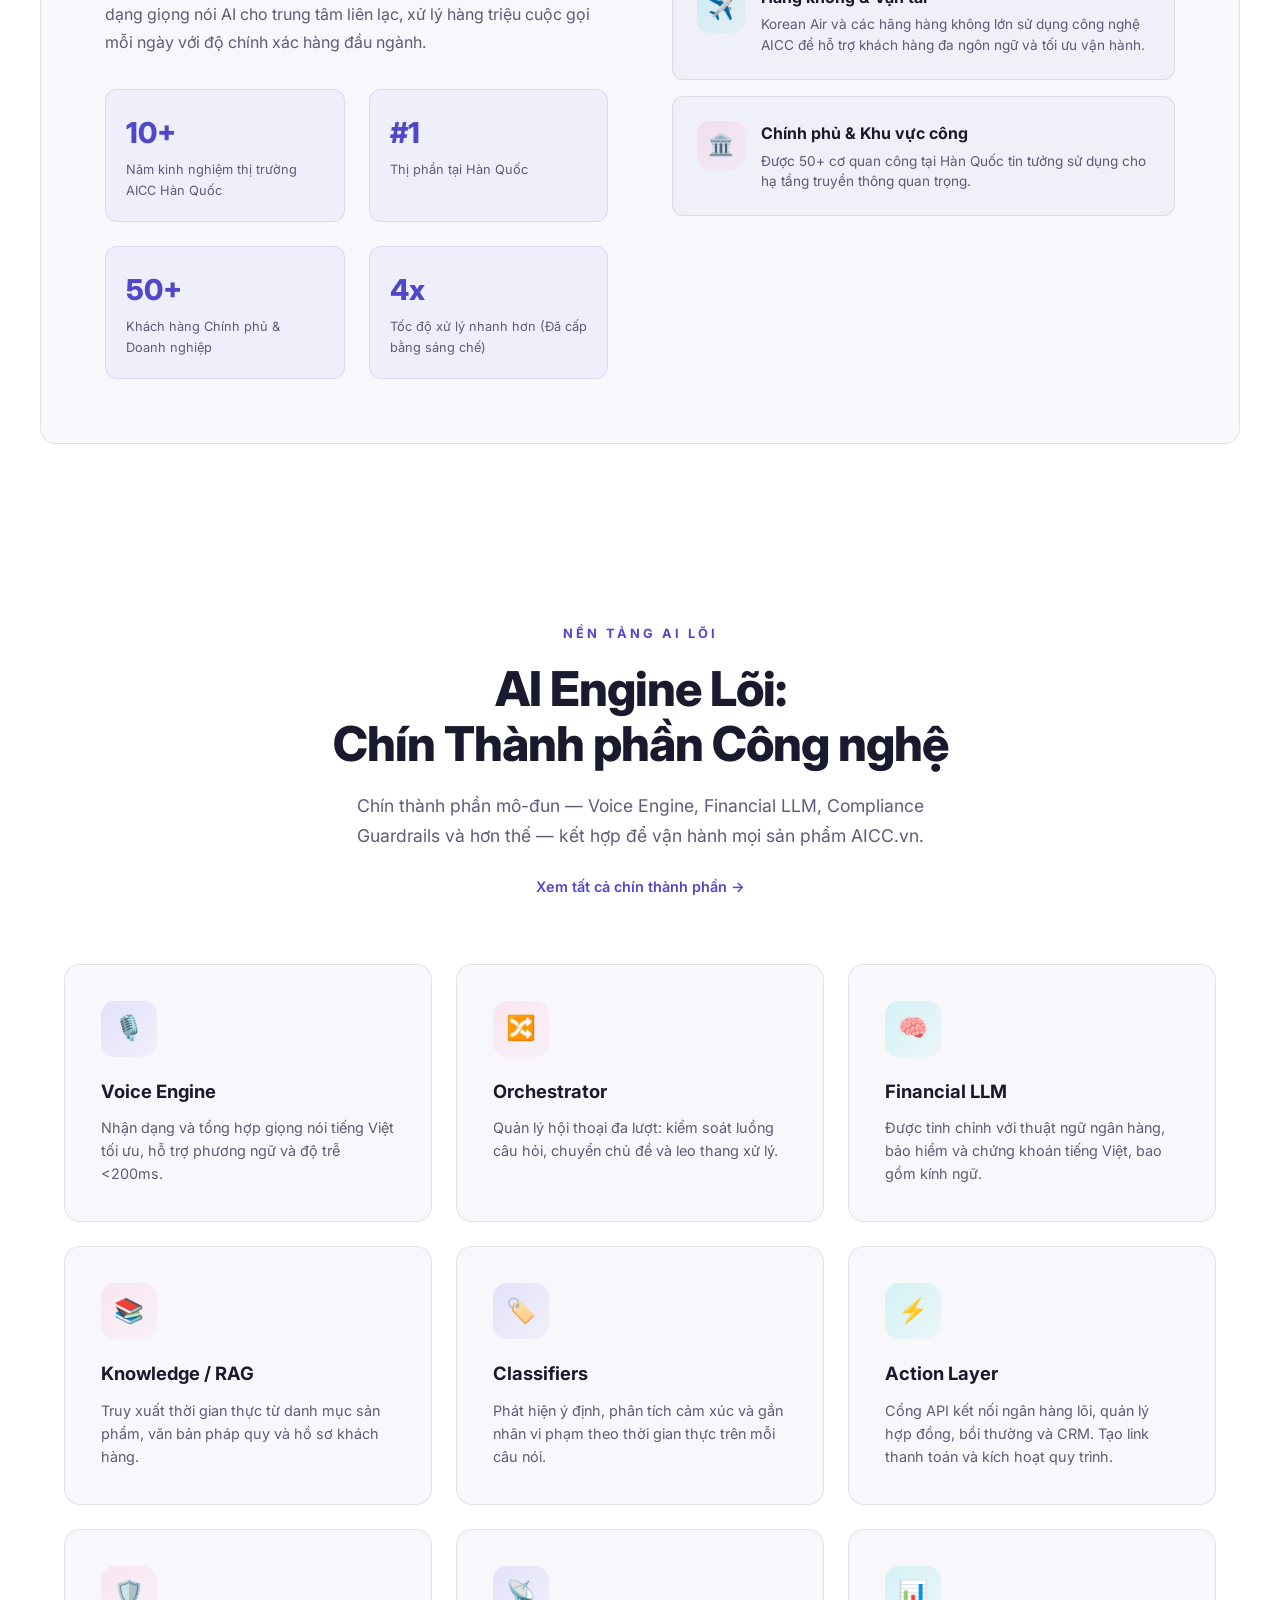
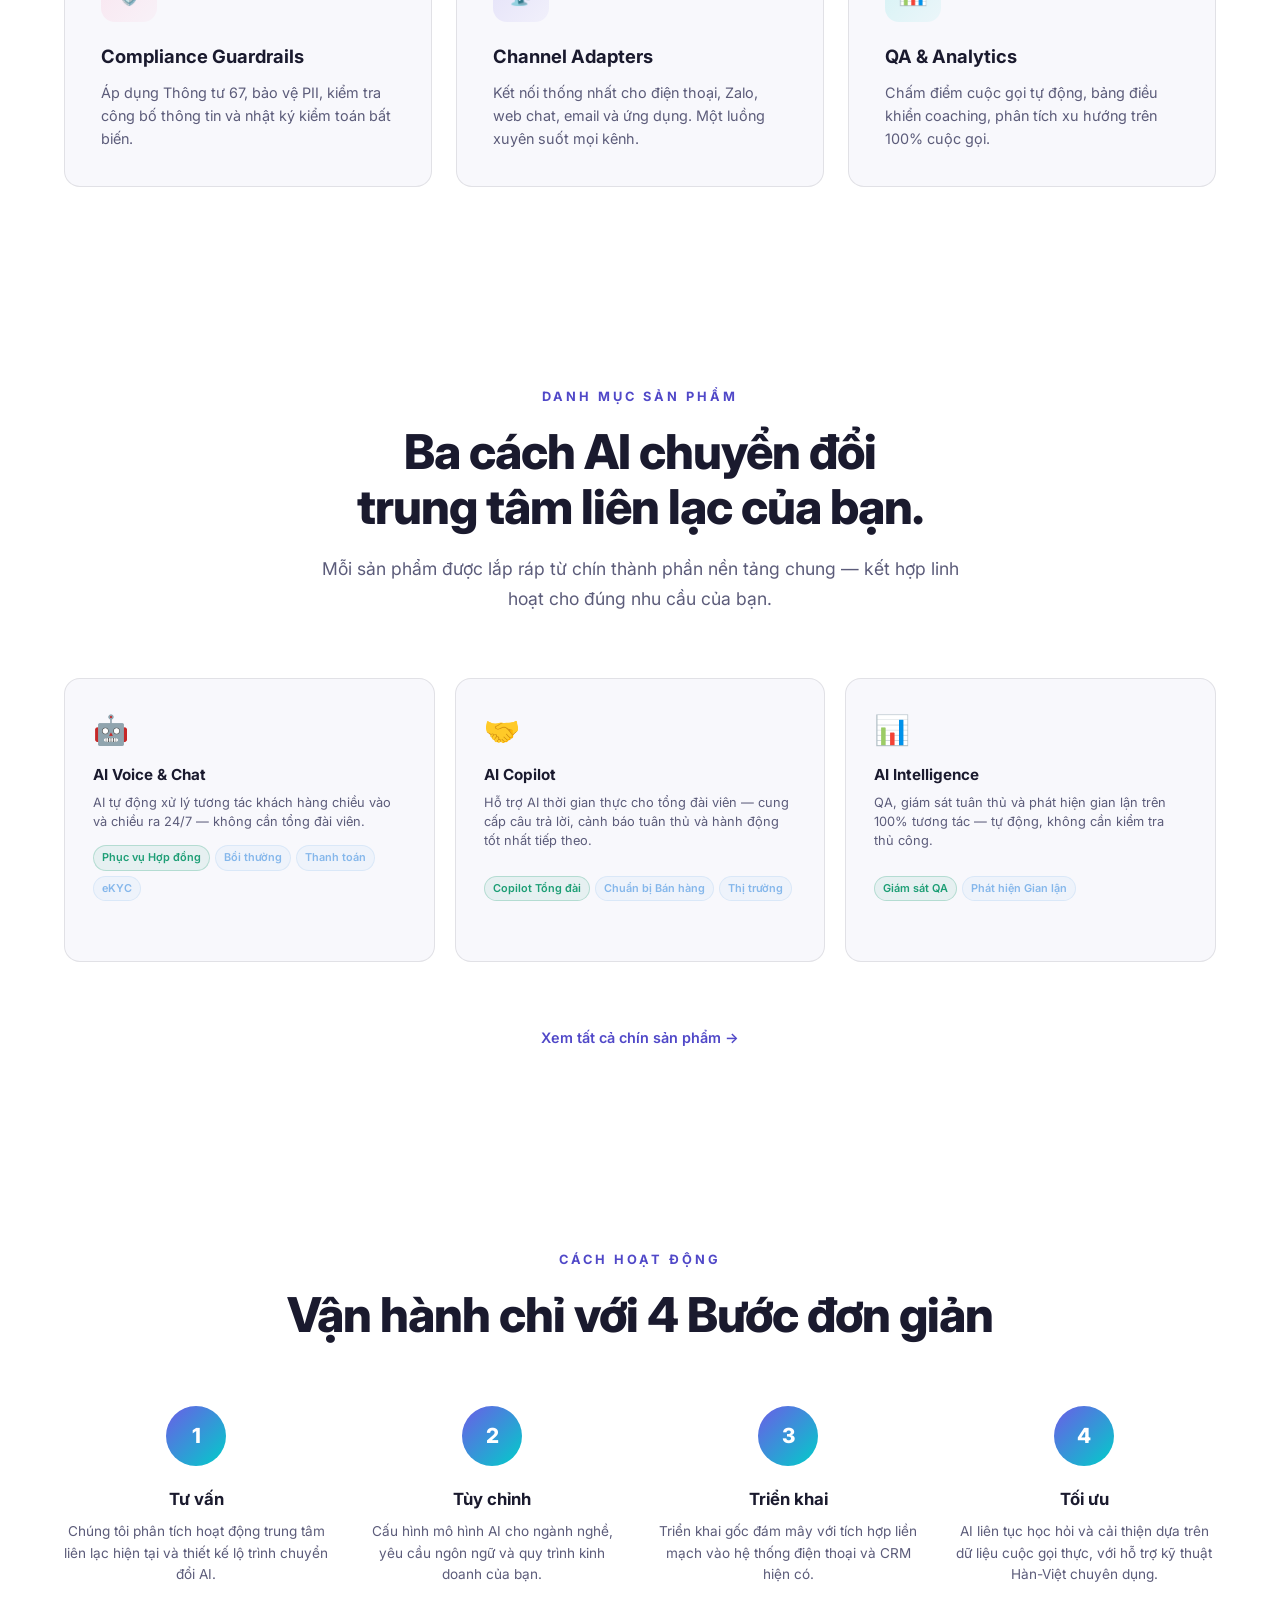
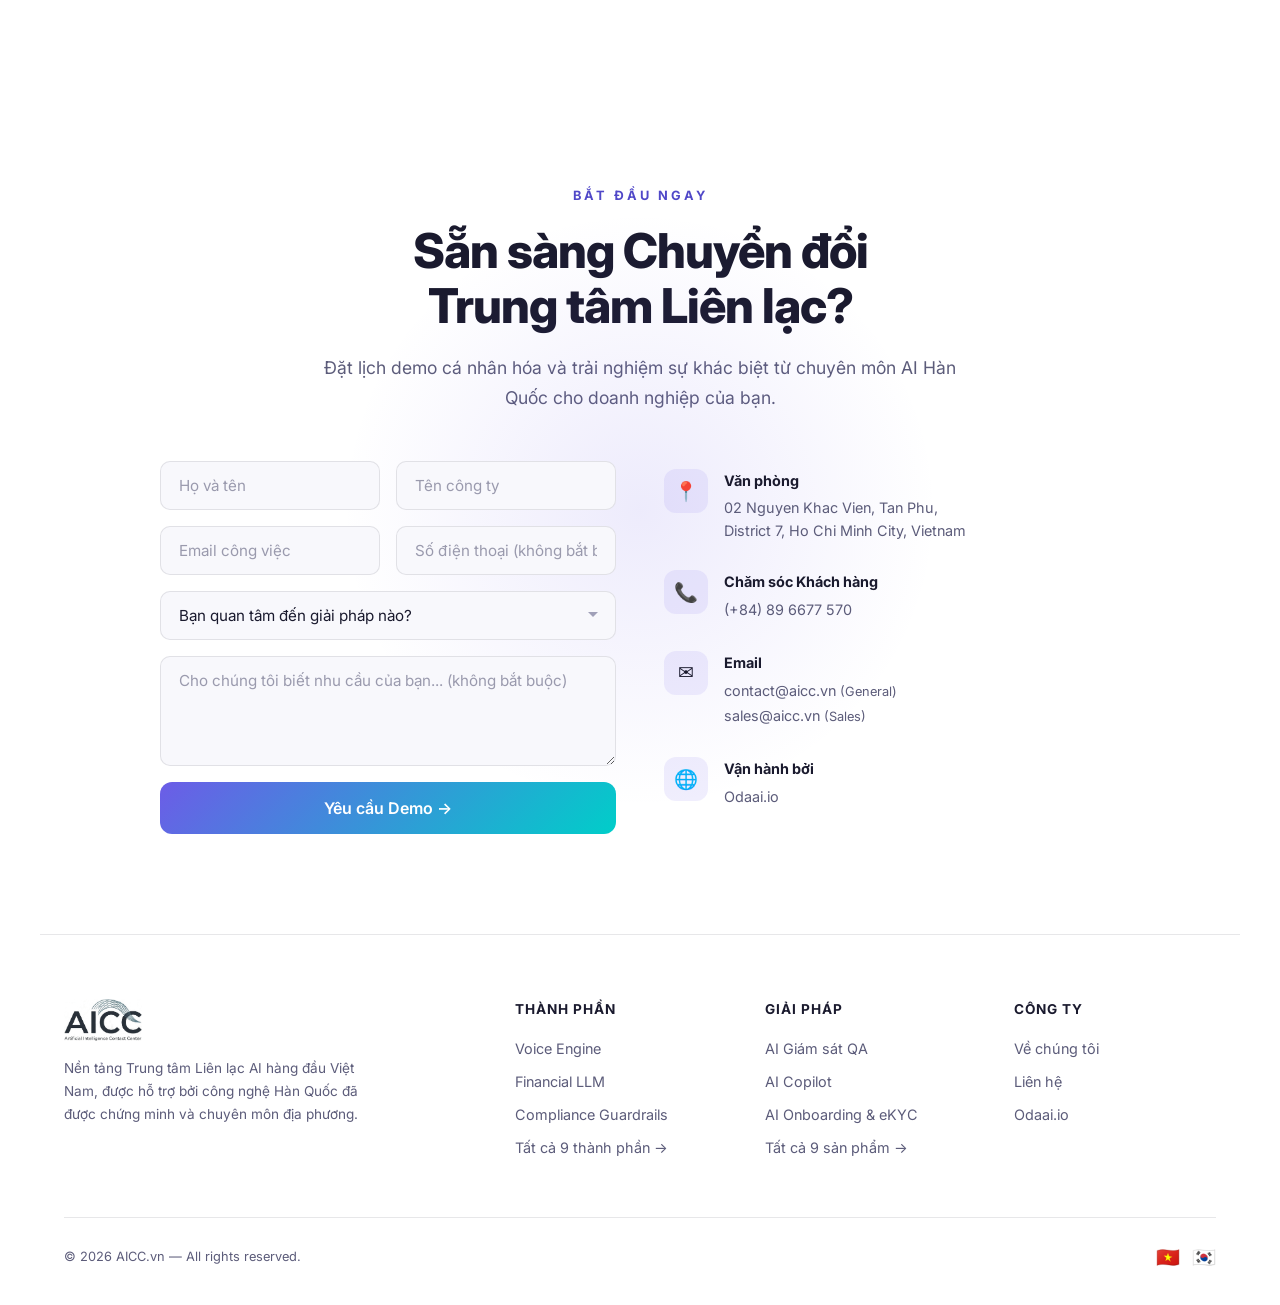
==== commit cf44c376: "Refactor homepage hero and product structure with AI+Empathy positioning - Hero: new AI+Empathy mess" ====
--- a/index.html
+++ b/index.html
@@ -64,16 +64,16 @@
     </div>
     <div class="hero-badge">
         <span class="dot"></span>
-        <span class="en">Vietnam's #1 AI Contact Center Platform</span>
-        <span class="vi">Nền tảng Trung tâm Liên lạc AI #1 Việt Nam</span>
+        <span class="en">Vietnam's Leading AI Contact Center</span>
+        <span class="vi">Trung tâm Liên lạc AI Hàng đầu Việt Nam</span>
     </div>
     <h1>
-        <span class="en">Transform Your <span class="gradient-text">Customer Experience</span> with AI</span>
-        <span class="vi">Chuyển đổi <span class="gradient-text">Trải nghiệm Khách hàng</span> bằng AI</span>
+        <span class="en">AI handles the routine. Your team handles <span class="gradient-text">the human.</span></span>
+        <span class="vi">AI xử lý phần thủ tục. Đội ngũ của bạn xử lý <span class="gradient-text">phần con người.</span></span>
     </h1>
     <p>
-        <span class="en">Intelligent voice recognition, real-time translation, and AI-powered automation — built on a decade of Korean AICC expertise, now serving Vietnam's fastest-growing enterprises.</span>
-        <span class="vi">Nhận dạng giọng nói thông minh, dịch thuật thời gian thực và tự động hóa bằng AI — được xây dựng trên nền tảng hơn một thập kỷ kinh nghiệm AICC Hàn Quốc, phục vụ các doanh nghiệp phát triển nhanh nhất Việt Nam.</span>
+        <span class="en">Let AI manage high-volume calls and repetitive tasks — so your agents can focus on what matters most: empathy, trust, and lasting customer relationships. Built on a decade of Korean AICC expertise, now serving Vietnam's fastest-growing enterprises.</span>
+        <span class="vi">Để AI xử lý các cuộc gọi khối lượng lớn và công việc lặp lại — giúp tổng đài viên tập trung vào điều quan trọng nhất: sự đồng cảm, niềm tin và mối quan hệ khách hàng bền lâu. Được xây dựng trên nền tảng hơn một thập kỷ kinh nghiệm AICC Hàn Quốc, phục vụ các doanh nghiệp phát triển nhanh nhất Việt Nam.</span>
     </p>
     <div class="hero-buttons">
         <a href="#contact" class="btn-primary">
@@ -251,16 +251,16 @@
     </div>
 </section>
 
-<!-- Financial Products Section -->
+<!-- Product Categories Section -->
 <section id="industries">
     <div class="features-header fade-in">
         <div class="section-label">
-            <span class="en">Financial Services</span>
-            <span class="vi">Dịch vụ Tài chính</span>
+            <span class="en">Product Categories</span>
+            <span class="vi">Danh mục Sản phẩm</span>
         </div>
         <h2 class="section-title">
-            <span class="en">Nine AI products.<br>One modular platform.</span>
-            <span class="vi">Chín sản phẩm AI.<br>Một nền tảng mô-đun.</span>
+            <span class="en">Three ways AI transforms<br>your contact center.</span>
+            <span class="vi">Ba cách AI chuyển đổi<br>trung tâm liên lạc của bạn.</span>
         </h2>
         <p class="section-desc">
             <span class="en">Every product is assembled from the same nine platform components — mix and match for your exact use case.</span>
@@ -268,105 +268,44 @@
         </p>
     </div>
     <div class="products-grid">
-        <a href="/solutions/#qa-compliance-monitor" class="product-card fade-in">
-            <div class="product-card-icon">🎧</div>
-            <h4><span class="en">AI QA & Compliance Monitor</span><span class="vi">Giám sát QA & Tuân thủ AI</span></h4>
-            <p><span class="en">Auto-score 100% of calls. Enforce Circular 67 disclosure rules without manual review.</span><span class="vi">Tự động chấm điểm 100% cuộc gọi. Kiểm tra Thông tư 67 không cần thủ công.</span></p>
+        <a href="/solutions/#policy-servicing" class="product-card fade-in">
+            <div class="product-card-icon">🤖</div>
+            <h4><span class="en">AI Voice &amp; Chat Agents</span><span class="vi">AI Voice &amp; Chat</span></h4>
+            <p><span class="en">Autonomous AI that handles inbound and outbound customer interactions 24/7 — no human agent required.</span><span class="vi">AI tự động xử lý tương tác khách hàng chiều vào và chiều ra 24/7 — không cần tổng đài viên.</span></p>
             <div class="product-caps">
-                <span class="cap-tag primary"><span class="en">QAQC & Compliance</span><span class="vi">QA & Tuân thủ</span></span>
-                <span class="cap-tag secondary"><span class="en">Conversation Intel</span><span class="vi">Phân tích Hội thoại</span></span>
-            </div>
-            <span class="product-card-link"><span class="en">Learn more →</span><span class="vi">Xem thêm →</span></span>
-        </a>
-        <a href="/solutions/#policy-servicing" class="product-card fade-in">
-            <div class="product-card-icon">📋</div>
-            <h4><span class="en">AI Policy Servicing Assistant</span><span class="vi">Trợ lý Phục vụ Hợp đồng AI</span></h4>
-            <p><span class="en">Self-service policy renewals, changes, and inquiries via voice or Zalo — 24/7.</span><span class="vi">Tự phục vụ gia hạn, thay đổi và tra cứu hợp đồng qua giọng nói hoặc Zalo.</span></p>
-            <div class="product-caps">
-                <span class="cap-tag primary"><span class="en">Inbound AI</span><span class="vi">AI Tiếp nhận</span></span>
-                <span class="cap-tag primary"><span class="en">Outbound AI</span><span class="vi">AI Chủ động</span></span>
-                <span class="cap-tag secondary"><span class="en">Orchestration</span><span class="vi">Điều phối</span></span>
-            </div>
-            <span class="product-card-link"><span class="en">Learn more →</span><span class="vi">Xem thêm →</span></span>
-        </a>
-        <a href="/solutions/#claims-assistant" class="product-card fade-in">
-            <div class="product-card-icon">🏥</div>
-            <h4><span class="en">AI Claims Assistant</span><span class="vi">Trợ lý Bồi thường AI</span></h4>
-            <p><span class="en">Guide customers through claims filing 24/7 — without a human agent in the loop.</span><span class="vi">Hướng dẫn khách hàng làm thủ tục bồi thường 24/7 — không cần tổng đài viên.</span></p>
-            <div class="product-caps">
-                <span class="cap-tag primary"><span class="en">Inbound AI</span><span class="vi">AI Tiếp nhận</span></span>
-                <span class="cap-tag secondary"><span class="en">Orchestration</span><span class="vi">Điều phối</span></span>
-            </div>
-            <span class="product-card-link"><span class="en">Learn more →</span><span class="vi">Xem thêm →</span></span>
-        </a>
-        <a href="/solutions/#payment-support" class="product-card fade-in">
-            <div class="product-card-icon">💳</div>
-            <h4><span class="en">AI Payment Support</span><span class="vi">Hỗ trợ Thanh toán AI</span></h4>
-            <p><span class="en">Proactive outbound reminders with instant payment links. Reduce delinquency rates.</span><span class="vi">Nhắc nhở chủ động với link thanh toán tức thì. Giảm tỷ lệ nợ quá hạn.</span></p>
-            <div class="product-caps">
-                <span class="cap-tag primary"><span class="en">Outbound AI</span><span class="vi">AI Chủ động</span></span>
-                <span class="cap-tag secondary"><span class="en">Orchestration</span><span class="vi">Điều phối</span></span>
-            </div>
-            <span class="product-card-link"><span class="en">Learn more →</span><span class="vi">Xem thêm →</span></span>
+                <span class="cap-tag primary"><span class="en">Policy Servicing</span><span class="vi">Phục vụ Hợp đồng</span></span>
+                <span class="cap-tag secondary"><span class="en">Claims</span><span class="vi">Bồi thường</span></span>
+                <span class="cap-tag secondary"><span class="en">Payment</span><span class="vi">Thanh toán</span></span>
+                <span class="cap-tag secondary"><span class="en">eKYC</span><span class="vi">eKYC</span></span>
+            </div>
+            <span class="product-card-link"><span class="en">Explore 4 products →</span><span class="vi">Xem 4 sản phẩm →</span></span>
         </a>
         <a href="/solutions/#agent-copilot" class="product-card fade-in">
             <div class="product-card-icon">🤝</div>
-            <h4><span class="en">AI Agent Copilot</span><span class="vi">AI Copilot cho Tổng đài viên</span></h4>
-            <p><span class="en">Real-time suggestions and compliance cues for live agents during every call.</span><span class="vi">Gợi ý thời gian thực và cảnh báo tuân thủ cho tổng đài viên đang trực tuyến.</span></p>
+            <h4><span class="en">AI Copilot</span><span class="vi">AI Copilot</span></h4>
+            <p><span class="en">Real-time AI assist for live agents — surfacing answers, compliance cues, and next-best actions during every call.</span><span class="vi">Hỗ trợ AI thời gian thực cho tổng đài viên — cung cấp câu trả lời, cảnh báo tuân thủ và hành động tốt nhất tiếp theo.</span></p>
             <div class="product-caps">
                 <span class="cap-tag primary"><span class="en">Agent Copilot</span><span class="vi">Copilot Tổng đài</span></span>
-                <span class="cap-tag secondary"><span class="en">Conversation Intel</span><span class="vi">Phân tích Hội thoại</span></span>
-            </div>
-            <span class="product-card-link"><span class="en">Learn more →</span><span class="vi">Xem thêm →</span></span>
-        </a>
-        <a href="/solutions/#onboarding-ekyc" class="product-card fade-in">
-            <div class="product-card-icon">🪪</div>
-            <h4><span class="en">AI Onboarding & eKYC</span><span class="vi">Onboarding & eKYC bằng AI</span></h4>
-            <p><span class="en">Automated CCCD verification, face matching, and digital consent. Minutes, not days.</span><span class="vi">Xác minh CCCD tự động, nhận diện khuôn mặt và đồng ý số. Vài phút, không phải vài ngày.</span></p>
+                <span class="cap-tag secondary"><span class="en">Sales Prep</span><span class="vi">Chuẩn bị Bán hàng</span></span>
+                <span class="cap-tag secondary"><span class="en">Market Insight</span><span class="vi">Thị trường</span></span>
+            </div>
+            <span class="product-card-link"><span class="en">Explore 3 products →</span><span class="vi">Xem 3 sản phẩm →</span></span>
+        </a>
+        <a href="/solutions/#qa-compliance-monitor" class="product-card fade-in">
+            <div class="product-card-icon">📊</div>
+            <h4><span class="en">AI Intelligence</span><span class="vi">AI Intelligence</span></h4>
+            <p><span class="en">QA, compliance monitoring, and fraud detection across 100% of interactions — automatically, without manual review.</span><span class="vi">QA, giám sát tuân thủ và phát hiện gian lận trên 100% tương tác — tự động, không cần kiểm tra thủ công.</span></p>
             <div class="product-caps">
-                <span class="cap-tag primary"><span class="en">Inbound AI</span><span class="vi">AI Tiếp nhận</span></span>
-                <span class="cap-tag secondary"><span class="en">Orchestration</span><span class="vi">Điều phối</span></span>
-            </div>
-            <span class="product-card-link"><span class="en">Learn more →</span><span class="vi">Xem thêm →</span></span>
-        </a>
-        <a href="/solutions/#fraud-detection" class="product-card fade-in">
-            <div class="product-card-icon">🛡️</div>
-            <h4><span class="en">AI Fraud Detection</span><span class="vi">Phát hiện Gian lận AI</span></h4>
-            <p><span class="en">Flag suspicious patterns across calls and transactions before losses occur.</span><span class="vi">Phát hiện hành vi đáng ngờ trong cuộc gọi và giao dịch trước khi xảy ra tổn thất.</span></p>
-            <div class="product-caps">
-                <span class="cap-tag primary"><span class="en">Outbound AI</span><span class="vi">AI Chủ động</span></span>
-                <span class="cap-tag secondary"><span class="en">QAQC & Compliance</span><span class="vi">QA & Tuân thủ</span></span>
-                <span class="cap-tag secondary"><span class="en">Conversation Intel</span><span class="vi">Phân tích Hội thoại</span></span>
-            </div>
-            <span class="product-card-link"><span class="en">Learn more →</span><span class="vi">Xem thêm →</span></span>
-        </a>
-        <a href="/solutions/#market-insight" class="product-card fade-in">
-            <div class="product-card-icon">📈</div>
-            <h4><span class="en">AI Market Insight Assistant</span><span class="vi">Trợ lý Thông tin Thị trường AI</span></h4>
-            <p><span class="en">Personalized Vietnamese market commentary and product recommendations for advisors.</span><span class="vi">Bình luận thị trường và gợi ý sản phẩm cá nhân hóa cho chuyên viên tư vấn.</span></p>
-            <div class="product-caps">
-                <span class="cap-tag primary"><span class="en">Inbound AI</span><span class="vi">AI Tiếp nhận</span></span>
-                <span class="cap-tag secondary"><span class="en">Agent Copilot</span><span class="vi">Copilot Tổng đài</span></span>
-                <span class="cap-tag secondary"><span class="en">Conversation Intel</span><span class="vi">Phân tích Hội thoại</span></span>
-            </div>
-            <span class="product-card-link"><span class="en">Learn more →</span><span class="vi">Xem thêm →</span></span>
-        </a>
-        <a href="/solutions/#sales-prep" class="product-card fade-in">
-            <div class="product-card-icon">🎯</div>
-            <h4><span class="en">AI Sales Preparation Assistant</span><span class="vi">Trợ lý Chuẩn bị Bán hàng AI</span></h4>
-            <p><span class="en">Pre-call briefings, objection handlers, and regulated sales compliance checks.</span><span class="vi">Tóm tắt trước cuộc gọi, xử lý từ chối và kiểm tra tuân thủ bán hàng.</span></p>
-            <div class="product-caps">
-                <span class="cap-tag primary"><span class="en">Outbound AI</span><span class="vi">AI Chủ động</span></span>
-                <span class="cap-tag secondary"><span class="en">QAQC & Compliance</span><span class="vi">QA & Tuân thủ</span></span>
-                <span class="cap-tag secondary"><span class="en">Agent Copilot</span><span class="vi">Copilot Tổng đài</span></span>
-            </div>
-            <span class="product-card-link"><span class="en">Learn more →</span><span class="vi">Xem thêm →</span></span>
+                <span class="cap-tag primary"><span class="en">QA Monitor</span><span class="vi">Giám sát QA</span></span>
+                <span class="cap-tag secondary"><span class="en">Fraud Detection</span><span class="vi">Phát hiện Gian lận</span></span>
+            </div>
+            <span class="product-card-link"><span class="en">Explore 2 products →</span><span class="vi">Xem 2 sản phẩm →</span></span>
         </a>
     </div>
     <div style="text-align:center; margin-top: 40px;">
         <a href="/solutions/" class="section-cta-link">
-            <span class="en">View all financial services products →</span>
-            <span class="vi">Xem tất cả sản phẩm dịch vụ tài chính →</span>
+            <span class="en">View all nine products →</span>
+            <span class="vi">Xem tất cả chín sản phẩm →</span>
         </a>
     </div>
 </section>
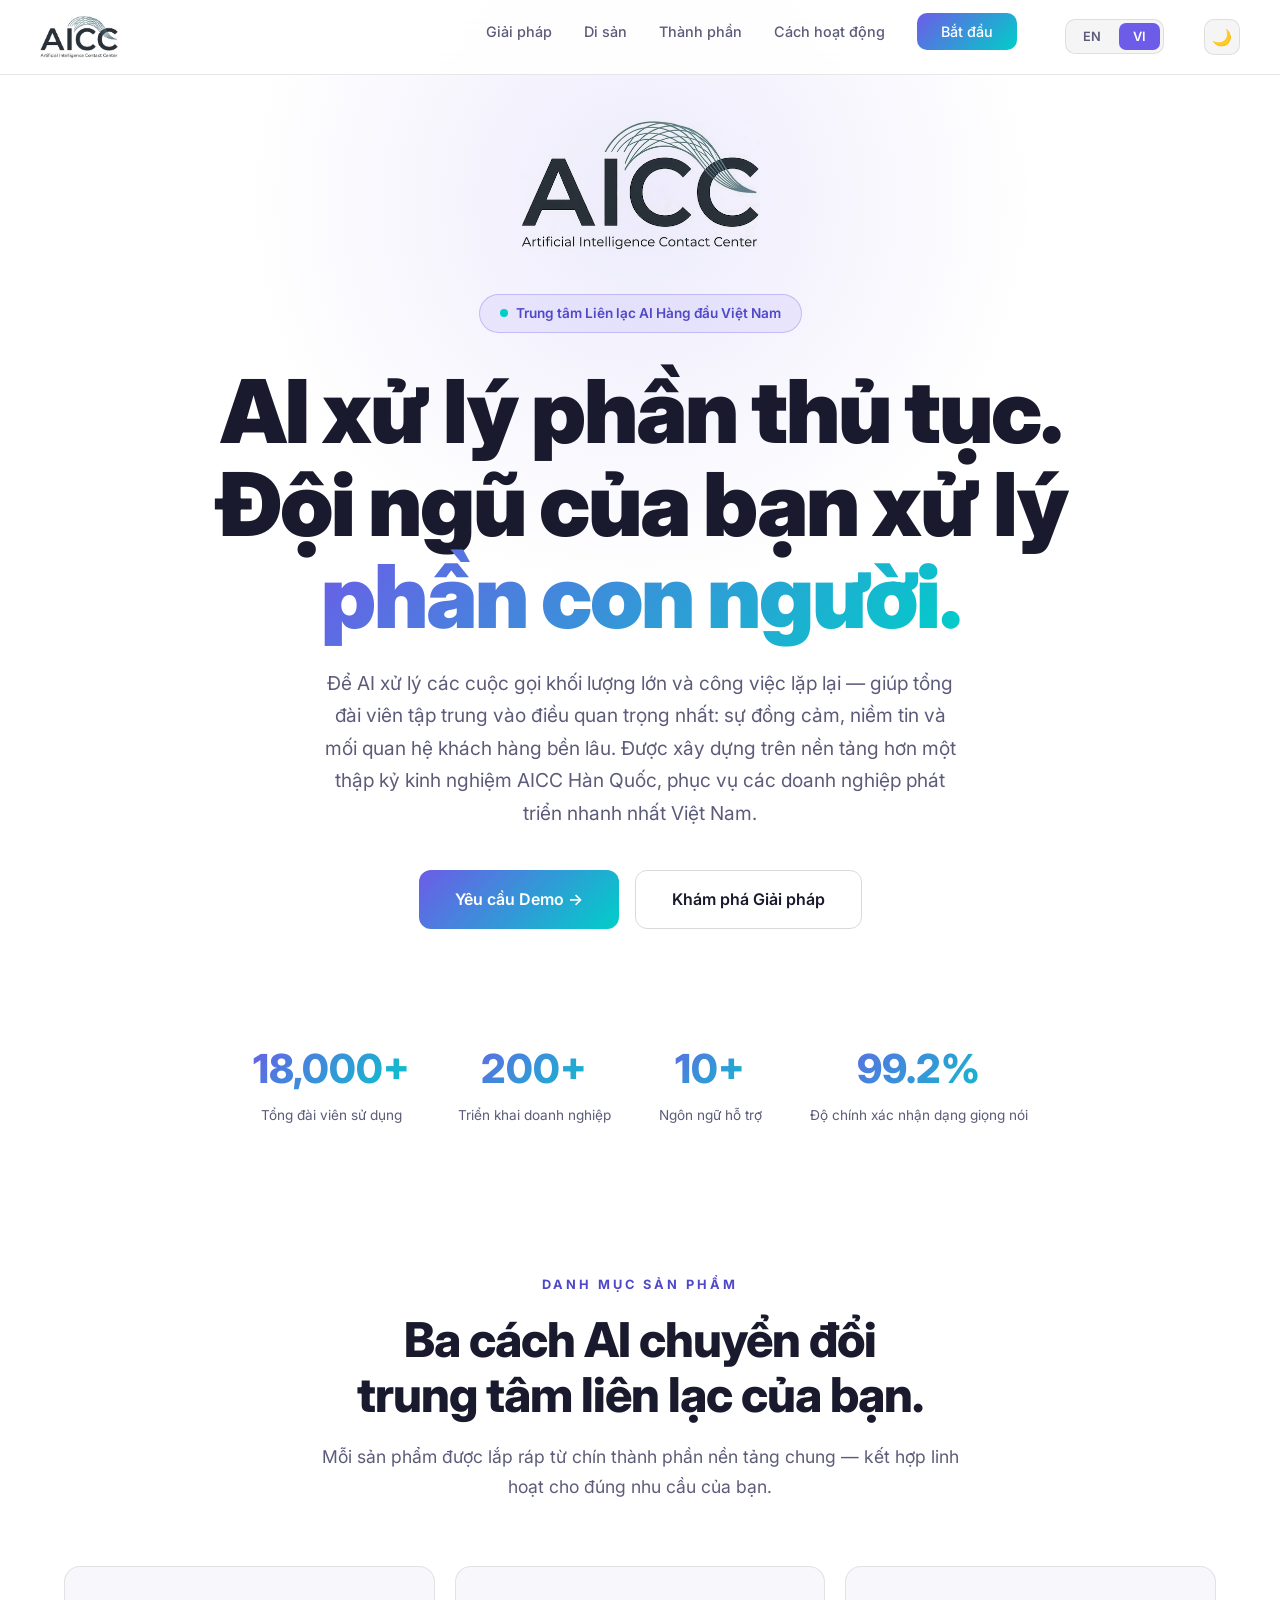
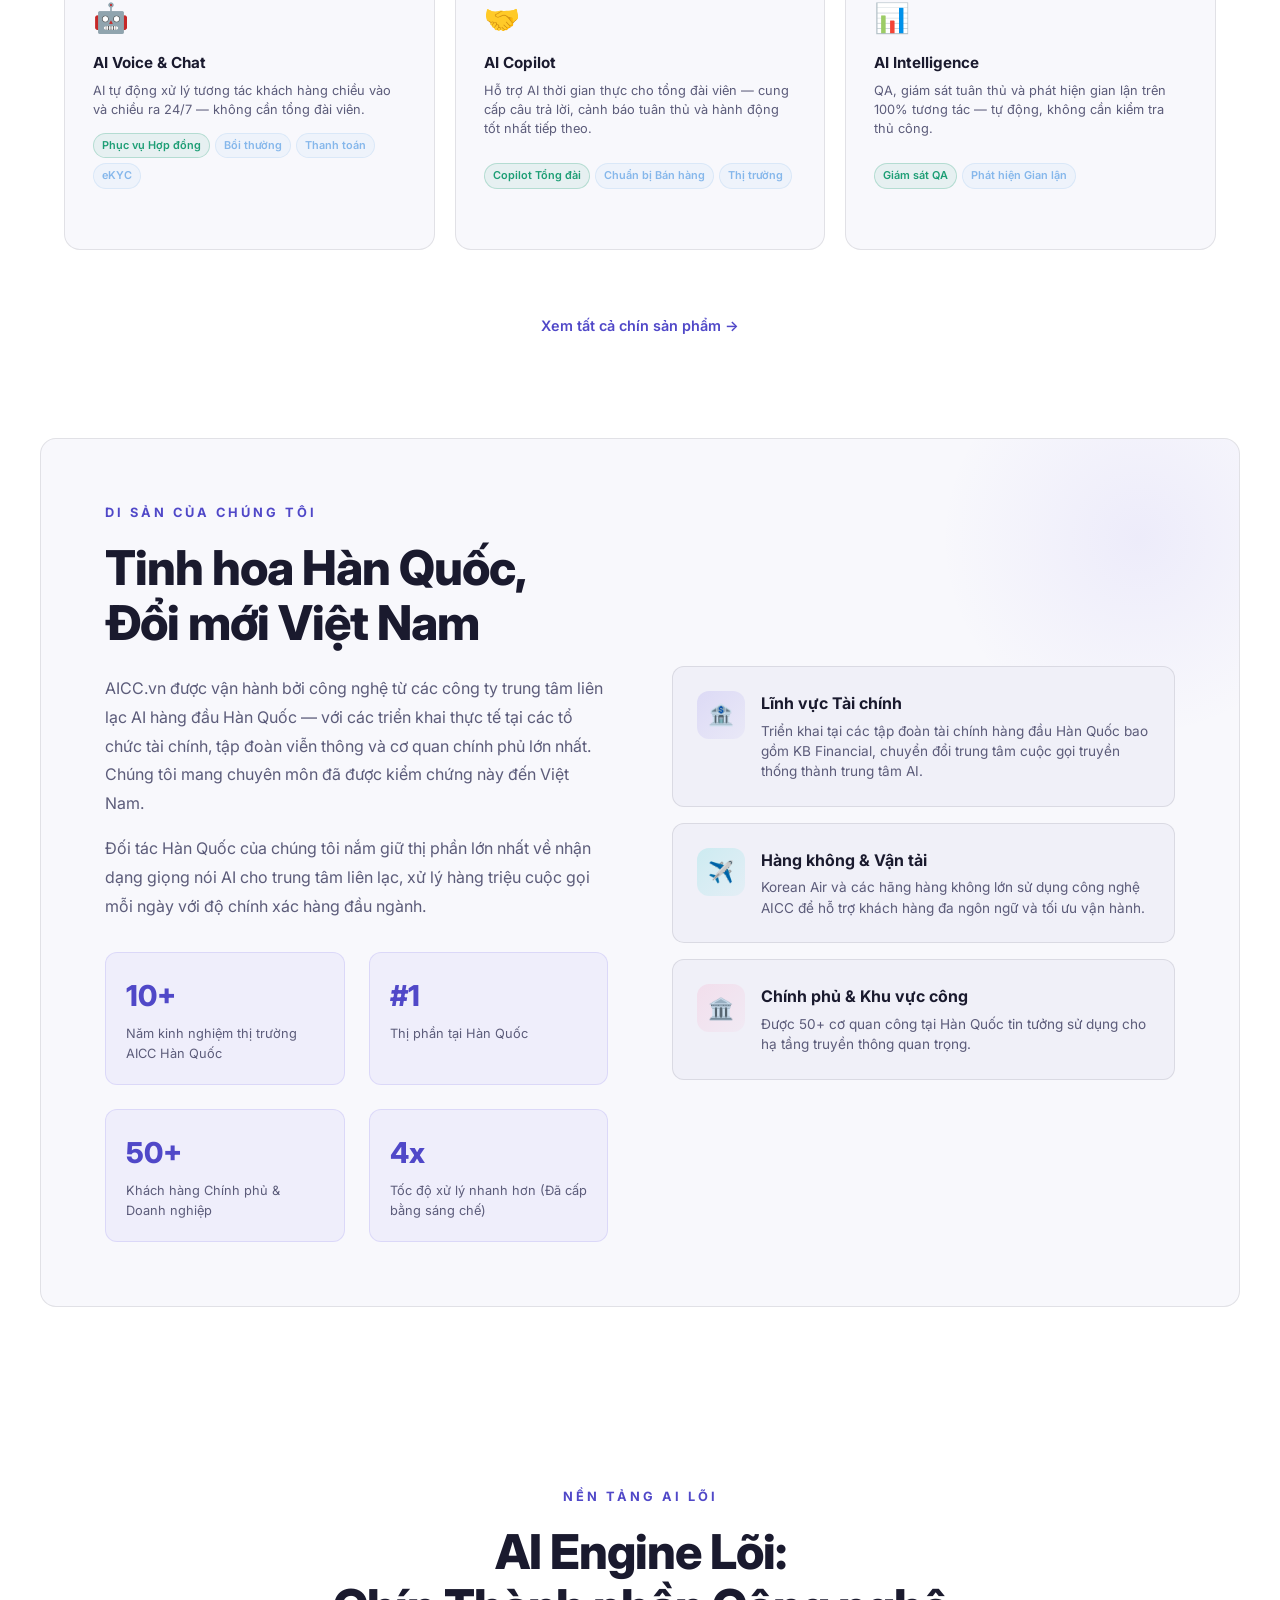
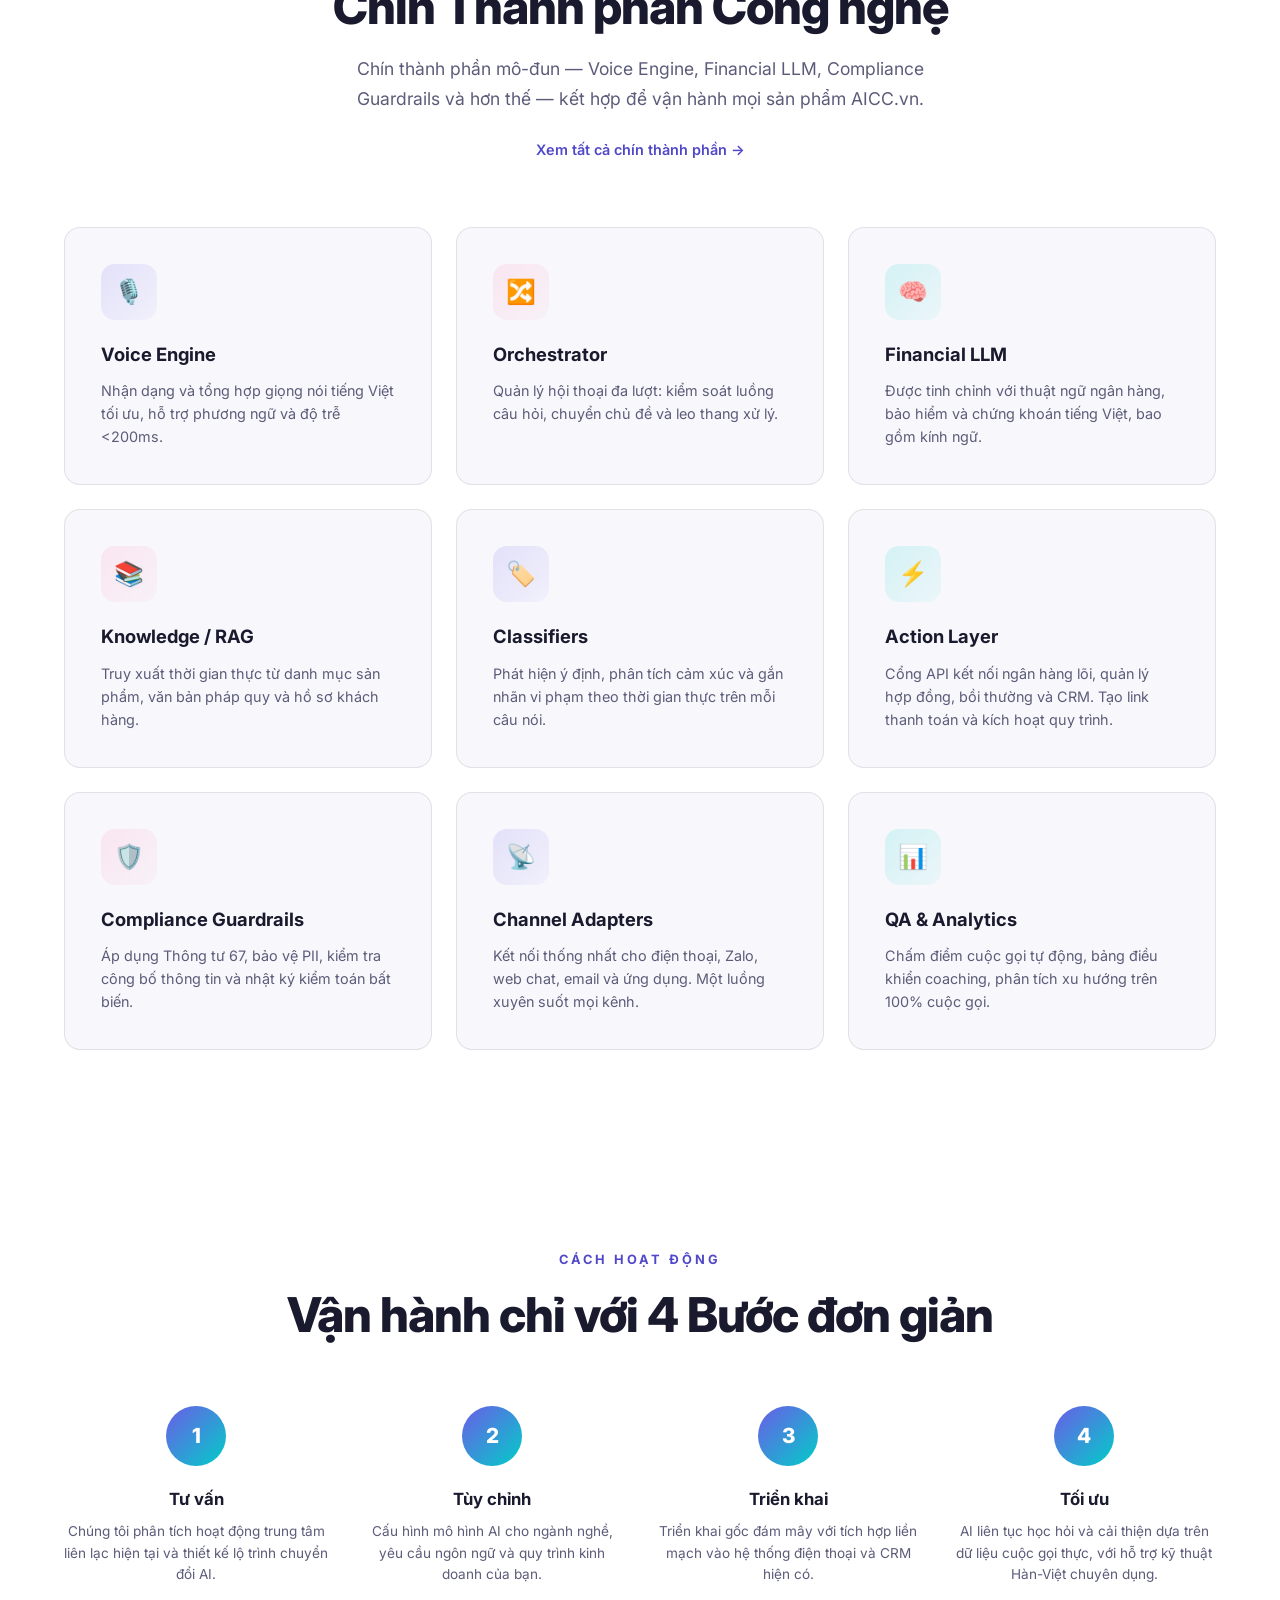
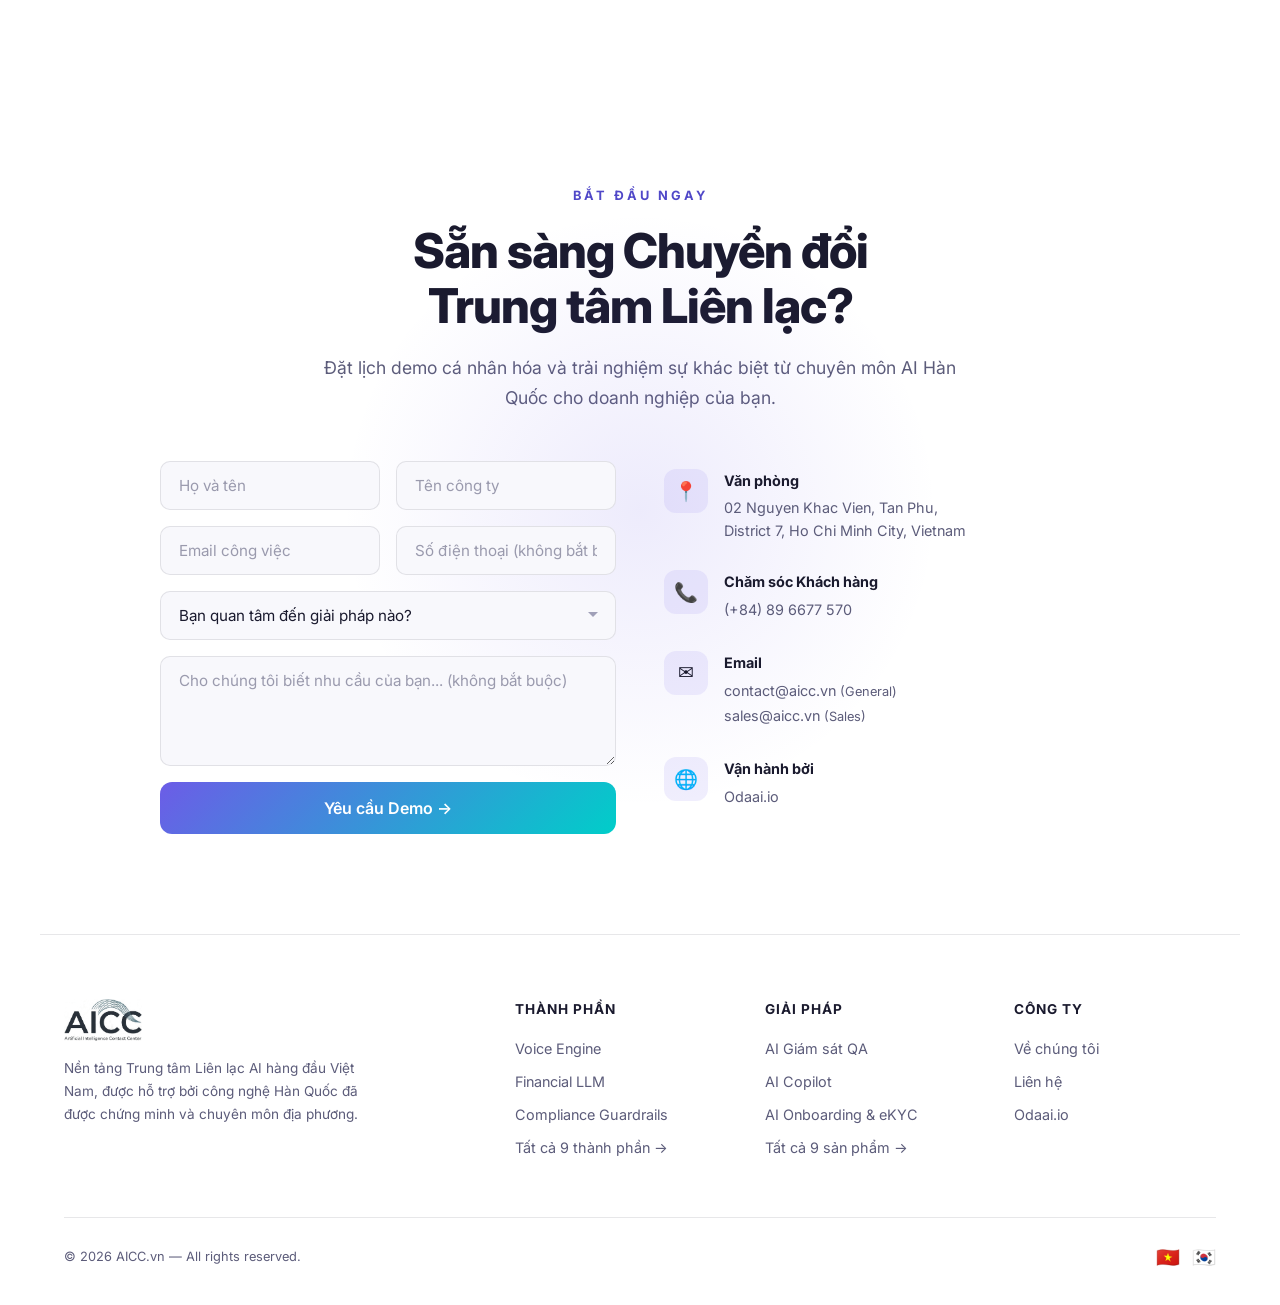
==== commit 03f2e9d6: "Move Product Categories section above Our Heritage on homepage Co-Authored-By: Claude Sonnet 4.6 <no" ====
--- a/index.html
+++ b/index.html
@@ -119,6 +119,65 @@
     </div>
 </div>
 
+<!-- Product Categories Section -->
+<section id="industries">
+    <div class="features-header fade-in">
+        <div class="section-label">
+            <span class="en">Product Categories</span>
+            <span class="vi">Danh mục Sản phẩm</span>
+        </div>
+        <h2 class="section-title">
+            <span class="en">Three ways AI transforms<br>your contact center.</span>
+            <span class="vi">Ba cách AI chuyển đổi<br>trung tâm liên lạc của bạn.</span>
+        </h2>
+        <p class="section-desc">
+            <span class="en">Every product is assembled from the same nine platform components — mix and match for your exact use case.</span>
+            <span class="vi">Mỗi sản phẩm được lắp ráp từ chín thành phần nền tảng chung — kết hợp linh hoạt cho đúng nhu cầu của bạn.</span>
+        </p>
+    </div>
+    <div class="products-grid">
+        <a href="/solutions/#policy-servicing" class="product-card fade-in">
+            <div class="product-card-icon">🤖</div>
+            <h4><span class="en">AI Voice &amp; Chat Agents</span><span class="vi">AI Voice &amp; Chat</span></h4>
+            <p><span class="en">Autonomous AI that handles inbound and outbound customer interactions 24/7 — no human agent required.</span><span class="vi">AI tự động xử lý tương tác khách hàng chiều vào và chiều ra 24/7 — không cần tổng đài viên.</span></p>
+            <div class="product-caps">
+                <span class="cap-tag primary"><span class="en">Policy Servicing</span><span class="vi">Phục vụ Hợp đồng</span></span>
+                <span class="cap-tag secondary"><span class="en">Claims</span><span class="vi">Bồi thường</span></span>
+                <span class="cap-tag secondary"><span class="en">Payment</span><span class="vi">Thanh toán</span></span>
+                <span class="cap-tag secondary"><span class="en">eKYC</span><span class="vi">eKYC</span></span>
+            </div>
+            <span class="product-card-link"><span class="en">Explore 4 products →</span><span class="vi">Xem 4 sản phẩm →</span></span>
+        </a>
+        <a href="/solutions/#agent-copilot" class="product-card fade-in">
+            <div class="product-card-icon">🤝</div>
+            <h4><span class="en">AI Copilot</span><span class="vi">AI Copilot</span></h4>
+            <p><span class="en">Real-time AI assist for live agents — surfacing answers, compliance cues, and next-best actions during every call.</span><span class="vi">Hỗ trợ AI thời gian thực cho tổng đài viên — cung cấp câu trả lời, cảnh báo tuân thủ và hành động tốt nhất tiếp theo.</span></p>
+            <div class="product-caps">
+                <span class="cap-tag primary"><span class="en">Agent Copilot</span><span class="vi">Copilot Tổng đài</span></span>
+                <span class="cap-tag secondary"><span class="en">Sales Prep</span><span class="vi">Chuẩn bị Bán hàng</span></span>
+                <span class="cap-tag secondary"><span class="en">Market Insight</span><span class="vi">Thị trường</span></span>
+            </div>
+            <span class="product-card-link"><span class="en">Explore 3 products →</span><span class="vi">Xem 3 sản phẩm →</span></span>
+        </a>
+        <a href="/solutions/#qa-compliance-monitor" class="product-card fade-in">
+            <div class="product-card-icon">📊</div>
+            <h4><span class="en">AI Intelligence</span><span class="vi">AI Intelligence</span></h4>
+            <p><span class="en">QA, compliance monitoring, and fraud detection across 100% of interactions — automatically, without manual review.</span><span class="vi">QA, giám sát tuân thủ và phát hiện gian lận trên 100% tương tác — tự động, không cần kiểm tra thủ công.</span></p>
+            <div class="product-caps">
+                <span class="cap-tag primary"><span class="en">QA Monitor</span><span class="vi">Giám sát QA</span></span>
+                <span class="cap-tag secondary"><span class="en">Fraud Detection</span><span class="vi">Phát hiện Gian lận</span></span>
+            </div>
+            <span class="product-card-link"><span class="en">Explore 2 products →</span><span class="vi">Xem 2 sản phẩm →</span></span>
+        </a>
+    </div>
+    <div style="text-align:center; margin-top: 40px;">
+        <a href="/solutions/" class="section-cta-link">
+            <span class="en">View all nine products →</span>
+            <span class="vi">Xem tất cả chín sản phẩm →</span>
+        </a>
+    </div>
+</section>
+
 <!-- Korean Heritage Section -->
 <div class="korea-section fade-in" id="heritage">
     <div class="korea-content">
@@ -251,65 +310,6 @@
     </div>
 </section>
 
-<!-- Product Categories Section -->
-<section id="industries">
-    <div class="features-header fade-in">
-        <div class="section-label">
-            <span class="en">Product Categories</span>
-            <span class="vi">Danh mục Sản phẩm</span>
-        </div>
-        <h2 class="section-title">
-            <span class="en">Three ways AI transforms<br>your contact center.</span>
-            <span class="vi">Ba cách AI chuyển đổi<br>trung tâm liên lạc của bạn.</span>
-        </h2>
-        <p class="section-desc">
-            <span class="en">Every product is assembled from the same nine platform components — mix and match for your exact use case.</span>
-            <span class="vi">Mỗi sản phẩm được lắp ráp từ chín thành phần nền tảng chung — kết hợp linh hoạt cho đúng nhu cầu của bạn.</span>
-        </p>
-    </div>
-    <div class="products-grid">
-        <a href="/solutions/#policy-servicing" class="product-card fade-in">
-            <div class="product-card-icon">🤖</div>
-            <h4><span class="en">AI Voice &amp; Chat Agents</span><span class="vi">AI Voice &amp; Chat</span></h4>
-            <p><span class="en">Autonomous AI that handles inbound and outbound customer interactions 24/7 — no human agent required.</span><span class="vi">AI tự động xử lý tương tác khách hàng chiều vào và chiều ra 24/7 — không cần tổng đài viên.</span></p>
-            <div class="product-caps">
-                <span class="cap-tag primary"><span class="en">Policy Servicing</span><span class="vi">Phục vụ Hợp đồng</span></span>
-                <span class="cap-tag secondary"><span class="en">Claims</span><span class="vi">Bồi thường</span></span>
-                <span class="cap-tag secondary"><span class="en">Payment</span><span class="vi">Thanh toán</span></span>
-                <span class="cap-tag secondary"><span class="en">eKYC</span><span class="vi">eKYC</span></span>
-            </div>
-            <span class="product-card-link"><span class="en">Explore 4 products →</span><span class="vi">Xem 4 sản phẩm →</span></span>
-        </a>
-        <a href="/solutions/#agent-copilot" class="product-card fade-in">
-            <div class="product-card-icon">🤝</div>
-            <h4><span class="en">AI Copilot</span><span class="vi">AI Copilot</span></h4>
-            <p><span class="en">Real-time AI assist for live agents — surfacing answers, compliance cues, and next-best actions during every call.</span><span class="vi">Hỗ trợ AI thời gian thực cho tổng đài viên — cung cấp câu trả lời, cảnh báo tuân thủ và hành động tốt nhất tiếp theo.</span></p>
-            <div class="product-caps">
-                <span class="cap-tag primary"><span class="en">Agent Copilot</span><span class="vi">Copilot Tổng đài</span></span>
-                <span class="cap-tag secondary"><span class="en">Sales Prep</span><span class="vi">Chuẩn bị Bán hàng</span></span>
-                <span class="cap-tag secondary"><span class="en">Market Insight</span><span class="vi">Thị trường</span></span>
-            </div>
-            <span class="product-card-link"><span class="en">Explore 3 products →</span><span class="vi">Xem 3 sản phẩm →</span></span>
-        </a>
-        <a href="/solutions/#qa-compliance-monitor" class="product-card fade-in">
-            <div class="product-card-icon">📊</div>
-            <h4><span class="en">AI Intelligence</span><span class="vi">AI Intelligence</span></h4>
-            <p><span class="en">QA, compliance monitoring, and fraud detection across 100% of interactions — automatically, without manual review.</span><span class="vi">QA, giám sát tuân thủ và phát hiện gian lận trên 100% tương tác — tự động, không cần kiểm tra thủ công.</span></p>
-            <div class="product-caps">
-                <span class="cap-tag primary"><span class="en">QA Monitor</span><span class="vi">Giám sát QA</span></span>
-                <span class="cap-tag secondary"><span class="en">Fraud Detection</span><span class="vi">Phát hiện Gian lận</span></span>
-            </div>
-            <span class="product-card-link"><span class="en">Explore 2 products →</span><span class="vi">Xem 2 sản phẩm →</span></span>
-        </a>
-    </div>
-    <div style="text-align:center; margin-top: 40px;">
-        <a href="/solutions/" class="section-cta-link">
-            <span class="en">View all nine products →</span>
-            <span class="vi">Xem tất cả chín sản phẩm →</span>
-        </a>
-    </div>
-</section>
-
 <!-- How It Works -->
 <section id="how-it-works">
     <div class="features-header fade-in">
